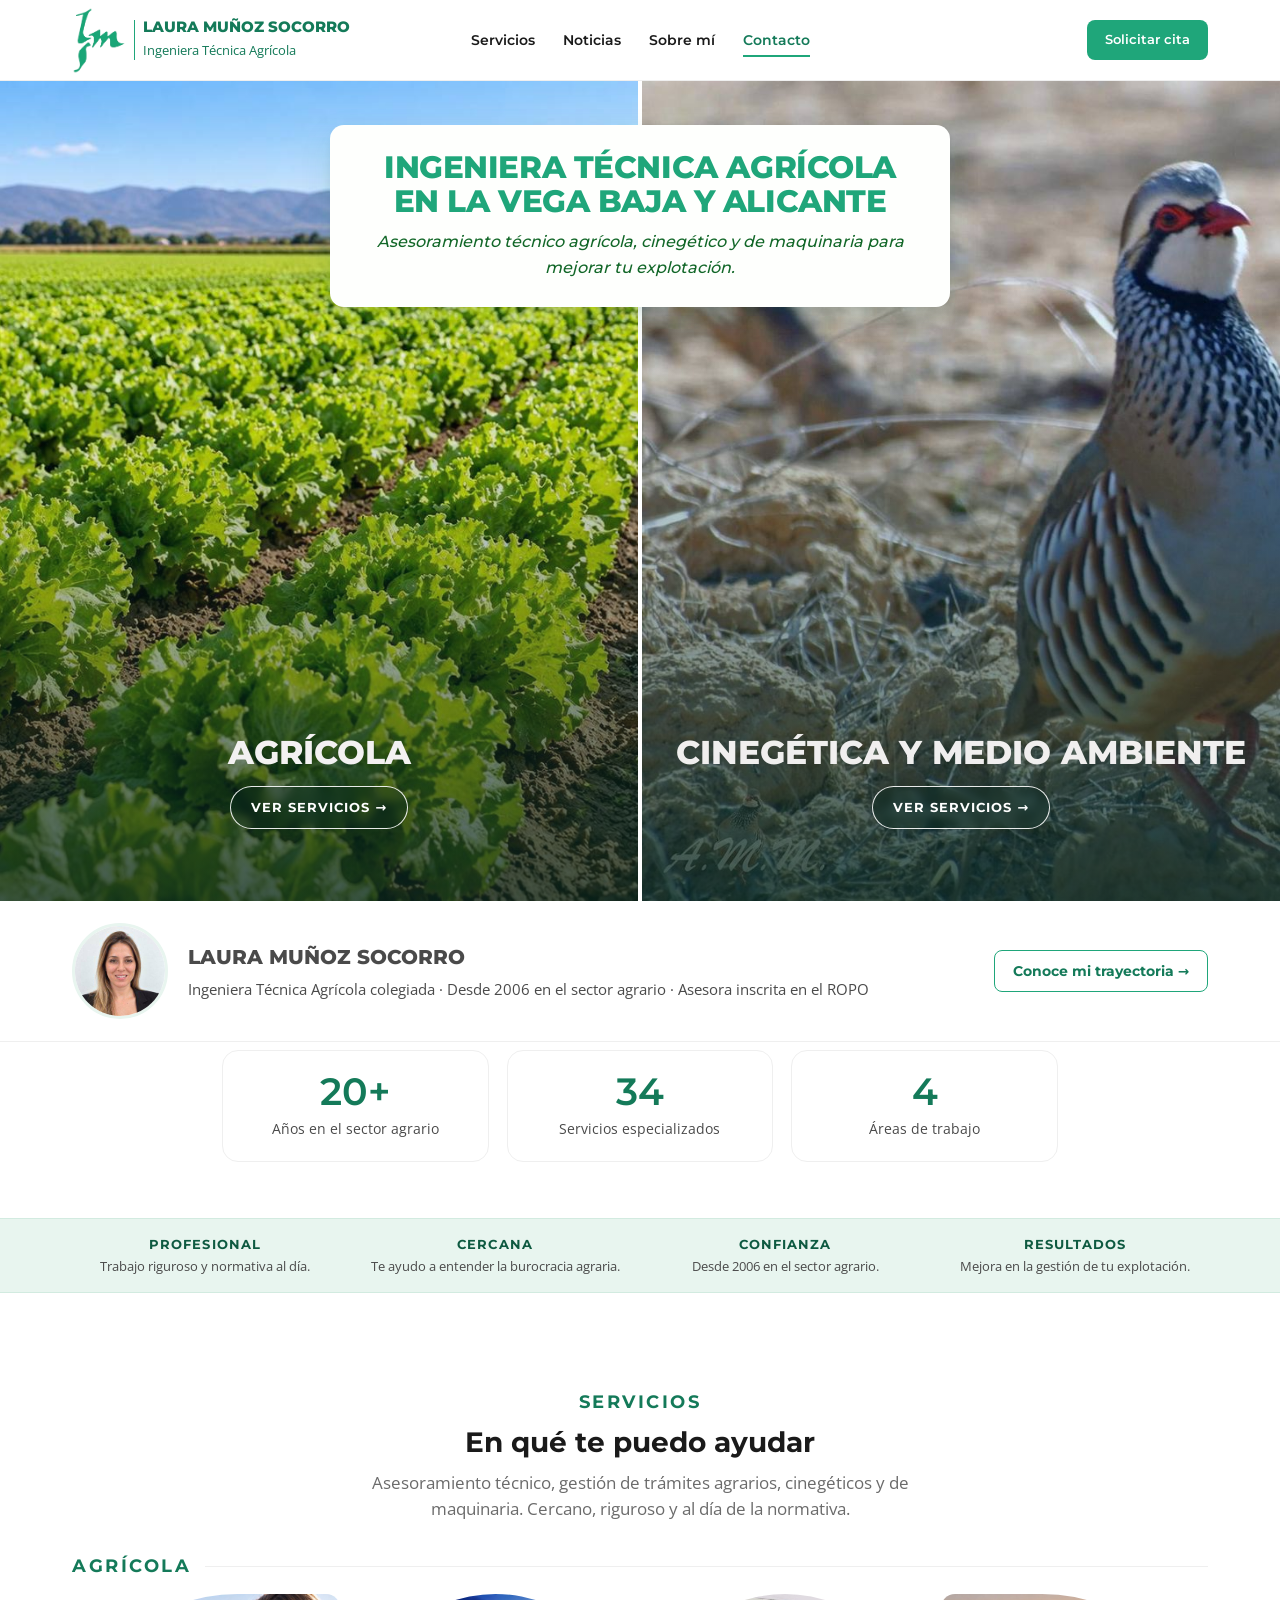
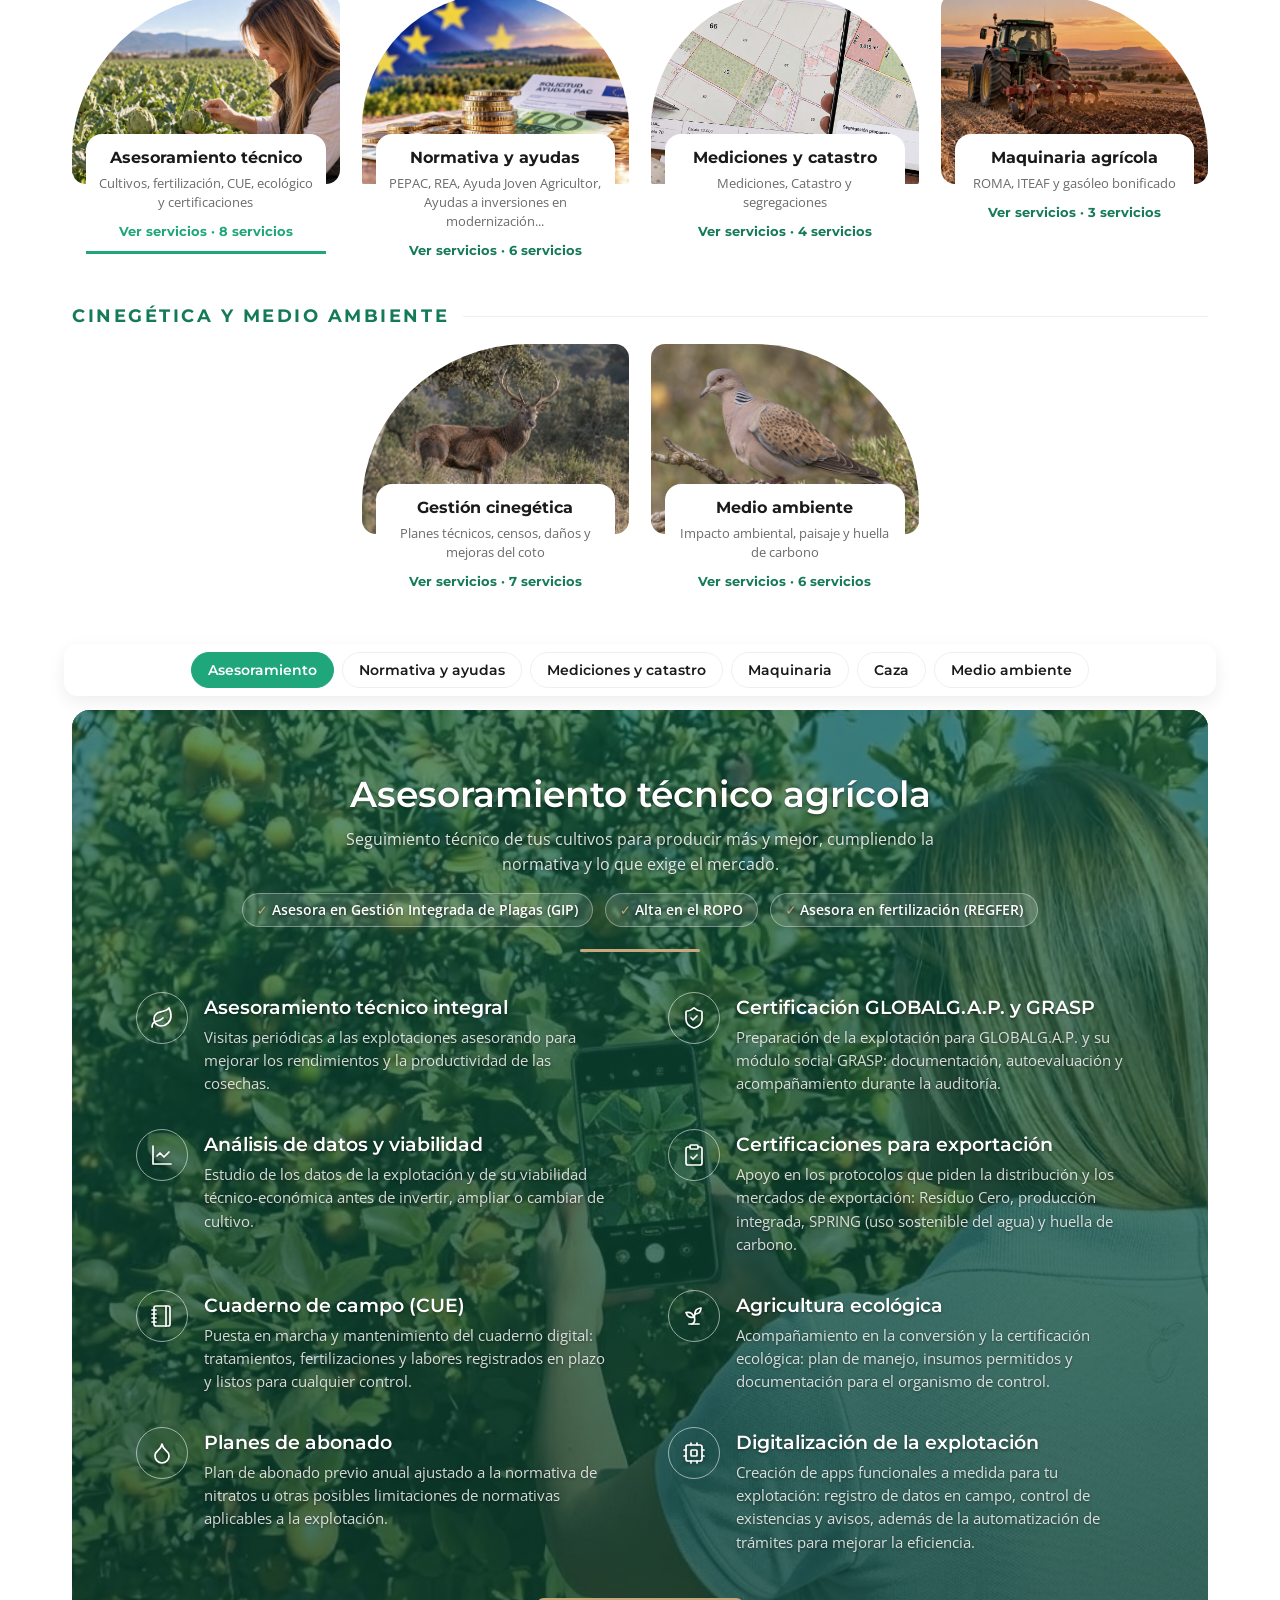
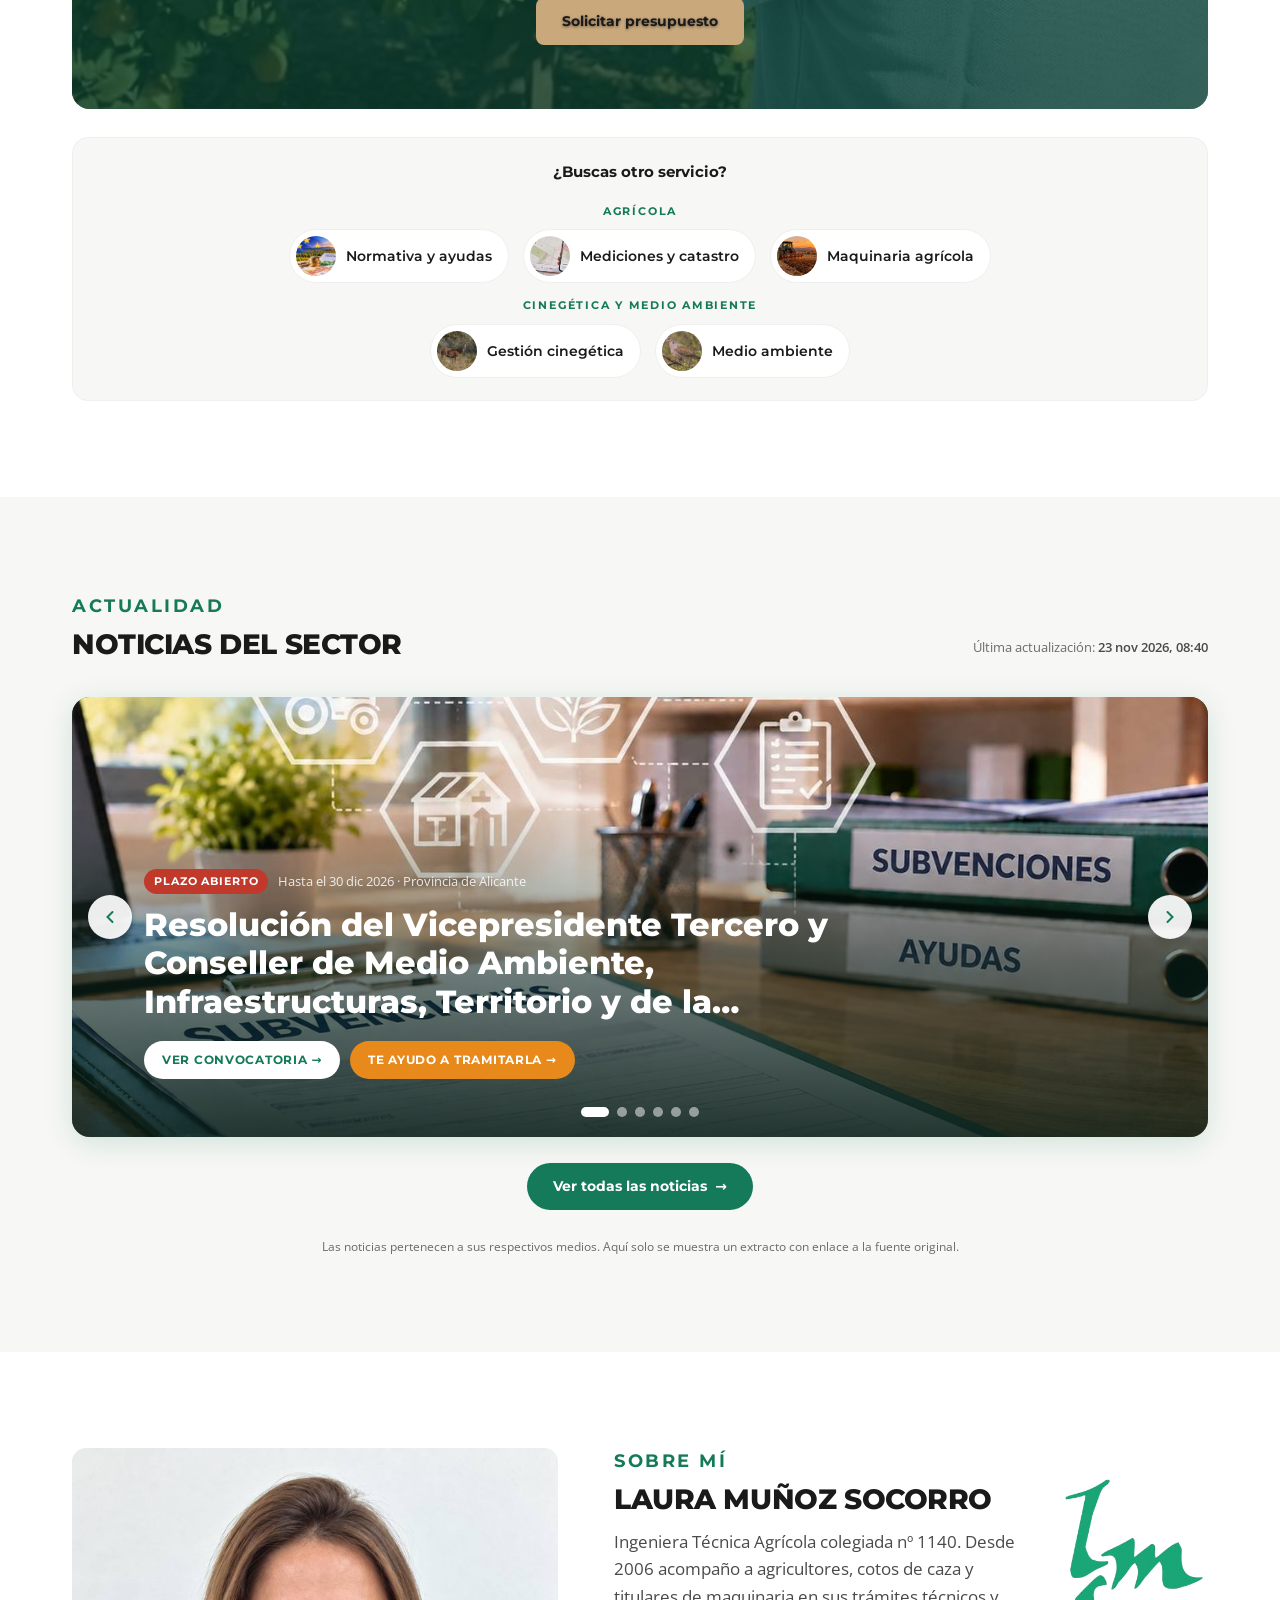
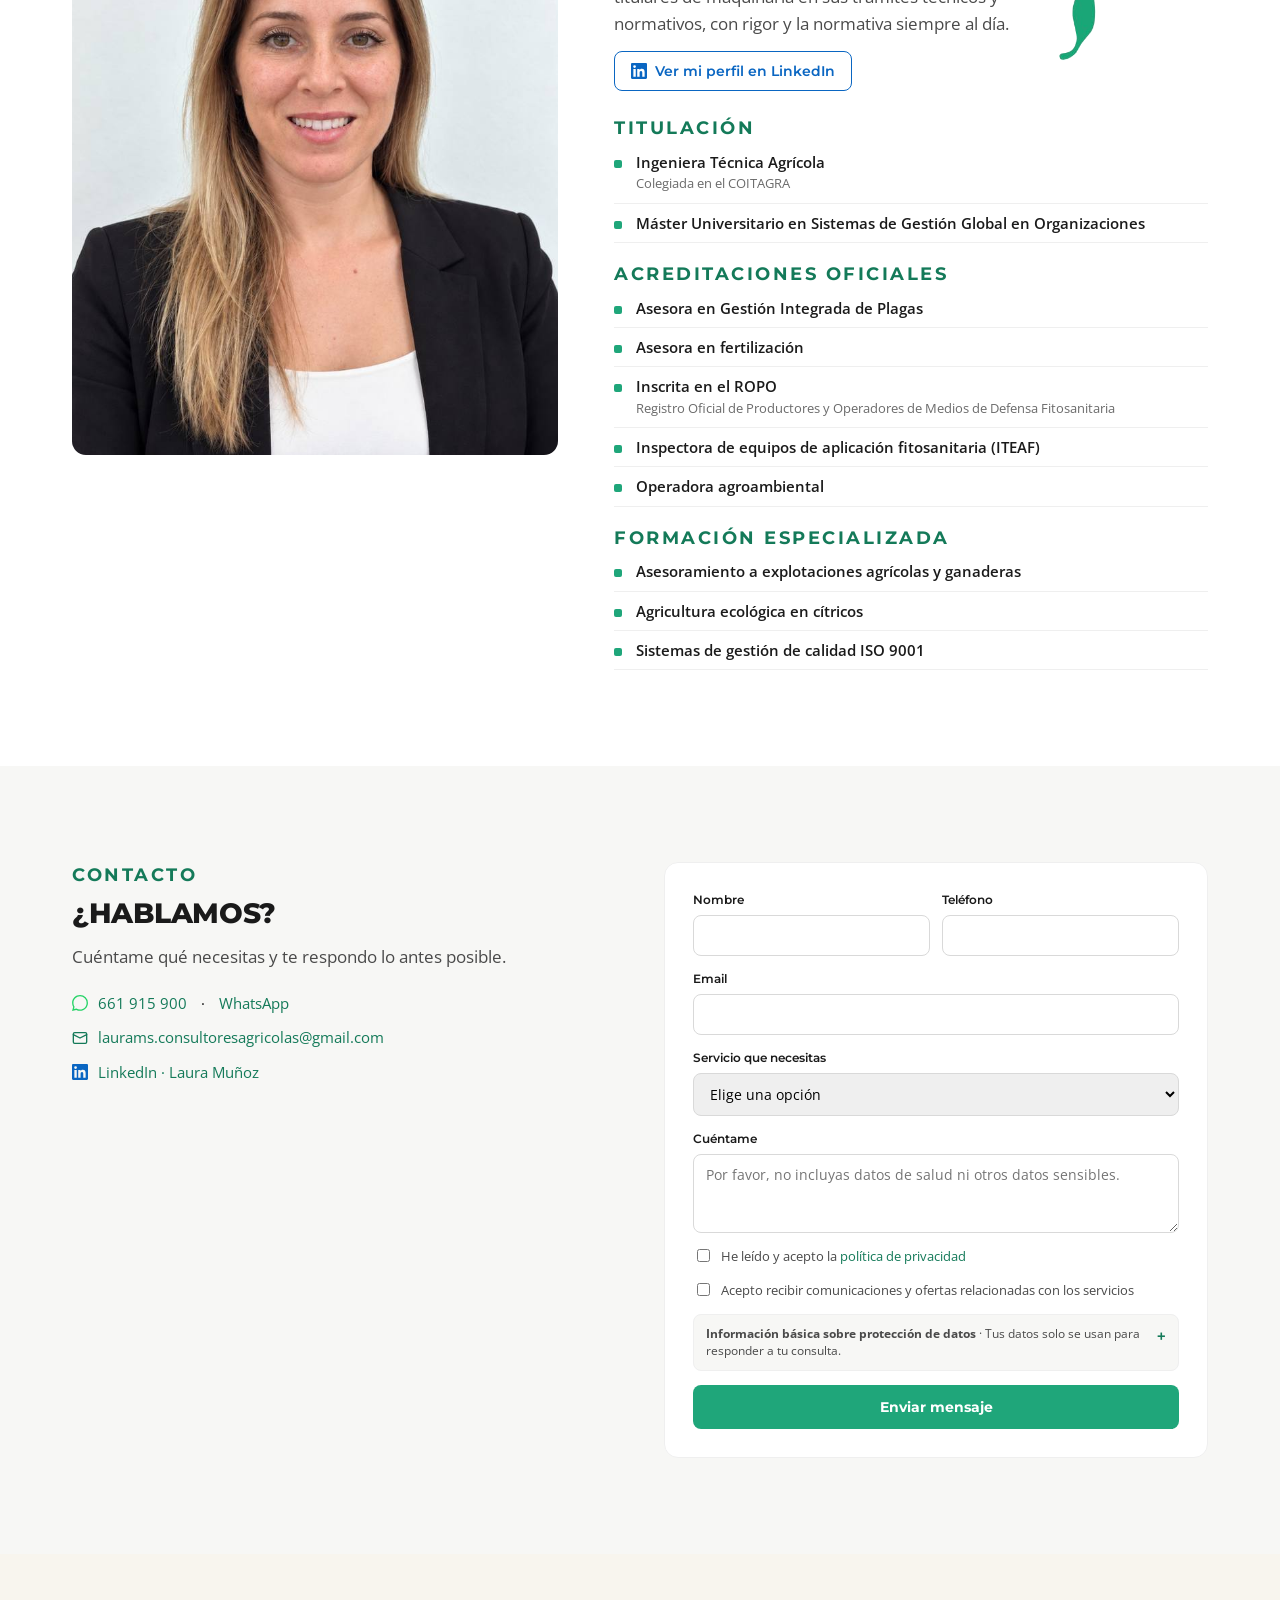
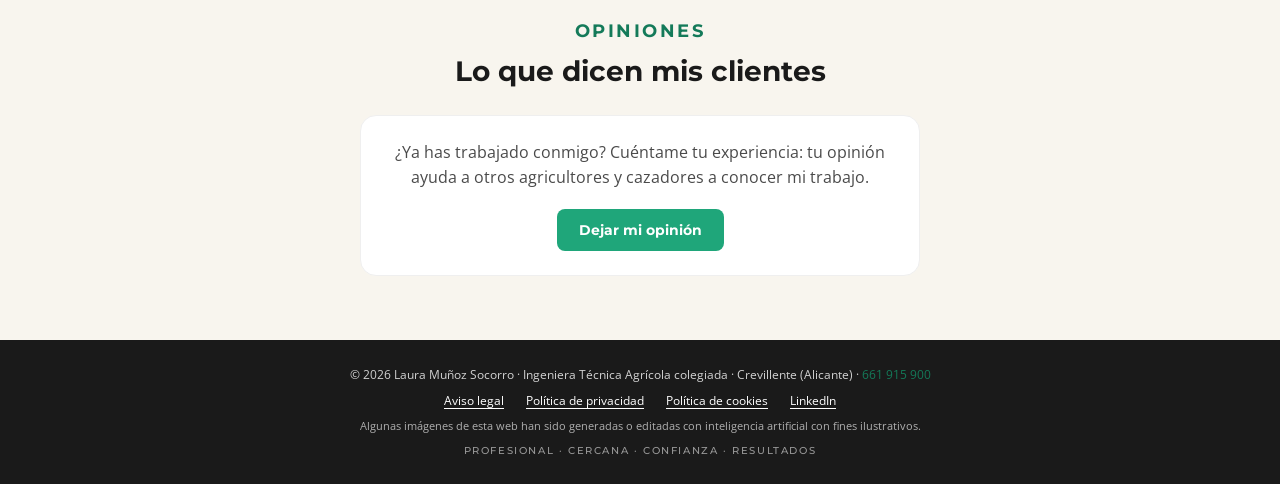
==== index.html @ 9951c2f6 "SEO y rendimiento: imágenes optimizadas, metadatos Vega Baja/Alicante, contacto clicable, robots y s" ====
<!doctype html>
<html lang="es">
<head>
<meta charset="utf-8">
<meta name="viewport" content="width=device-width,initial-scale=1">
<title>Ingeniera Técnica Agrícola en Vega Baja y Alicante | Laura Muñoz</title>
<meta name="description" content="Ingeniera Técnica Agrícola colegiada en Crevillente. Asesoramiento en cítricos y hortalizas, PAC y ayudas, cuaderno de campo, ITEAF, ROMA, catastro y planes de caza en la Vega Baja y Alicante.">
<link rel="canonical" href="https://laursos.github.io/">
<link rel="icon" type="image/png" sizes="32x32" href="./img/favicon-32.png">
<link rel="apple-touch-icon" href="./img/favicon-180.png">
<meta property="og:type" content="website">
<meta property="og:locale" content="es_ES">
<meta property="og:title" content="Laura Muñoz Socorro · Ingeniera Técnica Agrícola en Vega Baja y Alicante">
<meta property="og:description" content="Asesoramiento técnico agrícola, PAC y ayudas, maquinaria y gestión cinegética en la Vega Baja y la provincia de Alicante.">
<meta property="og:url" content="https://laursos.github.io/">
<meta property="og:image" content="https://laursos.github.io/img/og-laura.jpg">
<meta property="og:image:width" content="1200">
<meta property="og:image:height" content="630">
<meta name="twitter:card" content="summary_large_image">
<meta name="theme-color" content="#147a59">
<script type="application/ld+json">{"@context":"https://schema.org","@type":"ProfessionalService","name":"Laura Muñoz Socorro · Ingeniera Técnica Agrícola","url":"https://laursos.github.io/","image":"https://laursos.github.io/img/foto-laura.jpg","logo":"https://laursos.github.io/img/favicon-512.png","telephone":"+34661915900","email":"laurams.consultoresagricolas@gmail.com","address":{"@type":"PostalAddress","addressLocality":"Crevillente","addressRegion":"Alicante","postalCode":"03330","addressCountry":"ES"},"areaServed":[{"@type":"City","name":"Crevillente"},{"@type":"City","name":"Elche"},{"@type":"City","name":"Orihuela"},{"@type":"City","name":"Almoradí"},{"@type":"City","name":"Callosa de Segura"},{"@type":"City","name":"Cox"},{"@type":"City","name":"Catral"},{"@type":"City","name":"Dolores"},{"@type":"City","name":"Albatera"},{"@type":"City","name":"Rojales"},{"@type":"City","name":"Pilar de la Horadada"},{"@type":"AdministrativeArea","name":"Vega Baja del Segura"},{"@type":"AdministrativeArea","name":"Provincia de Alicante"}],"founder":{"@type":"Person","name":"Laura Muñoz Socorro","jobTitle":"Ingeniera Técnica Agrícola"},"sameAs":["https://www.linkedin.com/in/laura-munoz-ingeniera-agricola/"],"description":"Ingeniera Técnica Agrícola colegiada en Crevillente: asesoramiento de cultivos, PAC y ayudas, cuaderno de campo, maquinaria (ITEAF, ROMA), catastro y gestión cinegética.","knowsAbout":["Asesoramiento de cítricos y hortalizas","PAC y ayudas agrarias","Cuaderno de campo digital (CUE)","Plan de abonado","Inspección de equipos de aplicación (ITEAF)","Registro de maquinaria (ROMA)","Catastro y segregaciones","Planes técnicos de caza"],"hasOfferCatalog":{"@type":"OfferCatalog","name":"Servicios","itemListElement":[{"@type":"Offer","itemOffered":{"@type":"Service","name":"Asesoramiento técnico agrícola"}},{"@type":"Offer","itemOffered":{"@type":"Service","name":"Normativa, PAC y ayudas"}},{"@type":"Offer","itemOffered":{"@type":"Service","name":"Mediciones, catastro y segregaciones"}},{"@type":"Offer","itemOffered":{"@type":"Service","name":"Maquinaria agrícola: ROMA, ITEAF y gasóleo B"}},{"@type":"Offer","itemOffered":{"@type":"Service","name":"Gestión cinegética"}},{"@type":"Offer","itemOffered":{"@type":"Service","name":"Medio ambiente y sostenibilidad"}}]}}</script>
<link rel="stylesheet" href="./css/colors_and_type.css">
<script src="./js/image-slot.js"></script>
<link rel="stylesheet" href="./css/noticias.css">
<link rel="stylesheet" href="./css/carrusel.css">
<style>
*{box-sizing:border-box}
body{margin:0;background:#fff;color:var(--lm-black);font-family:var(--font-body)}
a{color:var(--lm-green-dark);text-decoration:none}a:hover{color:var(--lm-green)}
h1,h2,h3{margin:0}
.wrap{max-width:1200px;margin:0 auto;padding:0 32px}
/* HEADER */
.hdr{position:sticky;top:0;z-index:50;background:rgba(255,255,255,.92);backdrop-filter:blur(10px);border-bottom:1px solid var(--line-2)}
.hdr .wrap{display:grid;grid-template-columns:1fr auto 1fr;align-items:center;gap:16px;height:80px}
.brand{display:flex;align-items:center;gap:8px;justify-self:start}
.brand img{height:50px;width:auto}
.brand .pipe{width:1px;height:40px;background:var(--lm-green)}
.brand .n{font-family:var(--font-display);font-weight:800;font-size:14.5px;text-transform:uppercase;white-space:nowrap;line-height:1.2}
.brand .r{font-size:12.5px;color:var(--lm-green-dark);white-space:nowrap}
.nav{display:flex;gap:28px;font-family:var(--font-display);font-size:14px;font-weight:600}
.nav a{color:var(--lm-black);position:relative;padding:6px 0;white-space:nowrap}
.nav a::after{content:"";position:absolute;left:0;right:100%;bottom:0;height:2px;background:var(--lm-green);transition:right .25s ease-out}
.nav a:hover::after{right:0}
.cta{white-space:nowrap;justify-self:end;background:var(--lm-green);color:#fff;font-family:var(--font-display);font-weight:600;font-size:13px;padding:10px 18px;border-radius:8px;transition:background .15s}
.cta:hover{background:var(--lm-green-dark);color:#fff}
/* HERO MOSAIC */
.hero{position:relative;height:calc(100vh - 80px);min-height:560px;max-height:860px;display:grid;grid-template-columns:repeat(2,minmax(0,1fr));gap:4px;background:#fff}
.tile{position:relative;overflow:hidden}
.tile .ph{position:absolute;inset:0}
.tile .shade{position:absolute;inset:0;background:linear-gradient(to top,rgba(10,40,30,.78) 0%,rgba(10,40,30,.15) 55%,transparent 75%);pointer-events:none;transition:opacity .3s}
.tile .cap{position:absolute;left:28px;right:28px;bottom:32px;color:#fff;pointer-events:none}
.tile .cap .k{font-family:var(--font-display);font-size:11px;letter-spacing:.2em;text-transform:uppercase;font-weight:700;opacity:.9}
.tile .cap .cap-t{margin:8px 0 0;font-family:var(--font-display);font-weight:800;font-size:clamp(24px,2.6vw,36px);text-transform:uppercase;line-height:1.05;margin-top:8px}
.tile .cap .go{pointer-events:auto;display:inline-flex;gap:8px;align-items:center;margin-top:14px;color:#fff;font-family:var(--font-display);font-size:12px;font-weight:700;text-transform:uppercase;letter-spacing:.1em;border-bottom:1px solid rgba(255,255,255,.6);padding-bottom:3px}
.hero-card{position:absolute;left:50%;top:44px;transform:translateX(-50%);background:#fff;padding:26px 34px;border-radius:14px;box-shadow:var(--shadow-3);text-align:center;max-width:620px;width:calc(100% - 64px);z-index:2}
.hero-card h1{font-family:var(--font-display);font-weight:800;font-size:clamp(22px,2.4vw,32px);text-transform:uppercase;line-height:1.1}
.hero-card p{margin:10px 0 0;font-family:var(--font-display);font-style:italic;color:var(--lm-green-dark);font-size:16px}
/* SECTIONS */
section.s{padding:96px 0}
section.soft{background:var(--lm-gray-50)}
.eyebrow{font-family:var(--font-display);font-size:11px;letter-spacing:.2em;text-transform:uppercase;color:var(--lm-green-dark);font-weight:700}
.h2{font-family:var(--font-display);font-weight:800;font-size:clamp(28px,3.4vw,42px);text-transform:uppercase;line-height:1.05;margin:10px 0 14px}
.lede{max-width:640px;font-size:17px;line-height:1.6;color:var(--lm-gray-700);text-wrap:pretty}
/* AREA TABS */
.tabs{display:flex;gap:8px;flex-wrap:wrap;margin:36px 0 28px}
.tab{font-family:var(--font-display);font-size:13px;font-weight:600;padding:10px 18px;border-radius:999px;border:1px solid var(--line-1);background:#fff;cursor:pointer;color:var(--lm-black);transition:all .15s}
.tab:hover{border-color:var(--lm-green)}
.tab.on{background:var(--lm-green);border-color:var(--lm-green);color:#fff}
.area-sub{margin-top:56px;padding-top:44px;border-top:1px solid var(--line-1)}
/* Selector circular del área Agrícola */
.chooser{display:flex;justify-content:center;gap:clamp(28px,6vw,80px);flex-wrap:wrap;margin:8px 0 36px}
.chip-c{background:none;border:0;padding:0;cursor:pointer;display:flex;flex-direction:column;align-items:center;gap:16px;font-family:var(--font-display);font-weight:800;font-size:16px;line-height:1.2;text-transform:uppercase;color:var(--lm-black);max-width:240px;text-align:center}
.chip-c .circ{width:clamp(150px,18vw,210px);aspect-ratio:1;border-radius:50%;overflow:hidden;border:4px solid #fff;box-shadow:var(--shadow-2);transition:transform .35s ease,box-shadow .35s ease,border-color .35s ease;pointer-events:none}
.chip-c .circ img{width:100%;height:100%;object-fit:cover;display:block}
.chip-c:hover .circ,.chip-c:focus-visible .circ{transform:scale(1.04)}
.chip-c:focus-visible{outline:0}
.chip-c.on{color:var(--lm-green-dark)}
.chip-c.on .circ{border-color:var(--lm-green);box-shadow:0 0 0 6px var(--lm-green-tint),var(--shadow-3)}
.chip-c .hint-c{font-family:var(--font-body);font-weight:600;font-size:12px;text-transform:none;color:var(--lm-green-dark)}
.expand{display:grid;grid-template-rows:0fr;opacity:0;transition:grid-template-rows .6s ease,opacity .45s ease}
.expand>div{overflow:hidden;min-height:0}
.expand.open{grid-template-rows:1fr;opacity:1}
.area{display:none}.area.on{display:block;animation:rise .45s ease-out}
@keyframes rise{from{opacity:0;transform:translateY(8px)}to{opacity:1;transform:none}}
.area-head{display:grid;grid-template-columns:minmax(0,1.1fr) minmax(0,1fr);gap:40px;align-items:center;margin-bottom:32px}
.area-head .img{height:320px;border-radius:14px;overflow:hidden}
.area-head h3{font-family:var(--font-display);font-weight:800;font-size:28px;text-transform:uppercase;line-height:1.1}
.area-head p{font-size:16px;line-height:1.6;color:var(--lm-gray-700);margin:12px 0 0}
.cards{display:grid;grid-template-columns:repeat(auto-fill,minmax(260px,1fr));gap:18px}
.cards.few{grid-template-columns:repeat(auto-fit,minmax(260px,340px));justify-content:center}
.card{background:#fff;border:1px solid var(--line-2);border-radius:14px;overflow:hidden;display:flex;flex-direction:column;transition:border-color .2s,box-shadow .2s,transform .2s}
.card:hover{border-color:var(--lm-green);box-shadow:var(--shadow-card);transform:translateY(-2px)}
.card .cimg{height:150px;position:relative}
.card .cbody{padding:18px 20px 16px;display:flex;flex-direction:column;gap:6px;flex:1}
.card .ct{font-family:var(--font-display);font-weight:700;font-size:16px;line-height:1.25}
.card .more{margin-top:auto;padding-top:10px;display:flex;align-items:center;gap:8px;background:none;border:0;cursor:pointer;font-family:var(--font-display);font-weight:700;font-size:12px;text-transform:uppercase;letter-spacing:.1em;color:var(--lm-green-dark);padding-left:0}
.card .more .pl{width:22px;height:22px;border-radius:50%;border:1.5px solid var(--lm-green);display:inline-flex;align-items:center;justify-content:center;font-size:15px;line-height:1;transition:transform .25s,background .2s}
.card.open .more .pl{transform:rotate(45deg);background:var(--lm-green);color:#fff}
.card .cd{max-height:0;overflow:hidden;transition:max-height .35s ease-out;font-size:14px;line-height:1.6;color:var(--lm-gray-700)}
.card.open .cd{max-height:260px}
.card .cd p{margin:8px 0 0}
/* PILLARS */
.pillars{background:var(--lm-green-tint);color:var(--lm-green-darker);padding:16px 0;border-top:1px solid var(--lm-green-soft);border-bottom:1px solid var(--lm-green-soft)}
.pillars .wrap{display:grid;grid-template-columns:repeat(4,minmax(0,1fr));gap:24px;text-align:center}
.pillar .n{font-family:var(--font-display);font-size:12px;opacity:.7}
.pillar .t{font-family:var(--font-display);font-weight:700;font-size:13px;text-transform:uppercase;letter-spacing:.08em;margin:0 0 2px}
.pillar .d{font-size:13px;line-height:1.45;color:var(--lm-gray-700)}
/* NEWS */
.news-top{display:flex;justify-content:space-between;align-items:flex-end;gap:20px;flex-wrap:wrap}
.news-grid{display:grid;grid-template-columns:repeat(3,minmax(0,1fr));gap:22px;margin-top:32px}
.news{background:#fff;border:1px solid var(--line-2);border-radius:14px;overflow:hidden;display:flex;flex-direction:column}
.news .nimg{height:180px}
.news .nb{padding:18px 20px;display:flex;flex-direction:column;gap:8px;flex:1}
.news .src{font-family:var(--font-display);font-size:10px;letter-spacing:.14em;text-transform:uppercase;font-weight:700;color:var(--lm-green-dark);display:flex;justify-content:space-between}
.news .src span:last-child{color:var(--lm-gray-500);letter-spacing:.04em}
.news .nt{font-family:var(--font-display);font-weight:700;font-size:16px;line-height:1.3;color:var(--lm-black)}
.news .nl{margin-top:auto;font-family:var(--font-display);font-size:12px;font-weight:700;text-transform:uppercase;letter-spacing:.1em}
.news .del{float:right;background:none;border:0;color:var(--lm-gray-300);cursor:pointer;font-size:16px}
.news .del:hover{color:var(--lm-danger)}
.btn-ghost{font-family:var(--font-display);font-size:12px;font-weight:700;text-transform:uppercase;letter-spacing:.08em;padding:10px 16px;border-radius:8px;border:1px solid var(--lm-green);background:#fff;color:var(--lm-green-dark);cursor:pointer}
.btn-ghost:hover{background:var(--lm-green-tint)}
.feeds{margin-top:18px;font-size:12px;color:var(--lm-gray-500);line-height:1.6}
.feeds b{color:var(--lm-gray-700)}
/* modal */
.mb{position:fixed;inset:0;background:rgba(0,0,0,.4);display:none;align-items:center;justify-content:center;z-index:100}
.mb.show{display:flex}
.modal{background:#fff;border-radius:14px;padding:26px;width:460px;max-width:92vw;display:flex;flex-direction:column;gap:10px}
.modal h3{font-family:var(--font-display);font-size:15px;text-transform:uppercase;color:var(--lm-green-dark)}
.modal label{font-family:var(--font-display);font-size:11px;font-weight:600;text-transform:uppercase;letter-spacing:.08em;color:var(--lm-gray-700)}
.modal input,.modal select{width:100%;padding:9px 11px;border:1px solid var(--line-1);border-radius:7px;font-family:var(--font-body);font-size:14px;margin-top:4px}
.modal .row{display:flex;gap:8px;justify-content:flex-end;margin-top:8px}
.modal .row button{padding:9px 16px;border-radius:7px;border:0;font-family:var(--font-display);font-weight:700;font-size:12px;text-transform:uppercase;cursor:pointer}
.save{background:var(--lm-green);color:#fff}.cancel{background:var(--lm-gray-100)}
/* ABOUT + CONTACT */
.about{display:grid;grid-template-columns:minmax(0,.9fr) minmax(0,1.1fr);gap:56px;align-items:center}
.about .img{aspect-ratio:4/5;border-radius:14px;overflow:hidden}
.about ul{list-style:none;padding:0;margin:22px 0 0}
.about li{padding:9px 0 9px 22px;border-bottom:1px solid var(--line-2);position:relative;font-size:15px}
.about li::before{content:"";position:absolute;left:0;top:17px;width:8px;height:8px;background:var(--lm-green);border-radius:2px}
.contact{display:grid;grid-template-columns:minmax(0,1fr) minmax(0,1fr);gap:48px}
.clist{display:flex;flex-direction:column;gap:12px;margin-top:22px;font-size:15px}
.clist div{display:flex;align-items:center;gap:10px}
.form{background:#fff;border:1px solid var(--line-2);border-radius:14px;padding:28px;display:flex;flex-direction:column;gap:14px}
.form label{display:flex;flex-direction:column;gap:6px;font-family:var(--font-display);font-size:12px;font-weight:600}
.form input,.form select,.form textarea{font-family:var(--font-body);font-size:14px;padding:10px 12px;border:1px solid var(--line-1);border-radius:8px}
.form input:focus,.form select:focus,.form textarea:focus{outline:0;border-color:var(--lm-green);box-shadow:var(--ring-brand)}
.two{display:grid;grid-template-columns:1fr 1fr;gap:12px}
.chk{display:flex;gap:8px;align-items:flex-start;font-size:13px;color:var(--lm-gray-700)}
.chk input{accent-color:var(--lm-green);margin-top:2px}
.form button{background:var(--lm-green);color:#fff;border:0;padding:13px;border-radius:8px;font-family:var(--font-display);font-weight:700;font-size:14px;cursor:pointer}
.form button:hover{background:var(--lm-green-dark)}
/* FOOTER + SPONSORS */
.sponsors{background:var(--lm-gray-50);border-top:1px solid var(--line-2);padding:28px 0}
.sponsors .k{font-family:var(--font-display);font-size:10px;letter-spacing:.2em;text-transform:uppercase;color:var(--lm-gray-500);text-align:center;font-weight:700}
.sponsors .logos{display:flex;justify-content:center;gap:28px;flex-wrap:wrap;margin-top:16px}
.sponsors .logos>div{width:150px;height:64px}
body.no-sponsors .sponsors{display:none}
footer{background:var(--lm-black);color:rgba(255,255,255,.8);padding:26px 0;text-align:center;font-size:12px;display:flex;flex-direction:column;gap:8px}
footer .legal{display:flex;justify-content:center;gap:8px 22px;flex-wrap:wrap}
footer .legal a{color:#fff;text-decoration:underline;text-underline-offset:3px}footer .legal a:hover{color:var(--lm-green)}
footer .ia{font-size:11px;color:rgba(255,255,255,.65);max-width:640px;margin:0 auto;padding:0 16px}
.form .rgpd{font-size:11.5px;line-height:1.5;color:var(--lm-gray-700);background:var(--lm-gray-50);border:1px solid var(--line-2);border-radius:8px;padding:10px 12px;margin:0}
.form .rgpd a,.chk a{color:var(--lm-green-dark)}
.to-top{position:fixed;right:22px;bottom:22px;z-index:60;width:48px;height:48px;border-radius:50%;border:0;background:var(--lm-green);color:#fff;display:flex;align-items:center;justify-content:center;cursor:pointer;box-shadow:var(--shadow-3);opacity:0;transform:translateY(12px);pointer-events:none;transition:opacity .3s,transform .3s,background .2s}
.to-top.show{opacity:1;transform:none;pointer-events:auto}.to-top:hover{background:var(--lm-green-dark)}.to-top:focus-visible{outline:3px solid var(--lm-green-tint);outline-offset:2px}
footer .p{font-family:var(--font-display);text-transform:uppercase;letter-spacing:.16em;font-size:10px;color:rgba(255,255,255,.55)}
.reveal{opacity:0;transform:translateY(16px);transition:opacity .6s ease-out,transform .6s ease-out}
.reveal.in{opacity:1;transform:none}

@media (max-width:1080px){.hdr .wrap{grid-template-columns:1fr auto}.nav{display:none}.tile .cap{left:20px;right:20px;bottom:24px}.hero-card{top:28px;padding:20px 24px}}
@media (max-width:900px){.hero{grid-template-columns:1fr;height:auto;max-height:none}.tile{height:300px}.hero-card{position:relative;left:auto;top:auto;transform:none;margin:24px auto;grid-row:1}.area-head,.about,.contact{grid-template-columns:1fr}.news-grid{grid-template-columns:1fr}.pillars .wrap{grid-template-columns:1fr 1fr}}

@media (min-width:901px){.about{align-items:start}.about .img{position:sticky;top:96px}}
.about-top{display:flex;align-items:center;justify-content:space-between;gap:28px}
.about-top .lede{margin:0}
.about-logo{flex:none}
.about-logo img{width:clamp(120px,12vw,170px);height:auto;display:block}
.cred{margin-top:28px;display:grid;gap:22px}
.cred h4{margin:0 0 4px;font-family:var(--font-display);font-size:11px;font-weight:700;letter-spacing:.18em;text-transform:uppercase;color:var(--lm-green-dark)}
.cred ul{margin:0}
.cred li b{display:block;font-weight:600;font-size:15px;line-height:1.35}
.cred li span{display:block;font-size:13px;color:var(--lm-gray-500);margin-top:2px}
@media (max-width:600px){.about-top{flex-direction:column-reverse;align-items:flex-start}.about-logo img{width:110px}}
.hp{position:absolute!important;left:-9999px!important;width:1px;height:1px;overflow:hidden}
.form{position:relative}
.form button:disabled{opacity:.7;cursor:wait}
.f-estado{margin:0;padding:10px 12px;border-radius:8px;font-size:14px;line-height:1.5}
.f-estado.ok{background:var(--lm-green-tint);color:var(--lm-green-darker)}
.f-estado.err{background:#FBEAEA;color:#8E2B25}
/* ===== MEJORAS DE DINÁMICA (oct 2026) ===== */
.areabar{display:flex;justify-content:center;gap:6px;flex-wrap:wrap;margin:30px auto 0;padding:5px;border-radius:999px;background:var(--lm-green-tint);width:max-content;max-width:100%}
.ab{border:0;background:transparent;padding:10px 20px;border-radius:999px;font-family:var(--font-display);font-weight:700;font-size:13.5px;letter-spacing:.02em;color:var(--lm-green-darker);cursor:pointer;transition:background .25s,color .25s}
.ab:hover{background:#fff}.ab.on{background:var(--lm-green);color:#fff;box-shadow:0 4px 12px rgba(20,122,89,.25)}
.ab:focus-visible{outline:3px solid var(--lm-green-soft);outline-offset:2px}
.tabs.oculto{display:none}
#areas .blk{display:none}#areas .blk.on{display:block;animation:rise .45s ease-out}
@media (max-width:760px){.areabar{width:100%;border-radius:14px;display:grid;grid-template-columns:1fr 1fr;gap:4px}.ab{padding:10px 8px;font-size:13px;border-radius:10px}}
/* 1. Pestañas de área como tarjetas + indicador deslizante */
.tabs{display:grid;grid-template-columns:repeat(3,minmax(0,1fr));gap:16px;margin:36px 0 44px;position:relative;padding-bottom:14px}
.tabs::before{content:"";position:absolute;left:0;right:0;bottom:0;height:3px;border-radius:3px;background:var(--line-2)}
.tab-ind{position:absolute;bottom:0;left:0;height:3px;width:0;border-radius:3px;background:var(--lm-green);transition:transform .45s cubic-bezier(.65,0,.35,1),width .45s cubic-bezier(.65,0,.35,1)}
.tab{display:flex;align-items:center;gap:14px;padding:18px 20px;border-radius:14px;border:1px solid var(--line-1);background:#fff;color:var(--lm-black);text-align:left;font-weight:400;transition:border-color .25s,box-shadow .25s,transform .25s}
.tab .ti{flex:none;width:52px;height:52px;border-radius:12px;display:grid;place-items:center;background:var(--lm-green-tint);color:var(--lm-green-dark);transition:background .25s,color .25s,transform .35s}
.tab .tt{min-width:0}
.tab b{display:block;font-family:var(--font-display);font-weight:800;font-size:17px;text-transform:uppercase;letter-spacing:.02em}
.tab small{display:block;margin-top:3px;font-family:var(--font-body);font-size:12.5px;line-height:1.35;color:var(--lm-gray-500)}
.tab .tn{margin-left:auto;flex:none;font-family:var(--font-display);font-size:11px;font-weight:700;color:var(--lm-green-dark);background:var(--lm-green-tint);padding:4px 10px;border-radius:999px;white-space:nowrap}
.tab:hover{border-color:var(--lm-green);transform:translateY(-2px);box-shadow:var(--shadow-2)}
.tab:hover .ti{transform:rotate(-6deg) scale(1.06)}
.tab.on{background:#fff;color:var(--lm-black);border-color:var(--lm-green);box-shadow:0 10px 28px rgba(20,122,89,.15)}
.tab.on .ti{background:var(--lm-green);color:#fff}
.tab.on .tn{background:var(--lm-green);color:#fff}
.tab:focus-visible{outline:3px solid var(--lm-green-tint);outline-offset:2px}
@media (max-width:760px){.tabs{gap:6px}.tab .tt b{font-size:12px;hyphens:auto}.tab{flex-direction:column;text-align:center;gap:8px;padding:14px 8px}.tab small,.tab .tn{display:none}.tab b{font-size:13px}.tab .ti{width:44px;height:44px}}
/* 2. Tarjetas de servicio: entrada escalonada + zoom suave */
.card .cimg{overflow:hidden}
.card .cimg image-slot{display:block;width:100%;height:100%;transition:transform .6s ease}
.card:hover{border-color:var(--lm-green);box-shadow:var(--shadow-2);transform:translateY(-3px)}
.card:hover .cimg image-slot{transform:scale(1.05)}
@keyframes cardIn{from{opacity:0;transform:translateY(18px)}to{opacity:1;transform:none}}
#areas.vis .area.on>[id^="bloque"] .card,#areas.vis .expand.open .card{animation:cardIn .55s cubic-bezier(.22,.61,.36,1) both;animation-delay:calc(var(--i,0)*80ms)}
/* 3. Firma: el logo se revela como un trazo al cargar */
@keyframes firma{from{clip-path:inset(0 100% 0 0)}to{clip-path:inset(0 0 0 0)}}
@keyframes pipeIn{from{transform:scaleY(0)}to{transform:none}}
@keyframes txtIn{from{opacity:0;transform:translateX(-8px)}to{opacity:1;transform:none}}
.brand img{animation:firma 1.5s cubic-bezier(.65,0,.35,1) .15s both}
.brand .pipe{transform-origin:top;animation:pipeIn .45s ease-out 1.2s both}
.brand .n{animation:txtIn .5s ease-out 1.4s both}
.brand .r{animation:txtIn .5s ease-out 1.55s both}
/* 4. Cabecera que se compacta + barra de progreso + sección activa */
.hdr{transition:box-shadow .3s,background .3s}
.hdr .wrap{transition:height .3s ease}
.hdr .brand img{transition:width .3s ease,height .3s ease}
.hdr.mini{box-shadow:0 6px 20px rgba(0,0,0,.06);background:rgba(255,255,255,.97)}
.hdr.mini .wrap{height:60px}
.hdr.mini .brand img{width:44px!important;height:55px!important}
.prog{position:absolute;left:0;bottom:-1px;height:3px;width:100%;background:var(--lm-green);transform-origin:left;transform:scaleX(0)}
.nav a.act{color:var(--lm-green-dark)}
.nav a.act::after{right:0}
@media (prefers-reduced-motion:reduce){.brand img,.brand .pipe,.brand .n,.brand .r,#areas.vis .card{animation:none!important}.tab-ind,.tab,.card,.card .cimg image-slot{transition:none}}


/* Portada: bloques enteros clicables y "Ver servicios" más visible */
.tile{cursor:pointer}
.tile .cap{bottom:72px}
.tile .cap .cap-t{transition:transform .25s ease}
.tile:hover .cap .cap-t{transform:translateY(-3px)}
.tile .cap .go{margin-top:16px;padding:11px 20px;border:1.5px solid rgba(255,255,255,.9);border-radius:999px;font-size:13px;letter-spacing:.08em;background:rgba(10,40,30,.35);backdrop-filter:blur(4px);transition:background .2s,color .2s,border-color .2s}
.tile:hover .cap .go,.tile .cap .go:focus-visible{background:var(--lm-green);border-color:var(--lm-green);color:#fff}
.tile .cap{text-align:center;display:flex;flex-direction:column;align-items:center}
@media (max-width:760px){.tile .cap{bottom:28px}.tile .cap .go{padding:10px 18px}}
/* ===== ADAPTACIÓN A MÓVIL Y TABLET (no afecta al escritorio > 1080 px) ===== */
.menu-btn,.menu-movil,.cta-s{display:none}
@media (max-width:1080px){
  .hdr .wrap{grid-template-columns:minmax(0,1fr) auto auto;gap:10px}
  .menu-btn{display:inline-flex;flex-direction:column;justify-content:center;gap:5px;width:44px;height:44px;padding:0 11px;border:1px solid var(--line-1);border-radius:10px;background:#fff;cursor:pointer}
  .menu-btn span{display:block;height:2px;border-radius:2px;background:var(--lm-green-dark);transition:transform .25s,opacity .2s}
  .menu-btn[aria-expanded="true"] span:nth-child(1){transform:translateY(7px) rotate(45deg)}
  .menu-btn[aria-expanded="true"] span:nth-child(2){opacity:0}
  .menu-btn[aria-expanded="true"] span:nth-child(3){transform:translateY(-7px) rotate(-45deg)}
  .menu-movil{display:flex;flex-direction:column;position:absolute;left:0;right:0;top:100%;background:#fff;border-bottom:1px solid var(--line-2);box-shadow:0 12px 24px rgba(0,0,0,.08);padding:6px 20px 14px;transform-origin:top;transform:scaleY(.96);opacity:0;visibility:hidden;transition:opacity .2s,transform .2s,visibility .2s}
  .menu-movil.open{opacity:1;transform:none;visibility:visible}
  .menu-movil a{font-family:var(--font-display);font-weight:700;font-size:16px;color:var(--lm-black);padding:14px 4px;border-bottom:1px solid var(--line-2)}
  .menu-movil a:last-child{border-bottom:0}
  .menu-movil a.act{color:var(--lm-green-dark)}
}
@media (max-width:760px){
  .wrap{padding:0 20px}
  section.s{padding:64px 0}
  /* Cabecera compacta */
  .hdr .wrap,.hdr.mini .wrap{height:64px}
  .brand{min-width:0;gap:8px}
  .brand img,.hdr.mini .brand img{width:46px!important;height:57px!important}
  .brand .pipe{height:32px}
  .brand>span:last-child{min-width:0}
  .brand .n{font-size:12.5px;overflow:hidden;text-overflow:ellipsis}
  .brand .r{font-size:11px}
  .cta{padding:10px 14px;font-size:13px}
  .cta-l{display:none}.cta-s{display:inline}
  .hero{height:auto;max-height:none}
  .hero-card{width:calc(100% - 40px);padding:20px 18px;margin:20px auto}
  .hero-card h1 span{font-size:21px!important}
  .tile{height:240px}
  .h2{font-size:28px}
  .lede{font-size:16px}
  .area-head{gap:18px;margin-bottom:24px}
  .area-head .img{height:200px}
  .area-head h3{font-size:22px}
  .cards,.cards.few{grid-template-columns:minmax(0,1fr)}
  .chooser{gap:24px}
  .chip-c .circ{width:140px}
  .pillars{padding:14px 0}
  .pillars .wrap{gap:14px 16px}
  .about{gap:28px}
  .about .img{aspect-ratio:1/1;max-width:420px}
  .about-top{gap:16px}
  .contact{grid-template-columns:minmax(0,1fr);gap:28px}
  .clist div{overflow-wrap:anywhere}
  .form{padding:20px}
  .two{grid-template-columns:minmax(0,1fr)}
  .form input,.form select,.form textarea{font-size:16px}  /* evita el zoom automático del iPhone */
  .form button{padding:15px}
  .to-top{right:16px;bottom:16px;width:44px;height:44px}
  footer{padding:24px 0}
}
@media (max-width:380px){
  .brand .r{display:none}
  .brand .n{font-size:12px}
}

/* Cabecera móvil: logo más grande y nombre en dos líneas sin pisar el botón */
@media (max-width:760px){
  .hdr .wrap,.hdr.mini .wrap{height:68px;gap:8px}
  .brand{gap:7px}
  .brand img,.hdr.mini .brand img{width:46px!important;height:57px!important}
  .brand img{flex:none;object-fit:contain}
  .brand .pipe{height:40px;flex:none}
  .brand>span:last-child{display:block;min-width:0}
  .brand .n{white-space:normal;font-size:12.5px;line-height:1.15;overflow:visible;text-overflow:clip;max-width:13ch}
  .brand .r{font-size:10.5px;margin-top:2px;white-space:normal;line-height:1.2}
  .cta{padding:10px 13px;flex:none}
  .menu-btn{flex:none}
}
@media (max-width:380px){
  .brand img,.hdr.mini .brand img{width:40px!important;height:50px!important}
  .brand .n{font-size:12px}
}

/* ===== SERVICIOS: PANEL CON COLLAGE E ICONOS ===== */
.panel{position:relative;border-radius:18px;overflow:hidden;color:#fff;margin-bottom:28px;isolation:isolate}
.panel .bgs{position:absolute;inset:0;z-index:-2;background:#0e3a2c}
.panel .bgs img{position:absolute;inset:0;width:100%;height:100%;object-fit:cover;opacity:0;transform:scale(1.04);transition:opacity 1.6s ease,transform 7s ease-out;filter:saturate(.9)}
.panel .bgs img.on{opacity:1;transform:scale(1)}
.sv-i .ic img{width:40px;height:40px;object-fit:contain;filter:drop-shadow(0 2px 3px rgba(0,0,0,.45))}
.panel .sv.c3{grid-template-columns:repeat(3,minmax(0,1fr))}
.sv.c3 .sv-i{grid-template-columns:minmax(0,1fr);justify-items:center;align-content:start;text-align:center;gap:14px}
.sv.c3 .sv-i .ic{width:96px;height:96px;border-width:2px}
.sv.c3 .sv-i .ic img{width:66px;height:66px}
@media (max-width:760px){.sv.c3 .sv-i .ic{width:80px;height:80px}.sv.c3 .sv-i .ic img{width:54px;height:54px}}
.sv-i .ic svg{filter:drop-shadow(0 1px 2px rgba(0,0,0,.4))}
.panel::before{content:"";position:absolute;inset:0;z-index:-1;background:linear-gradient(180deg,rgba(14,90,65,.66),rgba(10,60,44,.78))}
.panel.t-maquinaria::before{background:linear-gradient(180deg,rgba(26,34,30,.62),rgba(14,90,65,.76))}
.panel.t-cinegetica::before{background:linear-gradient(180deg,rgba(38,30,18,.60),rgba(30,24,14,.76))}
.panel .pin{text-shadow:0 1px 3px rgba(0,0,0,.45);padding:clamp(36px,5vw,64px) clamp(20px,5vw,72px)}
.panel .ph-t{text-align:center;font-family:var(--font-display);font-weight:600;font-size:clamp(24px,3vw,36px);line-height:1.15;margin:0;color:#fff}
.panel .ph-d{text-align:center;max-width:640px;margin:12px auto 0;font-size:15.5px;line-height:1.6;color:rgba(255,255,255,.85)}
.panel .bar{width:120px;height:3px;background:var(--lm-earth);margin:22px auto 40px;border-radius:2px}
.panel .sv{display:grid;grid-template-columns:repeat(2,minmax(0,1fr));gap:34px 56px;max-width:1080px;margin:0 auto}
.sv-i{display:grid;grid-template-columns:52px minmax(0,1fr);gap:16px;align-items:start}
.sv-i .ic{width:52px;height:52px;border-radius:50%;border:1.5px solid rgba(255,255,255,.55);display:flex;align-items:center;justify-content:center;color:#fff;transition:background .25s,border-color .25s,transform .25s}
.sv-i:hover .ic{background:var(--lm-earth);border-color:var(--lm-earth);transform:scale(1.06)}
.sv-i h4{margin:4px 0 6px;font-family:var(--font-display);font-weight:600;font-size:19px;line-height:1.25;color:#fff}
.sv-i p{margin:0;font-size:14.5px;line-height:1.6;color:rgba(255,255,255,.82)}
.panel .pcta,.pcta.solo{text-align:center;margin-top:44px}
.pcta.solo{margin:32px 0 8px}.pcta.solo a{display:inline-block;background:var(--lm-green);color:#fff;font-family:var(--font-display);font-weight:700;font-size:14px;padding:13px 26px;border-radius:8px;transition:background .2s,transform .2s}.pcta.solo a:hover{background:var(--lm-green-dark);transform:translateY(-2px)}
.panel .pcta a{display:inline-block;background:var(--lm-earth);color:#1a1a1a;font-family:var(--font-display);font-weight:700;font-size:14px;padding:13px 26px;border-radius:8px;transition:background .2s,transform .2s}
.panel .pcta a:hover{background:#fff;color:var(--lm-green-darker);transform:translateY(-2px)}
#areas.vis .area.on .sv-i{animation:cardIn .55s cubic-bezier(.22,.61,.36,1) both;animation-delay:calc(var(--i,0)*70ms)}
@media (max-width:760px){
  .panel{border-radius:14px;margin-left:-4px;margin-right:-4px}
  .panel .sv,.panel .sv.c3{grid-template-columns:minmax(0,1fr);gap:26px}
  .sv-i .ic img{width:28px;height:28px}
  .panel .bar{margin:18px auto 28px}
  .sv-i{grid-template-columns:42px minmax(0,1fr);gap:14px}
  .sv-i .ic{width:42px;height:42px}.sv-i .ic svg{width:20px;height:20px}
  .sv-i h4{font-size:17px;margin-top:2px}
  .panel .pcta{margin-top:32px}.panel .pcta a{display:block}
}
@media (prefers-reduced-motion:reduce){#areas.vis .sv-i{animation:none!important}.panel .bgs img{transition:none;transform:none}}

/* ===== CABECERA DE SERVICIOS + TARJETAS EN ARCO ===== */
.sv-head{text-align:center;max-width:720px;margin:0 auto}
.sv-head .sv-h{font-family:var(--font-display);font-weight:700;font-size:clamp(28px,3.4vw,40px);line-height:1.15;margin:10px 0 12px;color:var(--lm-black);text-transform:none;letter-spacing:0}
.sv-head p{margin:0 auto;font-size:16.5px;line-height:1.6;color:var(--lm-gray-500);max-width:600px}
.tabs{grid-template-columns:repeat(3,minmax(0,1fr));gap:28px;padding-bottom:0;margin:36px 0 40px;align-items:start}
.tabs::before,.tab-ind{display:none}
.tabs .tab{display:block;position:relative;padding:0;border:0;background:none;box-shadow:none;text-align:center;cursor:pointer;transform:none}
.tabs .tab:hover{transform:none;box-shadow:none}
.tab .tim{display:block;height:230px;overflow:hidden;border-radius:14px}
.tab .tim img{width:100%;height:100%;object-fit:cover;display:block;transition:transform .7s ease}
.tab:nth-child(1) .tim{border-radius:62% 14px 14px 14px/85% 14px 14px 14px}
.tab:nth-child(2) .tim{border-radius:999px 999px 14px 14px}
.tab:nth-child(3) .tim{border-radius:14px 62% 14px 14px/14px 85% 14px 14px}
.tab:hover .tim img{transform:scale(1.06)}
.tab .tbox{display:block;position:relative;margin:-58px 22px 0;background:#fff;border-radius:16px 16px 0 0;padding:18px 18px 16px;border-bottom:3px solid transparent;transition:border-color .3s}
.tab .tbox b{font-family:var(--font-display);font-weight:700;font-size:18px;text-transform:none;letter-spacing:0;color:var(--lm-black)}
.tab .tbox small{display:block;margin:8px 0 10px;font-size:13.5px;line-height:1.5;color:var(--lm-gray-500)}
.tab .tver{font-family:var(--font-display);font-size:12.5px;font-weight:700;color:var(--lm-green-dark)}
.tab .tver .tn{display:inline;margin:0;padding:0;background:none;font-size:inherit;font-weight:700;color:inherit}
.tab .tver .tn:not(:empty)::before{content:"· "}
.tab.on .tbox{border-bottom-color:var(--lm-green)}
.tab.on .tver{color:var(--lm-green)}
.tab:not(.on) .tim img{filter:saturate(.75)}
.tab:focus-visible{outline:3px solid var(--lm-green-soft);outline-offset:4px;border-radius:16px}
@media (max-width:760px){
  .tabs{gap:10px;margin:24px 0 28px}
  .tab .tim{height:110px}
  .tab .tbox{margin:-26px 4px 0;padding:10px 6px 8px;border-radius:12px 12px 0 0}
  .tab .tbox b{font-size:13px;line-height:1.2;display:block}
  .tab .tbox small{display:none}
  .tab .tver{display:none}
  .sv-head p{font-size:15px}.sv-head .sv-h{font-size:26px}
}
/* ===== CIFRAS ===== */
.cifras{padding:8px 0 56px}
.cifras .wrap{display:grid;grid-template-columns:repeat(3,minmax(0,1fr));gap:18px;max-width:900px}
.cifra{border:1px solid var(--line-2);border-radius:16px;padding:22px 14px;text-align:center;background:#fff}
.cifra .num{font-family:var(--font-display);font-weight:600;font-size:clamp(28px,3vw,38px);color:var(--lm-green-dark);line-height:1}
.cifra .lab{margin-top:8px;font-size:13.5px;color:var(--lm-gray-700)}
@media (max-width:760px){.cifras .wrap{grid-template-columns:repeat(3,minmax(0,1fr));gap:8px}.cifra .lab{font-size:12px}.cifra{padding:16px 8px}}
/* ===== OPINIONES ===== */
.opiniones{background:#F8F5EE;padding:64px 0}
.opiniones .grid{display:grid;grid-template-columns:repeat(auto-fit,minmax(260px,1fr));gap:20px;margin-top:28px}
.op{background:#fff;border:1px solid var(--line-2);border-radius:16px;padding:24px;display:flex;flex-direction:column;gap:16px}
.op q{font-size:15px;line-height:1.6;color:var(--lm-gray-700);quotes:"«" "»"}
.op .who{display:flex;align-items:center;gap:12px;margin-top:auto}
.op .av{width:42px;height:42px;border-radius:50%;background:var(--lm-green-tint);color:var(--lm-green-dark);display:grid;place-items:center;font-family:var(--font-display);font-weight:700}
.op .who b{display:block;font-size:14.5px}.op .who small{color:var(--lm-gray-500);font-size:12.5px}
.form details.rgpd summary{cursor:pointer;list-style:none;position:relative;padding-right:22px}
.form details.rgpd summary::-webkit-details-marker{display:none}
.form details.rgpd summary::after{content:"+";position:absolute;right:0;top:-1px;font-weight:700;font-size:15px;color:var(--lm-green-dark)}
.form details.rgpd[open] summary::after{content:"–"}
.form details.rgpd dl{display:grid;grid-template-columns:auto 1fr;gap:4px 12px;margin:10px 0 6px}
.form details.rgpd dt{font-weight:700;color:var(--lm-gray-900)}.form details.rgpd dd{margin:0}
.form details.rgpd p{margin:0}
@media (max-width:480px){.form details.rgpd dl{grid-template-columns:1fr}.form details.rgpd dd{margin-bottom:4px}}
.op-vacio{grid-column:1/-1;max-width:560px;margin:0 auto;text-align:center;align-items:center;gap:8px}
.op-vacio p{margin:0;color:var(--lm-gray-700);line-height:1.6}
.op-btn{margin-top:10px;display:inline-block;background:var(--lm-green);color:#fff!important;font-family:var(--font-display);font-weight:700;font-size:14px;padding:12px 22px;border-radius:8px}
.op-btn:hover{background:var(--lm-green-dark)}
.li-btn{display:inline-flex;align-items:center;gap:8px;margin-top:14px;padding:9px 16px;border:1.5px solid #0A66C2;border-radius:8px;color:#0A66C2!important;font-family:var(--font-display);font-weight:600;font-size:13.5px;transition:background .2s,color .2s}.li-btn:hover{background:#0A66C2;color:#fff!important}
@media (min-width:761px){.panel .sv.colflow{grid-auto-flow:column;grid-template-rows:repeat(var(--filas),auto)}}
.panel .ph-l{list-style:none;padding:0;margin:16px auto 0;display:flex;flex-wrap:wrap;justify-content:center;gap:8px 12px}
.panel .ph-l li{font-size:13.5px;font-weight:600;color:#fff;background:rgba(255,255,255,.12);border:1px solid rgba(255,255,255,.35);border-radius:999px;padding:6px 14px}
.panel .ph-l li::before{content:"✓ ";color:var(--lm-earth)}

/* ===== SERVICIOS EN DOS GRUPOS DE TARJETAS ===== */
.grupos{margin:34px 0 40px}
.grupo+.grupo{margin-top:34px}
.g-t{display:flex;align-items:center;gap:14px;font-family:var(--font-display);font-weight:700;font-size:13px;letter-spacing:.18em;text-transform:uppercase;color:var(--lm-green-dark);margin:0 0 18px}
.g-t::after{content:"";flex:1;height:1px;background:var(--line-2)}
.grupos .tabs{display:grid;gap:22px;margin:0;padding:0;align-items:start}
.grupos .tabs.g4{grid-template-columns:repeat(4,minmax(0,1fr))}
.grupos .tabs.g2{grid-template-columns:repeat(4,minmax(0,1fr))}
.grupos .tabs.g2 .tab:first-child{grid-column:2}
.grupos .tab .tim{height:190px}
.grupos .tab.sh-l .tim{border-radius:62% 14px 14px 14px/85% 14px 14px 14px}
.grupos .tab.sh-a .tim{border-radius:999px 999px 14px 14px}
.grupos .tab.sh-r .tim{border-radius:14px 62% 14px 14px/14px 85% 14px 14px}
.grupos .tab .tbox{margin:-50px 14px 0;padding:14px 12px 12px}
.grupos .tab .tbox b{font-size:16px}
.grupos .tab .tbox small{font-size:12.5px}
@media (max-width:900px){.grupos .tabs.g4,.grupos .tabs.g2{grid-template-columns:repeat(2,minmax(0,1fr))}.grupos .tabs.g2 .tab:first-child{grid-column:auto}}
@media (max-width:760px){.grupos .tabs{gap:10px}.grupos .tab .tim{height:110px}.grupos .tab .tbox{margin:-26px 4px 0;padding:10px 6px 8px}.grupos .tab .tbox b{font-size:13px}.g-t{font-size:11.5px;margin-bottom:12px}.grupo+.grupo{margin-top:22px}}
/* ===== OTROS SERVICIOS BAJO EL PANEL ===== */
.otros{margin:8px 0 0;padding:22px 20px;border:1px solid var(--line-2);border-radius:16px;background:var(--lm-gray-50)}
.otros-t{margin:0 0 14px;text-align:center;font-family:var(--font-display);font-weight:700;font-size:15px;color:var(--lm-black)}
.otros-l{display:flex;flex-wrap:wrap;justify-content:center;align-items:center;gap:10px 14px}
.otros-g{flex-basis:100%;text-align:center;font-family:var(--font-display);font-size:11px;font-weight:700;letter-spacing:.16em;text-transform:uppercase;color:var(--lm-green-dark);margin-top:4px}
.ot{display:inline-flex;align-items:center;gap:10px;padding:6px 16px 6px 6px;border:1px solid var(--line-2);border-radius:999px;background:#fff;cursor:pointer;font-family:var(--font-display);font-weight:600;font-size:13.5px;color:var(--lm-black);transition:border-color .2s,box-shadow .2s,transform .2s}
.ot:hover{border-color:var(--lm-green);box-shadow:var(--shadow-2);transform:translateY(-2px)}
.ot-i{width:40px;height:40px;border-radius:50%;overflow:hidden;flex:none}
.ot-i img{width:100%;height:100%;object-fit:cover;display:block}
.ot.on{display:none}
@media (max-width:760px){.otros{padding:16px 10px}.otros-l{display:grid;grid-template-columns:repeat(2,minmax(0,1fr));gap:8px}.otros-g{grid-column:1/-1}.ot{font-size:12px;line-height:1.2;padding:4px 8px 4px 4px;gap:8px;text-align:left;width:100%}.ot-i{width:32px;height:32px}}
.op-dlg{border:0;border-radius:16px;padding:0;max-width:520px;width:calc(100% - 32px);box-shadow:0 24px 60px rgba(0,0,0,.25)}
.op-dlg::backdrop{background:rgba(20,40,30,.55)}
.op-form{position:relative;display:flex;flex-direction:column;gap:12px;padding:28px 26px 24px}
.op-form h3{margin:0;font-family:var(--font-display);font-size:22px}
.op-sub{margin:0 0 4px;font-size:14px;color:var(--lm-gray-500);line-height:1.5}
.op-form label{display:flex;flex-direction:column;gap:6px;font-size:13px;font-weight:600;color:var(--lm-gray-900)}
.op-form label small{font-weight:400;color:var(--lm-gray-500)}
.op-form input:not([type=radio]):not([type=checkbox]),.op-form textarea{font:inherit;font-weight:400;font-size:15px;padding:10px 12px;border:1px solid var(--line-2);border-radius:8px}
.op-form input:focus,.op-form textarea:focus{outline:2px solid var(--lm-green-soft);border-color:var(--lm-green)}
.op-form .chk{display:flex;gap:8px;align-items:flex-start;font-size:12.5px}.op-form .chk label{display:inline;font-weight:400}
.op-x{position:absolute;top:10px;right:12px;border:0;background:none;font-size:28px;line-height:1;cursor:pointer;color:var(--lm-gray-500)}
.op-stars{border:0;padding:0;margin:0;display:flex;flex-direction:row-reverse;justify-content:flex-end;gap:4px}
.op-lbl{font-size:13px;font-weight:600;color:var(--lm-gray-900);margin-bottom:-8px}
.op-stars input{position:absolute;opacity:0}
.op-stars label{font-size:28px;color:#D9D9D9;cursor:pointer;flex-direction:row}
.op-stars input:checked~label,.op-stars label:hover,.op-stars label:hover~label{color:#E3A92B}
.op-stars input:focus-visible+label{outline:2px solid var(--lm-green);border-radius:4px}
.op-msg{margin:0;font-size:13.5px}.op-msg.ok{color:var(--lm-green-dark)}.op-msg.err{color:var(--lm-danger)}
.op-enviar{align-self:flex-start;border:0;cursor:pointer}
button.op-btn{border:0;cursor:pointer}
/* ===== FRANJA QUIÉN SOY ===== */
.quien{background:#fff;border-bottom:1px solid var(--line-2);padding:22px 0}
.quien-in{display:flex;align-items:center;gap:20px}
.quien-foto{width:96px;height:96px;border-radius:50%;object-fit:cover;border:3px solid var(--lm-green-tint);flex:none}
.quien-txt{flex:1}.quien-txt p{margin:0}
.quien-n{font-family:var(--font-display);font-weight:800;font-size:20px;text-transform:uppercase}
.quien-d{margin-top:4px!important;color:var(--lm-gray-700);font-size:15px;line-height:1.5}
.quien-a{flex:none;font-family:var(--font-display);font-weight:700;font-size:13.5px;padding:10px 18px;border:1px solid var(--lm-green);border-radius:8px}
.quien-a:hover{background:var(--lm-green);color:#fff}
@media (max-width:760px){.quien-in{flex-wrap:wrap;gap:12px 14px}.quien-foto{width:64px;height:64px}.quien-n{font-size:16px}.quien-d{font-size:13.5px}.quien-a{width:100%;text-align:center}}
/* ===== BARRA DE SERVICIOS SIEMPRE VISIBLE ===== */
.sv-bar{position:sticky;top:60px;z-index:40;margin:18px -8px 14px;padding:8px;background:rgba(255,255,255,.96);backdrop-filter:blur(8px);border-radius:14px;box-shadow:0 6px 18px rgba(0,0,0,.07)}
.sv-bar-in{display:flex;gap:8px;overflow-x:auto;scrollbar-width:none;justify-content:center}
.sv-bar-in::-webkit-scrollbar{display:none}
.sv-bar button{flex:none;font-family:var(--font-display);font-weight:600;font-size:13.5px;padding:9px 16px;border-radius:999px;border:1px solid var(--line-2);background:#fff;color:var(--lm-black);cursor:pointer;transition:border-color .2s,background .2s,color .2s}
.sv-bar button:hover{border-color:var(--lm-green)}
.sv-bar button.on{background:var(--lm-green);border-color:var(--lm-green);color:#fff}
@media (max-width:760px){.sv-bar{margin:14px -18px 12px;border-radius:0;padding:8px 12px}.sv-bar-in{justify-content:flex-start}.sv-bar button{font-size:12.5px;padding:8px 13px}}
  .eyebrow,.g-t,.cred h4{font-size:18px;letter-spacing:.14em}
.h2,.sv-h,.sv-head .sv-h{font-size:clamp(22px,2.2vw,28px)}
#hero-cinegetica img{object-position:0% 50%}
@media (max-width:760px){#hero-cinegetica img{object-position:50% 0%}}
</style>
</head>
<body class="no-sponsors">

<header class="hdr"><div class="wrap">
  <a class="brand" href="#sobre" title="Sobre mí"><img class="brand-logo" src="./img/logo-isotipo-recorte.png" alt="Logotipo de Laura Muñoz Socorro" style="width:54px;height:67px"><span class="pipe"></span><span><span class="n" style="display:block">Laura Muñoz Socorro</span><span class="r">Ingeniera Técnica Agrícola</span></span></a>
  <nav class="nav"><a href="#servicios">Servicios</a><a href="#noticias">Noticias</a><a href="#sobre">Sobre mí</a><a href="#contacto">Contacto</a></nav>
  <a class="cta" href="#contacto"><span class="cta-l">Solicitar cita</span><span class="cta-s">Cita</span></a>
  <button class="menu-btn" id="menu-btn" type="button" aria-label="Abrir menú" aria-expanded="false" aria-controls="menu-movil"><span></span><span></span><span></span></button>
</div>
<nav class="menu-movil" id="menu-movil" aria-label="Menú"><a href="#servicios">Servicios</a><a href="#noticias">Noticias</a><a href="#sobre">Sobre mí</a><a href="#contacto">Contacto</a></nav><div class="prog" id="prog" aria-hidden="true"></div></header>

<section class="hero" id="inicio">
  <div class="hero-card" style="background-color:#FEFFFD"><h1 style="color:#F7F3F3"><span style="font-size:clamp(22px,2.4vw,32px);letter-spacing:-0.426509px;color:#1FA67A">Ingeniera técnica agrícola en la Vega Baja y Alicante</span></h1><p style="color:#FBFCFC"><b style="color:#126728"><span style="font-weight:normal">Asesoramiento técnico agrícola, cinegético y de maquinaria para mejorar tu explotación.</span></b></p></div>
  <div class="tile"><image-slot class="ph" id="hero-agricola" shape="rect" placeholder="Foto campo / cultivo" src="./hero-asesoramiento.jpg"></image-slot><div class="shade"></div><div class="cap"><p class="cap-t" style="color:#F3F1F1">Agrícola</p><a class="go" href="#servicios" data-area="agricola">Ver servicios →</a></div></div>
    <div class="tile"><image-slot class="ph" id="hero-cinegetica" shape="rect" placeholder="Foto coto / fauna" src="./cin-hero.jpg"></image-slot><div class="shade"></div><div class="cap"><p class="cap-t" style="color:#F3F1F1FC">Cinegética y medio ambiente</p><a class="go" href="#servicios" data-area="cinegetica">Ver servicios →</a></div></div>
</section>

<section class="quien" aria-label="Quién soy"><div class="wrap quien-in">
  <img class="quien-foto" src="./img/foto-laura-peq.jpg" alt="Laura Muñoz Socorro, Ingeniera Técnica Agrícola" width="96" height="96">
  <div class="quien-txt"><p class="quien-n">Laura Muñoz Socorro</p><p class="quien-d">Ingeniera Técnica Agrícola colegiada · Desde 2006 en el sector agrario · Asesora inscrita en el ROPO</p></div>
  <a class="quien-a" href="#sobre">Conoce mi trayectoria →</a>
</div></section>

<section class="cifras" aria-label="Cifras"><div class="wrap">
  <div class="cifra"><div class="num" data-n="" id="c-anios">20+</div><div class="lab">Años en el sector agrario</div></div>
  <div class="cifra"><div class="num" id="c-serv">—</div><div class="lab">Servicios especializados</div></div>
  <div class="cifra"><div class="num">4</div><div class="lab">Áreas de trabajo</div></div>
</div></section>


<section class="pillars"><div class="wrap">
  <div class="pillar"><div class="t">Profesional</div><div class="d">Trabajo riguroso y normativa al día.</div></div>
  <div class="pillar"><div class="t">Cercana</div><div class="d">Te ayudo a entender la burocracia agraria.</div></div>
  <div class="pillar"><div class="t">Confianza</div><div class="d">Desde 2006 en el sector agrario.</div></div>
  <div class="pillar"><div class="t">Resultados</div><div class="d">Mejora en la gestión de tu explotación.</div></div>
</div></section>

<section class="s" id="servicios"><div class="wrap">
  <div class="sv-head reveal"><div class="eyebrow">Servicios</div><h2 class="sv-h">En qué te puedo ayudar</h2><p>Asesoramiento técnico, gestión de trámites agrarios, cinegéticos y de maquinaria. Cercano, riguroso y al día de la normativa.</p></div>
  <div id="tabs" class="grupos" role="tablist" aria-label="Servicios">
    <div class="grupo"><h3 class="g-t">Agrícola</h3><div class="tabs g4">
    <button class="tab sh-l on" data-sub="asesoramiento" role="tab" aria-selected="true"><span class="tim"><img src="./img/asesoramiento-integral.jpg" alt="" loading="lazy"></span><span class="tbox"><b>Asesoramiento técnico</b><small>Cultivos, fertilización, CUE, ecológico y certificaciones</small><span class="tver">Ver servicios <span class="tn"></span></span></span></button>
    <button class="tab sh-a" data-sub="normativa" role="tab" aria-selected="false"><span class="tim"><img src="./norm-pac.jpg" alt="" loading="lazy"></span><span class="tbox"><b>Normativa y ayudas</b><small>PEPAC, REA, Ayuda Joven Agricultor, Ayudas a inversiones en modernización...</small><span class="tver">Ver servicios <span class="tn"></span></span></span></button>
    <button class="tab sh-a" data-sub="catastro" role="tab" aria-selected="false"><span class="tim"><img src="./cat-fondo.jpg" alt="" loading="lazy"></span><span class="tbox"><b>Mediciones y catastro</b><small>Mediciones, Catastro y segregaciones</small><span class="tver">Ver servicios <span class="tn"></span></span></span></button>
    <button class="tab sh-r" data-sub="maquinaria" role="tab" aria-selected="false"><span class="tim"><img src="./maq-area.jpg" alt="" loading="lazy"></span><span class="tbox"><b>Maquinaria agrícola</b><small>ROMA, ITEAF y gasóleo bonificado</small><span class="tver">Ver servicios <span class="tn"></span></span></span></button>
    </div></div>
    <div class="grupo"><h3 class="g-t">Cinegética y medio ambiente</h3><div class="tabs g2">
    <button class="tab sh-l" data-sub="cinegetica" role="tab" aria-selected="false"><span class="tim"><img src="./img/ciervo.jpg" alt="" loading="lazy"></span><span class="tbox"><b>Gestión cinegética</b><small>Planes técnicos, censos, daños y mejoras del coto</small><span class="tver">Ver servicios <span class="tn"></span></span></span></button>
    <button class="tab sh-r" data-sub="medioambiente" role="tab" aria-selected="false"><span class="tim"><img src="./img/tortola.jpg" alt="" loading="lazy"></span><span class="tbox"><b>Medio ambiente</b><small>Impacto ambiental, paisaje y huella de carbono</small><span class="tver">Ver servicios <span class="tn"></span></span></span></button>
    </div></div>
  </div>
  <nav class="sv-bar" id="sv-bar" aria-label="Cambiar de servicio"><div class="sv-bar-in">
    <button type="button" data-sub="asesoramiento">Asesoramiento</button><button type="button" data-sub="normativa">Normativa y ayudas</button><button type="button" data-sub="catastro">Mediciones y catastro</button><button type="button" data-sub="maquinaria">Maquinaria</button><button type="button" data-sub="cinegetica">Caza</button><button type="button" data-sub="medioambiente">Medio ambiente</button>
  </div></nav>
  <div id="areas"></div>
  <nav class="otros" id="otros" aria-label="Otros servicios"><p class="otros-t">¿Buscas otro servicio?</p><div class="otros-l"><span class="otros-g">Agrícola</span><button type="button" class="ot" data-sub="asesoramiento"><span class="ot-i"><img src="./img/asesoramiento-integral.jpg" alt="" loading="lazy"></span><span class="ot-t">Asesoramiento técnico</span></button><button type="button" class="ot" data-sub="normativa"><span class="ot-i"><img src="./norm-pac.jpg" alt="" loading="lazy"></span><span class="ot-t">Normativa y ayudas</span></button><button type="button" class="ot" data-sub="catastro"><span class="ot-i"><img src="./cat-fondo.jpg" alt="" loading="lazy"></span><span class="ot-t">Mediciones y catastro</span></button><button type="button" class="ot" data-sub="maquinaria"><span class="ot-i"><img src="./maq-area.jpg" alt="" loading="lazy"></span><span class="ot-t">Maquinaria agrícola</span></button><span class="otros-g">Cinegética y medio ambiente</span><button type="button" class="ot" data-sub="cinegetica"><span class="ot-i"><img src="./img/ciervo.jpg" alt="" loading="lazy"></span><span class="ot-t">Gestión cinegética</span></button><button type="button" class="ot" data-sub="medioambiente"><span class="ot-i"><img src="./img/tortola.jpg" alt="" loading="lazy"></span><span class="ot-t">Medio ambiente</span></button></div></nav>
</div></section>

<section class="s soft noticias" id="noticias" aria-labelledby="noticias-titulo" data-json="./data/noticias.json" data-img-default="./img/noticia-default.jpg"><div class="wrap">
  <div class="nt-top"><div><div class="eyebrow">Actualidad</div><h2 class="h2" id="noticias-titulo">Noticias del sector</h2></div><p class="nt-upd" id="nt-upd" aria-live="polite">Última actualización: —</p></div>
  <div class="nc" id="nc" role="region" aria-roledescription="carrusel" aria-label="Noticias destacadas">
    <div class="nc-viewport"><div class="nc-track" aria-live="off"><div class="nc-slide nc-skel" aria-hidden="true"></div></div></div>
    <button type="button" class="nc-flecha nc-prev" aria-label="Noticia anterior"><svg width="20" height="20" viewBox="0 0 24 24" fill="none" stroke="currentColor" stroke-width="2.4" stroke-linecap="round" aria-hidden="true"><path d="m15 18-6-6 6-6"/></svg></button>
    <button type="button" class="nc-flecha nc-next" aria-label="Noticia siguiente"><svg width="20" height="20" viewBox="0 0 24 24" fill="none" stroke="currentColor" stroke-width="2.4" stroke-linecap="round" aria-hidden="true"><path d="m9 18 6-6-6-6"/></svg></button>
    <div class="nc-puntos" role="group" aria-label="Elegir noticia"></div>
  </div>
  <div class="nc-pie"><a class="nc-ver" href="./noticias.html">Ver todas las noticias <span aria-hidden="true">→</span></a></div>
  <p class="nt-aviso">Las noticias pertenecen a sus respectivos medios. Aquí solo se muestra un extracto con enlace a la fuente original.</p>
</div></section>

<section class="s" id="sobre"><div class="wrap about">
  <div class="img"><image-slot id="about-foto" shape="rect" placeholder="Tu foto profesional" src="./img/foto-laura.jpg"></image-slot></div>
  <div>
    <div class="about-top">
      <div>
        <div class="eyebrow">Sobre mí</div>
        <h2 class="h2">Laura Muñoz Socorro</h2>
        <p class="lede">Ingeniera Técnica Agrícola colegiada nº 1140. Desde 2006 acompaño a agricultores, cotos de caza y titulares de maquinaria en sus trámites técnicos y normativos, con rigor y la normativa siempre al día.</p>
        <a class="li-btn" href="https://www.linkedin.com/in/laura-munoz-ingeniera-agricola/" target="_blank" rel="noopener"><svg width="16" height="16" viewBox="0 0 24 24" fill="currentColor" aria-hidden="true"><path d="M20.45 20.45h-3.56v-5.57c0-1.33-.02-3.04-1.85-3.04-1.85 0-2.14 1.45-2.14 2.94v5.67H9.35V9h3.41v1.56h.05c.48-.9 1.64-1.85 3.37-1.85 3.6 0 4.27 2.37 4.27 5.46v6.28zM5.34 7.43a2.06 2.06 0 1 1 0-4.13 2.06 2.06 0 0 1 0 4.13zM7.12 20.45H3.56V9h3.56v11.45zM22.22 0H1.77C.79 0 0 .77 0 1.73v20.54C0 23.23.79 24 1.77 24h20.45c.98 0 1.78-.77 1.78-1.73V1.73C24 .77 23.2 0 22.22 0z"/></svg> Ver mi perfil en LinkedIn</a>
      </div>
      <div class="about-logo"><img src="./img/logo-isotipo-recorte.png" alt="Logotipo de Laura Muñoz Socorro"></div>
    </div>
    <div class="cred">
      <div><h4>Titulación</h4><ul>
        <li><b>Ingeniera Técnica Agrícola</b><span>Colegiada en el COITAGRA</span></li>
        <li><b>Máster Universitario en Sistemas de Gestión Global en Organizaciones</b></li>
      </ul></div>
      <div><h4>Acreditaciones oficiales</h4><ul>
        <li><b>Asesora en Gestión Integrada de Plagas</b></li>
        <li><b>Asesora en fertilización</b></li>
        <li><b>Inscrita en el ROPO</b><span>Registro Oficial de Productores y Operadores de Medios de Defensa Fitosanitaria</span></li>
        <li><b>Inspectora de equipos de aplicación fitosanitaria (ITEAF)</b></li>
        <li><b>Operadora agroambiental</b></li>
      </ul></div>
      <div><h4>Formación especializada</h4><ul>
        <li><b>Asesoramiento a explotaciones agrícolas y ganaderas</b></li>
        <li><b>Agricultura ecológica en cítricos</b></li>
        <li><b>Sistemas de gestión de calidad ISO 9001</b></li>
      </ul></div>
    </div>
  </div>
</div></section>

<section class="s soft" id="contacto"><div class="wrap contact">
  <div>
    <div class="eyebrow">Contacto</div>
    <h2 class="h2">¿Hablamos?</h2>
    <p class="lede">Cuéntame qué necesitas y te respondo lo antes posible.</p>
    <div class="clist">
      <div><svg width="16" height="16" viewBox="0 0 24 24" fill="#25D366"><path d="M.057 24l1.687-6.163a11.867 11.867 0 0 1-1.587-5.946C.16 5.335 5.495 0 12.05 0a11.817 11.817 0 0 1 8.413 3.488 11.824 11.824 0 0 1 3.48 8.414c-.003 6.557-5.338 11.892-11.893 11.892a11.9 11.9 0 0 1-5.688-1.448L.057 24zm6.597-3.807c1.676.995 3.276 1.591 5.392 1.592 5.448 0 9.886-4.434 9.889-9.885.002-5.462-4.415-9.89-9.881-9.892-5.452 0-9.887 4.434-9.889 9.884-.001 2.225.651 3.891 1.746 5.634l-.999 3.648 3.742-.981z"/></svg><a href="tel:+34661915900">661 915 900</a>&nbsp;·&nbsp;<a href="https://wa.me/34661915900" target="_blank" rel="noopener">WhatsApp</a></div>
      <div><svg width="16" height="16" viewBox="0 0 24 24" fill="none" stroke="#147A59" stroke-width="2" stroke-linecap="round" stroke-linejoin="round"><rect x="2" y="4" width="20" height="16" rx="2"/><path d="m22 7-10 5L2 7"/></svg><a href="mailto:laurams.consultoresagricolas@gmail.com">laurams.consultoresagricolas@gmail.com</a></div>
      <div><svg width="16" height="16" viewBox="0 0 24 24" fill="#0A66C2" aria-hidden="true"><path d="M20.45 20.45h-3.56v-5.57c0-1.33-.02-3.04-1.85-3.04-1.85 0-2.14 1.45-2.14 2.94v5.67H9.35V9h3.41v1.56h.05c.48-.9 1.64-1.85 3.37-1.85 3.6 0 4.27 2.37 4.27 5.46v6.28zM5.34 7.43a2.06 2.06 0 1 1 0-4.13 2.06 2.06 0 0 1 0 4.13zM7.12 20.45H3.56V9h3.56v11.45zM22.22 0H1.77C.79 0 0 .77 0 1.73v20.54C0 23.23.79 24 1.77 24h20.45c.98 0 1.78-.77 1.78-1.73V1.73C24 .77 23.2 0 22.22 0z"/></svg><a href="https://www.linkedin.com/in/laura-munoz-ingeniera-agricola/" target="_blank" rel="noopener">LinkedIn · Laura Muñoz</a></div>
    </div>
  </div>
  <form class="form" id="form-contacto">
    <div class="two"><label>Nombre<input name="nombre" required maxlength="120" autocomplete="name"></label><label>Teléfono<input name="telefono" type="tel" required maxlength="30" autocomplete="tel"></label></div>
    <label>Email<input name="email" type="email" maxlength="160" autocomplete="email"></label>
    <label>Servicio que necesitas<select name="servicio"><option value="">Elige una opción</option>
      <optgroup label="Agrícola"><option data-k="asesoramiento">Asesoramiento técnico de cultivos</option><option data-k="asesoramiento">Certificaciones (GLOBALG.A.P., ecológico, exportación)</option><option data-k="asesoramiento">Cuaderno de campo (CUE) y plan de abonado</option><option data-k="normativa">PAC, ayudas y subvenciones</option><option data-k="normativa">Registros y trámites (REA, REGEPA, alegaciones, quemas)</option><option data-k="catastro">Mediciones, Catastro y segregaciones</option><option data-k="maquinaria">Maquinaria (ROMA, ITEAF, gasóleo B)</option></optgroup>
      <optgroup label="Cinegética y medio ambiente"><option data-k="cinegetica">Gestión cinegética (planes, censos, daños)</option><option data-k="medioambiente">Medio ambiente (impacto, paisaje, huella de carbono)</option></optgroup>
      <option>Otra consulta</option></select></label>
    <label>Cuéntame<textarea name="mensaje" rows="3" maxlength="3000" placeholder="Por favor, no incluyas datos de salud ni otros datos sensibles."></textarea></label>
    <label class="hp" aria-hidden="true">No rellenar<input name="web" tabindex="-1" autocomplete="off"></label>
    <div class="chk"><input type="checkbox" name="privacidad" value="si" required> <span>He leído y acepto la <a href="./privacidad.html" target="_blank" rel="noopener">política de privacidad</a></span></div>
    <div class="chk"><input type="checkbox" name="comunicaciones" value="si"> Acepto recibir comunicaciones y ofertas relacionadas con los servicios</div>
    <details class="rgpd"><summary><b>Información básica sobre protección de datos</b> · Tus datos solo se usan para responder a tu consulta.</summary>
      <dl><dt>Responsable</dt><dd>Laura Muñoz Socorro</dd>
      <dt>Finalidad</dt><dd>Atender tu consulta y, si lo autorizas, enviarte información de mis servicios.</dd>
      <dt>Legitimación</dt><dd>Tu consentimiento, que puedes retirar en cualquier momento.</dd>
      <dt>Destinatarios</dt><dd>No se ceden datos salvo obligación legal. Google (formulario y correo) actúa como encargado del tratamiento, acogido al Marco de Privacidad de Datos UE-EE. UU.</dd>
      <dt>Conservación</dt><dd>12 meses si no llegamos a trabajar juntos.</dd>
      <dt>Derechos</dt><dd>Acceso, rectificación, supresión, oposición, limitación y portabilidad en laurams.consultoresagricolas@gmail.com. Puedes reclamar ante la AEPD.</dd></dl>
      <p>Más información en la <a href="./privacidad.html" target="_blank" rel="noopener">política de privacidad</a>.</p></details>
    <button type="submit">Enviar mensaje</button>
    <p class="f-estado" id="f-estado" role="status" aria-live="polite" hidden></p>
  </form>
</div></section>

<div class="sponsors"><div class="wrap">
  <div class="k">Colaboradores</div>
  <div class="logos"><div><image-slot id="sp-1" placeholder="Logo 1" fit="contain"></image-slot></div><div><image-slot id="sp-2" placeholder="Logo 2" fit="contain"></image-slot></div><div><image-slot id="sp-3" placeholder="Logo 3" fit="contain"></image-slot></div><div><image-slot id="sp-4" placeholder="Logo 4" fit="contain"></image-slot></div></div>
</div></div>

<section class="opiniones" id="opiniones"><div class="wrap">
  <div class="sv-head"><div class="eyebrow">Opiniones</div><h2 class="sv-h">Lo que dicen mis clientes</h2></div>
  <div class="grid" id="op-grid"><div class="op op-vacio"><p>¿Ya has trabajado conmigo? Cuéntame tu experiencia: tu opinión ayuda a otros agricultores y cazadores a conocer mi trabajo.</p><button type="button" class="op-btn" id="op-abrir">Dejar mi opinión</button></div></div>
</div></section>

<dialog class="op-dlg" id="op-dlg" aria-labelledby="op-dlg-t">
  <form class="op-form" id="op-form" method="dialog" novalidate>
    <button type="button" class="op-x" id="op-cerrar" aria-label="Cerrar">×</button>
    <h3 id="op-dlg-t">Cuéntame tu experiencia</h3>
    <p class="op-sub">Tu opinión ayuda a otros agricultores y cazadores a conocer mi trabajo. La reviso antes de publicarla.</p>
    <input type="hidden" name="tipo" value="opinion">
    <div style="position:absolute;left:-9999px" aria-hidden="true"><label>Web<input name="web" tabindex="-1" autocomplete="off"></label></div>
    <label>Nombre<input name="nombre" required maxlength="80" autocomplete="name" placeholder="Ej.: Antonio G."></label>
    <label><span>Localidad o cultivo <small>(opcional)</small></span><input name="detalle" maxlength="80" placeholder="Ej.: Cítricos · Orihuela"></label>
    <span class="op-lbl" id="op-val">Valoración</span><fieldset class="op-stars" aria-labelledby="op-val">
      <input type="radio" id="st5" name="valoracion" value="5" checked><label for="st5" title="5">★</label><input type="radio" id="st4" name="valoracion" value="4"><label for="st4" title="4">★</label><input type="radio" id="st3" name="valoracion" value="3"><label for="st3" title="3">★</label><input type="radio" id="st2" name="valoracion" value="2"><label for="st2" title="2">★</label><input type="radio" id="st1" name="valoracion" value="1"><label for="st1" title="1">★</label>
    </fieldset>
    <label>Tu opinión<textarea name="opinion" required maxlength="800" rows="4"></textarea></label>
    <div class="chk"><input type="checkbox" name="publicar" value="si" id="op-pub" required> <label for="op-pub">Acepto que se publique mi opinión con mi nombre y localidad, según la <a href="./privacidad.html" target="_blank" rel="noopener">política de privacidad</a>.</label></div>
    <p class="op-msg" id="op-msg" role="status"></p>
    <button type="submit" class="op-btn op-enviar">Enviar opinión</button>
  </form>
</dialog>
<footer>
  <span>© 2026 Laura Muñoz Socorro · Ingeniera Técnica Agrícola colegiada · Crevillente (Alicante) · <a href="tel:+34661915900">661 915 900</a></span>
  <nav class="legal"><a href="./aviso-legal.html">Aviso legal</a><a href="./privacidad.html">Política de privacidad</a><a href="./cookies.html">Política de cookies</a><a href="https://www.linkedin.com/in/laura-munoz-ingeniera-agricola/" target="_blank" rel="noopener">LinkedIn</a></nav>
  <span class="ia">Algunas imágenes de esta web han sido generadas o editadas con inteligencia artificial con fines ilustrativos.</span>
  <span class="p">Profesional · Cercana · Confianza · Resultados</span>
</footer>
<button class="to-top" id="to-top" type="button" aria-label="Volver al inicio" onclick="window.scrollTo({top:0,behavior:'smooth'})"><svg width="20" height="20" viewBox="0 0 24 24" fill="none" stroke="currentColor" stroke-width="2.4" stroke-linecap="round" stroke-linejoin="round"><path d="m18 15-6-6-6 6"/></svg></button>



<script>
const AREAS = {
  asesoramiento:{t:'Asesoramiento técnico agrícola',d:'Seguimiento técnico de tus cultivos para producir más y mejor, cumpliendo la normativa y lo que exige el mercado.',l:['Asesora en Gestión Integrada de Plagas (GIP)','Alta en el ROPO','Asesora en fertilización (REGFER)'],items:[["Asesoramiento técnico integral", "Visitas periódicas a las explotaciones asesorando para mejorar los rendimientos y la productividad de las cosechas."], ["Análisis de datos y viabilidad", "Estudio de los datos de la explotación y de su viabilidad técnico-económica antes de invertir, ampliar o cambiar de cultivo."], ["Cuaderno de campo (CUE)", "Puesta en marcha y mantenimiento del cuaderno digital: tratamientos, fertilizaciones y labores registrados en plazo y listos para cualquier control."], ["Planes de abonado", "Plan de abonado previo anual ajustado a la normativa de nitratos u otras posibles limitaciones de normativas aplicables a la explotación."], ["Certificación GLOBALG.A.P. y GRASP", "Preparación de la explotación para GLOBALG.A.P. y su módulo social GRASP: documentación, autoevaluación y acompañamiento durante la auditoría."], ["Certificaciones para exportación", "Apoyo en los protocolos que piden la distribución y los mercados de exportación: Residuo Cero, producción integrada, SPRING (uso sostenible del agua) y huella de carbono."], ["Agricultura ecológica", "Acompañamiento en la conversión y la certificación ecológica: plan de manejo, insumos permitidos y documentación para el organismo de control."], ["Digitalización de la explotación", "Creación de apps funcionales a medida para tu explotación: registro de datos en campo, control de existencias y avisos, además de la automatización de trámites para mejorar la eficiencia."]]},
  normativa:{t:'Normativa y ayudas',d:'Tramitación de la PAC, registros, controles y subvenciones de tu explotación, en plazo y sin errores.',items:[["Solicitud Única de la PAC", "Preparación y presentación de la Solicitud Única, con los ecorregímenes que mejor encajan en tu explotación y seguimiento hasta el cobro."], ["Condicionalidad y controles", "Revisión previa de los requisitos de la PAC y de higiene en producción primaria, para que una inspección no termine en penalización."], ["Registros REA y REGEPA", "Alta y actualización de la explotación en los registros obligatorios, para que tus datos coincidan en todas las administraciones."], ["Subvenciones y ayudas", "Búsqueda de la convocatoria adecuada, preparación del expediente y seguimiento hasta la resolución: incorporación de jóvenes, modernización de explotaciones o Plan Renove de maquinaria."], ["Autorizaciones de quema", "Tramitación del permiso para quemar restos de poda y cosecha, en plazo y con las condiciones que fija la normativa."], ["Alegaciones y recursos", "Corrección de recintos SIGPAC y defensa de tus intereses con alegaciones y recursos de reposición ante la Administración."]]},
  cinegetica:{t:'Servicios cinegéticos',d:'Gestión técnica y documental de cotos y terrenos cinegéticos.',items:[["Planes técnicos de caza", "Redacción y tramitación del plan técnico del coto, con inventario de especies y aprovechamientos adaptados al terreno."], ["Daños por fauna silvestre", "Valoración e informe técnico de los daños causados en cultivos por jabalí, conejo u otras especies, para reclamar o pedir medidas de control."], ["Recuperación de la caza menor", "Diagnóstico del hábitat y plan de medidas para recuperar la perdiz, el conejo y otras especies de caza menor."], ["Precintos digitales de caza", "Gestión y tramitación de los precintos digitales del coto."], ["Censos", "Censos de especies cinegéticas para conocer la población real del coto y justificar el plan técnico."], ["Medidas de gestión", "Diseño y seguimiento de mejoras en el coto: márgenes multifuncionales, siembras para la fauna, comederos, bebederos, refugios y control de predadores."], ["Revista de armas", "Tramitación de la revista de armas ante la Intervención de Armas de la Guardia Civil."]]},
  catastro:{t:'Mediciones, catastro y segregaciones',d:'Superficies reales, Catastro al día y fincas divididas o agrupadas con respaldo técnico.',items:[["Mediciones de parcelas", "Medición con GPS y planos de la superficie real de la finca."], ["Trámites de Catastro", "Cambios de titularidad o de cultivo y corrección de superficies y linderos."], ["Segregaciones y agrupaciones", "Informe técnico para dividir o unir fincas, comprobando la unidad mínima de cultivo."], ["Coordinación Catastro–SIGPAC", "Hacer que coincidan Catastro y SIGPAC, y alegaciones cuando no coinciden."]]},
  medioambiente:{t:'Medio ambiente y sostenibilidad',d:'Estudios y documentación ambiental para que tu proyecto o explotación cumpla la normativa y gane en eficiencia.',items:[["Estudios de impacto ambiental", "Evaluación ambiental de proyectos agrarios: naves y construcciones rurales, transformación de secano a regadío o cambios de uso del suelo."], ["Estudios de integración paisajística", "Documento exigido por ayuntamientos o la Generalitat para justificar que la actuación encaja en el paisaje."], ["Huella de carbono de la explotación", "Cálculo de las emisiones a partir de gasóleo, electricidad, fertilización nitrogenada y otras entradas de la explotación."], ["Plan de reducción de emisiones", "Medidas priorizadas por coste y beneficio: eficiencia energética, fertilización ajustada y gestión de residuos."], ["Documentación ambiental para ayudas", "Memorias y justificación técnica para ayudas que exigen criterios ambientales o de sostenibilidad."], ["Informes para certificaciones de sostenibilidad", "Respaldo técnico para certificaciones y para los requisitos de cooperativas y clientes."]]},
  maquinaria:{t:'Maquinaria agrícola',d:'Registro, inspección y documentación de tu maquinaria al día.',items:[["Registro de Maquinaria Agrícola (ROMA)", "Inscripción de maquinaria nueva o usada, cambios de titularidad, bajas y duplicados en el Registro Oficial de Maquinaria Agrícola."], ["Inspección Técnica de Equipos de Aplicación Fitosanitaria (ITEAF)", "Revisión previa del equipo y acompañamiento en la inspección obligatoria de pulverizadores y atomizadores."], ["Gasóleo Agrícola Bonificado (Gasóleo B)", "Documentación para acceder al gasóleo agrícola bonificado y justificar su uso en tu explotación."]]}
};
const SLOT_SRC={'area-medioambiente':'./img/agricola.jpg','card-medioambiente-0':'./norm-area.jpg','card-medioambiente-1':'./hero-asesoramiento.jpg','card-medioambiente-2':'./img/analisis-datos.jpg','card-medioambiente-3':'./img/planes-abonado.jpg','card-medioambiente-4':'./norm-subvenciones.jpg','card-medioambiente-5':'./img/informes.jpg','area-normativa':'./norm-area.jpg','card-normativa-0':'./norm-pac.jpg','card-normativa-1':'./norm-documental.jpg','card-normativa-2':'./norm-subvenciones.jpg','area-maquinaria':'./maq-area.jpg','card-maquinaria-0':'./maq-roma.jpg','card-maquinaria-1':'./maq-iteaf.jpg','card-maquinaria-2':'./maq-gasoleo.png','area-cinegetica':'./cin-area.jpg','card-cinegetica-0':'./cin-planes.jpg','card-cinegetica-1':'./cin-danos.jpg','card-cinegetica-2':'./cin-recuperacion.jpg','card-cinegetica-3':'./cin-precintos.jpg','card-cinegetica-4':'./cin-censos.jpg','card-cinegetica-5':'./cin-medidas.jpg','card-cinegetica-6':'./cin-armas.jpg','area-asesoramiento':'./img/agricola.jpg','card-asesoramiento-0':'./img/asesoramiento-integral.jpg','card-asesoramiento-1':'./img/planes-abonado.jpg','card-asesoramiento-2':'./img/cuaderno-campo.jpg','card-asesoramiento-3':'./img/informes.jpg','card-asesoramiento-4':'./img/analisis-datos.jpg','card-asesoramiento-5':'./img/agritech.jpg'};
const slotSrc=id=>SLOT_SRC[id]?` src="${SLOT_SRC[id]}"`:'';
const areasEl=document.getElementById('areas');
// Las pestañas siguen el mismo orden que la portada: Agrícola (asesoramiento + normativa), Maquinaria y Cinegética
const GROUPS=[['todos',['asesoramiento','normativa','catastro','maquinaria','cinegetica','medioambiente']]];
const ICO={
hoja:'<path d="M11 20A7 7 0 0 1 9.8 6.1C15.5 5 17 4.48 19 2c1 2 2 4.18 2 8 0 5.5-4.78 10-10 10Z"/><path d="M2 21c0-3 1.85-5.36 5.08-6C9.5 14.52 12 13 13 12"/>',
gota:'<path d="M12 22a7 7 0 0 0 7-7c0-2-1-3.9-3-5.5s-3.5-4-4-6.5c-.5 2.5-2 4.9-4 6.5S5 13 5 15a7 7 0 0 0 7 7z"/>',
cuaderno:'<path d="M2 6h4"/><path d="M2 10h4"/><path d="M2 14h4"/><path d="M2 18h4"/><rect width="16" height="20" x="4" y="2" rx="2"/><path d="M16 2v20"/>',
doc:'<path d="M15 2H6a2 2 0 0 0-2 2v16a2 2 0 0 0 2 2h12a2 2 0 0 0 2-2V7Z"/><path d="M14 2v4a2 2 0 0 0 2 2h4"/><path d="M10 9H8"/><path d="M16 13H8"/><path d="M16 17H8"/>',
grafica:'<path d="M3 3v18h18"/><path d="m19 9-5 5-4-4-3 3"/>',
ia:'<rect width="16" height="16" x="4" y="4" rx="2"/><rect width="6" height="6" x="9" y="9" rx="1"/><path d="M15 2v2"/><path d="M15 20v2"/><path d="M2 15h2"/><path d="M2 9h2"/><path d="M20 15h2"/><path d="M20 9h2"/><path d="M9 2v2"/><path d="M9 20v2"/>',
check:'<rect width="8" height="4" x="8" y="2" rx="1"/><path d="M16 4h2a2 2 0 0 1 2 2v14a2 2 0 0 1-2 2H6a2 2 0 0 1-2-2V6a2 2 0 0 1 2-2h2"/><path d="m9 14 2 2 4-4"/>',
carpeta:'<path d="M20 20a2 2 0 0 0 2-2V8a2 2 0 0 0-2-2h-7.9a2 2 0 0 1-1.69-.9L9.6 3.9A2 2 0 0 0 7.93 3H4a2 2 0 0 0-2 2v13a2 2 0 0 0 2 2Z"/>',
euro:'<path d="M4 10h12"/><path d="M4 14h9"/><path d="M19 6a7.7 7.7 0 0 0-5.2-2A7.9 7.9 0 0 0 6 12c0 4.4 3.5 8 7.8 8 2 0 3.8-.8 5.2-2"/>',
tractor:'<path d="M3 4h9l1 7"/><path d="M4 11V4"/><path d="M8 10V4"/><path d="M18 5c-.6 0-1 .4-1 1v5.6"/><path d="m10 11 11 .9c.6 0 .9.5.8 1.1l-.8 5h-1"/><circle cx="7" cy="15" r="5"/><path d="M16 18h-5"/><circle cx="18" cy="18" r="2"/>',
escudo:'<path d="M20 13c0 5-3.5 7.5-7.66 8.95a1 1 0 0 1-.67-.01C7.5 20.5 4 18 4 13V6a1 1 0 0 1 1-1c2 0 4.5-1.2 6.24-2.72a1.17 1.17 0 0 1 1.52 0C14.51 3.81 17 5 19 5a1 1 0 0 1 1 1z"/><path d="m9 12 2 2 4-4"/>',
fuel:'<path d="M3 22h12"/><path d="M4 9h10"/><path d="M14 22V4a2 2 0 0 0-2-2H6a2 2 0 0 0-2 2v18"/><path d="M14 13h2a2 2 0 0 1 2 2v2a2 2 0 0 0 2 2a2 2 0 0 0 2-2V9.83a2 2 0 0 0-.59-1.42L18 5"/>',
mapa:'<path d="M14.1 4.6a2 2 0 0 0 1.8 0l3.6-1.8A1 1 0 0 1 21 3.7v12.8a1 1 0 0 1-.6.9l-4.5 2.2a2 2 0 0 1-1.8 0l-4.2-2.1a2 2 0 0 0-1.8 0l-3.6 1.8A1 1 0 0 1 3 18.4V5.6a1 1 0 0 1 .6-.9l4.5-2.2a2 2 0 0 1 1.8 0z"/><path d="M15 5.8v15"/><path d="M9 3.2v15"/>',
alerta:'<path d="m21.7 18-8-14a2 2 0 0 0-3.5 0l-8 14A2 2 0 0 0 4 21h16a2 2 0 0 0 1.7-3"/><path d="M12 9v4"/><path d="M12 17h.01"/>',
brote:'<path d="M7 20h10"/><path d="M10 20c5.5-2.5.8-6.4 3-10"/><path d="M9.5 9.4c1.1.8 1.8 2.2 2.3 3.7-2 .4-3.5.4-4.8-.3-1.2-.6-2.3-1.9-3-4.2 2.8-.5 4.4 0 5.5.8z"/><path d="M14.1 6a7 7 0 0 0-1.1 4c1.9-.1 3.3-.6 4.3-1.4 1-1 1.6-2.3 1.7-4.6-2.7.1-4 1-4.9 2z"/>',
etiqueta:'<path d="M12.6 2.6A2 2 0 0 0 11.2 2H4a2 2 0 0 0-2 2v7.2a2 2 0 0 0 .6 1.4l8.7 8.7a2.4 2.4 0 0 0 3.4 0l6.6-6.6a2.4 2.4 0 0 0 0-3.4z"/><circle cx="7.5" cy="7.5" r=".5" fill="currentColor"/>',
prismatico:'<path d="M10 10h4"/><path d="M19 7V4a1 1 0 0 0-1-1h-2a1 1 0 0 0-1 1v3"/><path d="M20 21a2 2 0 0 0 2-2v-3.85c0-1.36-.71-2.6-1.83-3.33A1 1 0 0 1 20 11V7H4v4a1 1 0 0 1-.17.82C2.71 12.55 2 13.79 2 15.15V19a2 2 0 0 0 2 2Z"/><path d="M9 7V4a1 1 0 0 0-1-1H6a1 1 0 0 0-1 1v3"/>',
arbol:'<path d="M10 10v.2A3 3 0 0 1 8.9 16H5a3 3 0 0 1-1-5.8V10a3 3 0 0 1 6 0Z"/><path d="M7 16v6"/><path d="M13 19v3"/><path d="M12 19h8.3a1 1 0 0 0 .7-1.7L18 14h.3a1 1 0 0 0 .7-1.7L16 9h.2a1 1 0 0 0 .8-1.7L13 3l-1.4 1.5"/>',
regla:'<path d="M21.3 15.3a2.4 2.4 0 0 1 0 3.4l-2.6 2.6a2.4 2.4 0 0 1-3.4 0L2.7 8.7a2.41 2.41 0 0 1 0-3.4l2.6-2.6a2.41 2.41 0 0 1 3.4 0Z"/><path d="m14.5 12.5 2-2"/><path d="m11.5 9.5 2-2"/><path d="m8.5 6.5 2-2"/><path d="m17.5 15.5 2-2"/>',
catastro:'<path d="M3 22h18"/><path d="M6 18v-7"/><path d="M10 18v-7"/><path d="M14 18v-7"/><path d="M18 18v-7"/><path d="m12 2 8 5H4z"/>',
segrega:'<rect width="18" height="18" x="3" y="3" rx="2"/><path d="M12 3v18"/><path d="m8 9-3 3 3 3"/><path d="m16 9 3 3-3 3"/>',
capas:'<path d="m12.83 2.18a2 2 0 0 0-1.66 0L2.6 6.08a1 1 0 0 0 0 1.83l8.58 3.91a2 2 0 0 0 1.66 0l8.58-3.9a1 1 0 0 0 0-1.83Z"/><path d="m22 17.65-9.17 4.16a2 2 0 0 1-1.66 0L2 17.65"/><path d="m22 12.65-9.17 4.16a2 2 0 0 1-1.66 0L2 12.65"/>',
llama:'<path d="M8.5 14.5A2.5 2.5 0 0 0 11 12c0-1.38-.5-2-1-3-1.07-2.14-.22-4.05 2-6 .5 2.5 2 4.9 4 6.5 2 1.6 3 3.5 3 5.5a7 7 0 1 1-14 0c0-1.15.43-2.29 1-3a2.5 2.5 0 0 0 2.5 2.5z"/>',
pulveriz:'<rect x="2" y="8" width="12" height="8" rx="3"/><path d="M5 8V6h6v2"/><circle cx="6" cy="18.5" r="2"/><path d="M14 12h3"/><path d="m17 12 4-3.5"/><path d="M17 12h5"/><path d="m17 12 4 3.5"/><path d="m5 12 1.5 1.5L9.5 10.5"/>',
diana:'<circle cx="12" cy="12" r="10"/><path d="M22 12h-4"/><path d="M6 12H2"/><path d="M12 6V2"/><path d="M12 22v-4"/>'};
const REGLAS=[[/globalg|grasp/,'escudo'],[/exportac/,'check'],[/solicitud unica/,'check'],[/registros rea/,'carpeta'],[/controles/,'escudo'],[/alegaciones y recursos/,'doc'],[/solicitud unica|ecorreg/,'check'],[/registros de explot/,'carpeta'],[/condicional|sanidad/,'escudo'],[/alegac/,'doc'],[/agricultura ecologica/,'brote'],[/quema/,'llama'],[/digitaliz/,'ia'],[/coordinac|catastro.*sigpac/,'capas'],[/medicion/,'regla'],[/segregac|agrupac/,'segrega'],[/catastro/,'catastro'],[/integral|asesor/,'hoja'],[/abonad|fertil/,'gota'],[/cuaderno|siex/,'cuaderno'],[/informe|pericial/,'doc'],[/dato|viabil/,'grafica'],[/\bia\b|inteligencia/,'ia'],[/impacto/,'mapa'],[/paisaj/,'arbol'],[/huella|carbono/,'hoja'],[/emision/,'grafica'],[/ambiental para/,'euro'],[/certific|sostenib/,'escudo'],[/pepac|ecorreg|regepa|condicional/,'check'],[/document/,'carpeta'],[/subvenc|ayuda/,'euro'],[/roma|registro de maq/,'tractor'],[/iteaf|inspecc/,'pulveriz'],[/gasoleo/,'fuel'],[/plan.*tecnic|plan.*caza/,'mapa'],[/dano|fauna/,'alerta'],[/recuperac/,'brote'],[/precinto/,'etiqueta'],[/censo/,'prismatico'],[/medida|gestion/,'arbol'],[/arma/,'diana']];
const icono=t=>{const n=t.toLowerCase().normalize('NFD').replace(/[̀-ͯ]/g,'').replace(/<[^>]*>/g,' ');const r=REGLAS.find(([re])=>re.test(n));return `<svg width="24" height="24" viewBox="0 0 24 24" fill="none" stroke="currentColor" stroke-width="1.7" stroke-linecap="round" stroke-linejoin="round" aria-hidden="true">${ICO[r?r[1]:'check']}</svg>`;};
const FONDOS={asesoramiento:['./img/agricola.jpg','./hero-asesoramiento.jpg','./img/asesoramiento-integral.jpg','./img/planes-abonado.jpg','./img/informes.jpg'],
  normativa:['./norm-pac.jpg','./norm-area.jpg','./norm-subvenciones.jpg','./norm-documental.jpg'],
  maquinaria:['./maq-area.jpg','./hero-maquinaria.jpg','./img/maquinaria.jpg'],
  cinegetica:['./cin-hero.jpg','./cin-area.jpg','./cin-planes.jpg','./cin-recuperacion.jpg','./cin-danos.jpg','./cin-medidas.jpg','./cin-censos.jpg'],
  catastro:['./cat-fondo.jpg'],
  medioambiente:['./ma-fondo.jpg','./hero-asesoramiento.jpg','./img/planes-abonado.jpg','./cin-recuperacion.jpg']};
const fondos=k=>(FONDOS[k]||[]).map((u,n)=>`<img src="${u}" alt="" ${n?'loading="lazy"':''} class="${n?'':'on'}" onerror="if(this.classList.contains('on')&&this.nextElementSibling)this.nextElementSibling.classList.add('on');this.remove()">`).join('');
const ICO_IMG=[[/roma|registro de maq/,'./img/ico-roma.png'],[/iteaf|inspecc/,'./img/ico-iteaf.png'],[/gasoleo/,'./img/ico-gasoleo.png']];
const iconoServ=(k,t)=>{if(false){const n=t.toLowerCase().normalize('NFD').replace(/[\u0300-\u036f]/g,'');const m=ICO_IMG.find(([re])=>re.test(n));if(m)return `<img src="${m[1]}" alt="">`;}return icono(t);};
const cardsHtml=(k,a)=>`<div class="area-head"><div class="img"><image-slot id="area-${k}"${slotSrc('area-'+k)} shape="rect" placeholder="Imagen · ${a.t}"></image-slot></div><div><h3>${a.t}</h3><p>${a.d}</p></div></div>
  <div class="cards${a.items.length<4?' few':''}">${a.items.map((it,j)=>`<div class="card" style="--i:${j}"><div class="cimg"><image-slot id="card-${k}-${j}"${slotSrc('card-'+k+'-'+j)} shape="rect" placeholder="Imagen"></image-slot></div><div class="cbody"><div class="ct" style="text-align:center">${it[0]}</div><div class="cd"><p>${it[1]}</p></div><button class="more" type="button"><span class="pl">+</span><span class="lbl">+ info</span></button></div></div>`).join('')}</div>
  <div class="pcta solo"><a href="#contacto">Solicitar presupuesto</a></div>`;
const blockHtml=(k,a)=>`<div class="panel t-${k}"><div class="bgs" aria-hidden="true">${fondos(k)}</div><div class="pin">
  <h3 class="ph-t">${a.t}</h3><p class="ph-d">${a.d}</p>${a.l?`<ul class="ph-l">${a.l.map(x=>`<li>${x}</li>`).join('')}</ul>`:''}<div class="bar"></div>
  <div class="sv${(k==='asesoramiento'||k==='normativa')?' colflow':''}" style="--filas:${Math.ceil(a.items.length/2)}">${a.items.map((it,j)=>`<div class="sv-i" style="--i:${j}"><span class="ic">${iconoServ(k,it[0])}</span><div><h4>${it[0].replace(/<br>/g,' ')}</h4><p>${it[1]}</p></div></div>`).join('')}</div>
  <div class="pcta"><a href="#contacto">Solicitar presupuesto</a></div></div></div>`;
function renderAreas(){
const activa='todos';const subActiva=(document.querySelector('.tab.on')||{dataset:{sub:'asesoramiento'}}).dataset.sub;
areasEl.replaceChildren();
GROUPS.forEach(([g,keys])=>{
  const div=document.createElement('div');div.className='area'+(g===activa?' on':'');div.dataset.area=g;
  div.innerHTML=keys.map((k,n)=>`<div id="bloque-${k}" class="blk${k===subActiva?' on':''}" data-sub="${k}">${blockHtml(k,AREAS[k])}</div>`).join('');
  areasEl.appendChild(div);
});
}
setInterval(()=>{if(document.hidden||matchMedia('(prefers-reduced-motion: reduce)').matches)return;document.querySelectorAll('.area.on .bgs').forEach(b=>{const r=b.getBoundingClientRect();if(r.bottom<0||r.top>innerHeight)return;const im=[...b.children];if(im.length<2)return;const i=im.findIndex(x=>x.classList.contains('on'));im[i<0?0:i].classList.remove('on');im[(i+1)%im.length].classList.add('on');});},5000);
renderAreas();
function openSub(k){
  document.querySelectorAll('.chip-c').forEach(c=>{const on=c.dataset.sub===k&&!c.classList.contains('on');c.classList.toggle('on',on);c.setAttribute('aria-expanded',on);c.querySelector('.hint-c').textContent=on?'Ocultar servicios':'Ver servicios';});
  document.querySelectorAll('.expand').forEach(e=>e.classList.toggle('open',!!document.querySelector('.chip-c.on[data-sub="'+e.dataset.sub+'"]')));
}
areasEl.addEventListener('click',e=>{const c=e.target.closest('.chip-c');if(c)openSub(c.dataset.sub);});
// Al abrir o cerrar «+ info», todas las tarjetas de la misma fila hacen lo mismo
areasEl.addEventListener('click',e=>{const b=e.target.closest('.more');if(!b)return;const c=b.closest('.card');const open=!c.classList.contains('open');const top=c.offsetTop;[...c.parentElement.children].filter(x=>Math.abs(x.offsetTop-top)<4).forEach(x=>{x.classList.toggle('open',open);const l=x.querySelector('.more .lbl');if(l)l.textContent=open?'Cerrar':'+ info';});});
function showSub(k){if(!AREAS[k])return;document.querySelectorAll('.ot').forEach(o=>o.classList.toggle('on',o.dataset.sub===k));document.querySelectorAll('.tab').forEach(t=>{const on=t.dataset.sub===k;t.classList.toggle('on',on);t.setAttribute('aria-selected',on);});document.querySelectorAll('#areas .blk').forEach(b=>b.classList.toggle('on',b.dataset.sub===k));}
function showArea(k){showSub(({agricola:'asesoramiento'})[k]||k);}
showSub((document.querySelector('.tab.on')||{dataset:{sub:'asesoramiento'}}).dataset.sub);
document.getElementById('areas').addEventListener('click',e=>{const a=e.target.closest('.pcta a');if(!a)return;const b=a.closest('.blk');const sel=document.querySelector('#form-contacto select[name=servicio]');if(b&&sel){const o=sel.querySelector('option[data-k="'+b.dataset.sub+'"]');if(o)sel.value=o.value||o.textContent;}});
const irAPanel=()=>{const b=document.querySelector('#areas .blk.on');if(b){const y=b.getBoundingClientRect().top+scrollY-(document.querySelector('.hdr').getBoundingClientRect().height+(document.getElementById('sv-bar')||{offsetHeight:0}).offsetHeight+14);scrollTo({top:y,behavior:matchMedia('(prefers-reduced-motion: reduce)').matches?'auto':'smooth'});}};
document.getElementById('otros').addEventListener('click',e=>{const o=e.target.closest('.ot');if(!o)return;showSub(o.dataset.sub);irAPanel();});
document.getElementById('tabs').addEventListener('click',e=>{const t=e.target.closest('.tab');if(!t)return;showSub(t.dataset.sub);const b=document.querySelector('#areas .blk.on');if(b){const y=b.getBoundingClientRect().top+scrollY-(document.querySelector('.hdr').getBoundingClientRect().height+(document.getElementById('sv-bar')||{offsetHeight:0}).offsetHeight+14);scrollTo({top:y,behavior:matchMedia('(prefers-reduced-motion: reduce)').matches?'auto':'smooth'});}});
document.querySelectorAll('.go').forEach(g=>g.addEventListener('click',()=>showArea(g.dataset.area)));

/* Barra de servicios fija: cambia de panel sin tener que subir o bajar */
(function(){const bar=document.getElementById('sv-bar');if(!bar)return;const hdr=document.querySelector('.hdr');
const ajustar=()=>{bar.style.top=Math.round(hdr.getBoundingClientRect().height)+'px';};ajustar();
if(window.ResizeObserver)new ResizeObserver(ajustar).observe(hdr);addEventListener('resize',ajustar);
const marcar=()=>{const k=(document.querySelector('.tab.on')||{dataset:{}}).dataset.sub;bar.querySelectorAll('button').forEach(b=>{const on=b.dataset.sub===k;b.classList.toggle('on',on);b.setAttribute('aria-pressed',on);if(on&&b.scrollIntoView&&bar.scrollWidth>bar.clientWidth)b.parentElement.scrollTo({left:b.offsetLeft-40,behavior:'smooth'});});};
const orig=window.showSub;window.showSub=function(k){orig(k);marcar();};marcar();
document.getElementById('tabs').addEventListener('click',()=>setTimeout(marcar,0));
document.querySelectorAll('.go').forEach(g=>g.addEventListener('click',()=>setTimeout(marcar,0)));
bar.addEventListener('click',e=>{const b=e.target.closest('button');if(!b)return;window.showSub(b.dataset.sub);const p=document.getElementById('areas');const y=p.getBoundingClientRect().top+scrollY-hdr.getBoundingClientRect().height-bar.offsetHeight-14;scrollTo({top:y,behavior:matchMedia('(prefers-reduced-motion: reduce)').matches?'auto':'smooth'});});
})();




/* ===== MEJORAS DE DINÁMICA ===== */
// Nº de servicios en cada pestaña (se calcula solo)
function actualizarContadores(){document.querySelectorAll('.tab').forEach(t=>{const x=AREAS[t.dataset.sub].items.length;t.querySelector('.tn').textContent=x+(x===1?' servicio':' servicios');});}
actualizarContadores();
/* Cifras: años desde 2006 y nº de servicios (se calculan solos) */
function actualizarCifras(){const a=document.getElementById('c-anios'),sv=document.getElementById('c-serv');if(a)a.textContent=(new Date().getFullYear()-2006)+'+';if(sv)sv.textContent=Object.values(AREAS).reduce((t,x)=>t+x.items.length,0);}
actualizarCifras();
/* Opiniones reales de clientes (con su permiso). La sección solo aparece si hay alguna.
   Formato: {texto:'...', nombre:'Nombre A.', detalle:'Cítricos · Orihuela'} */
const OPINIONES=[];
(function(){if(!OPINIONES.length)return;const escH=x=>String(x).replace(/[&<>"']/g,m=>({'&':'&amp;','<':'&lt;','>':'&gt;','"':'&quot;',"'":'&#39;'}[m]));const g=document.getElementById('op-grid');g.innerHTML=OPINIONES.map(o=>`<figure class="op"><q>${escH(o.texto)}</q><figcaption class="who"><span class="av">${escH(o.nombre.trim()[0]||'')}</span><span><b>${escH(o.nombre)}</b><small>${escH(o.detalle||'')}</small></span></figcaption></figure>`).join('');})();
// Indicador verde que se desliza bajo la pestaña activa
function moverIndicador(){const t=document.querySelector('.tab.on'),ind=document.querySelector('.tab-ind');if(!t||!ind)return;ind.style.width=t.offsetWidth+'px';ind.style.transform='translateX('+t.offsetLeft+'px)';}
window.addEventListener('resize',moverIndicador);window.addEventListener('load',moverIndicador);moverIndicador();
// Las tarjetas entran escalonadas cuando la sección se ve
(function(){const el=document.getElementById('areas');new IntersectionObserver((es,o)=>es.forEach(e=>{if(e.isIntersecting){el.classList.add('vis');o.disconnect();}}),{threshold:.1}).observe(el);})();
// Cabecera compacta + barra de progreso + sección activa en el menú
(function(){const h=document.querySelector('.hdr'),p=document.getElementById('prog');let tick=false;
function upd(){const y=window.scrollY,max=document.documentElement.scrollHeight-innerHeight;h.classList.toggle('mini',y>40);if(p)p.style.transform='scaleX('+(max>0?Math.min(y/max,1):0)+')';tick=false;}
addEventListener('scroll',()=>{if(!tick){tick=true;requestAnimationFrame(upd);}},{passive:true});upd();
const links=[...document.querySelectorAll('.nav a')];const secs=links.map(a=>document.querySelector(a.getAttribute('href'))).filter(Boolean);
const secObs=new IntersectionObserver(es=>es.forEach(e=>{if(e.isIntersecting)links.forEach(a=>a.classList.toggle('act',a.getAttribute('href')==='#'+e.target.id));}),{rootMargin:'-45% 0px -50% 0px'});secs.forEach(sc=>secObs.observe(sc));
})();

/* ===== SERVICIOS DESDE HOJA DE GOOGLE =====
   Laura edita la hoja "Web · Servicios (editar aquí)" y la web la lee al cargar.
   Columnas: Área | Servicio | Texto del desplegable (+ info) | Imagen | Mostrar
   Si la hoja no responde, se muestran los servicios guardados en este archivo. */
const HOJA_SERVICIOS='1gUFJW0YgrTfwFFGpaT-C9bd9axpXOaojFFugbkzPaQU';
function parseCSV(t){const r=[];let row=[],c='',q=false;for(let i=0;i<t.length;i++){const ch=t[i];if(q){if(ch==='"'){if(t[i+1]==='"'){c+='"';i++;}else q=false;}else c+=ch;}else if(ch==='"')q=true;else if(ch===','){row.push(c);c='';}else if(ch==='\n'||ch==='\r'){if(ch==='\r'&&t[i+1]==='\n')i++;row.push(c);r.push(row);row=[];c='';}else c+=ch;}if(c!==''||row.length){row.push(c);r.push(row);}return r;}
const escH=x=>String(x).replace(/[&<>"']/g,m=>({'&':'&amp;','<':'&lt;','>':'&gt;','"':'&quot;',"'":'&#39;'}[m]));
const conBr=x=>escH(x.trim()).replace(/\r?\n/g,'<br>');
function claveArea(a){a=a.toLowerCase().normalize('NFD').replace(/[̀-ͯ]/g,'');if(a.startsWith('asesor'))return'asesoramiento';if(a.startsWith('normat')||a.includes('ayuda'))return'normativa';if(a.startsWith('maquin'))return'maquinaria';if(a.startsWith('cineg')||a.startsWith('caza'))return'cinegetica';if(a.startsWith('medic')||a.includes('catastro')||a.includes('segreg'))return'catastro';if(a.startsWith('medio')||a.includes('ambient')||a.includes('sostenib'))return'medioambiente';return null;}
(async function(){
  try{
    const r=await fetch('https://docs.google.com/spreadsheets/d/'+HOJA_SERVICIOS+'/gviz/tq?tqx=out:csv&headers=1&_='+Date.now());
    if(!r.ok)throw new Error('HTTP '+r.status);
    const filas=parseCSV(await r.text()).slice(1).filter(f=>f.length>=3&&f[1]&&f[1].trim());
    const nuevo={asesoramiento:[],normativa:[],maquinaria:[],cinegetica:[],medioambiente:[],catastro:[]},img={};
    filas.forEach(f=>{const k=claveArea(f[0]||'');if(!k)return;if((f[4]||'').trim().toUpperCase().startsWith('N'))return;
      const j=nuevo[k].length;nuevo[k].push([conBr(f[1]),conBr(f[2]||'')]);
      let im=(f[3]||'').trim();img['card-'+k+'-'+j]=im?(/^https?:\/\//.test(im)?im:'./'+im.replace(/^\.?\//,'')):'./img/noticia-default.jpg';});
    if(!Object.values(nuevo).some(a=>a.length))throw new Error('hoja vacía o sin acceso');
    const conFilas=Object.keys(nuevo).filter(k=>nuevo[k].length);conFilas.forEach(k=>{AREAS[k].items=nuevo[k];});
    Object.keys(SLOT_SRC).filter(id=>conFilas.some(k=>id.startsWith('card-'+k+'-'))).forEach(id=>delete SLOT_SRC[id]);Object.assign(SLOT_SRC,img);
    renderAreas();actualizarContadores();actualizarCifras();moverIndicador();
  }catch(e){console.info('Servicios: se usan los datos guardados ('+e.message+')');}
})();

/* ===== FORMULARIO DE CONTACTO =====
   Envía a un script de Google (Apps Script) de Laura, que guarda la solicitud en su
   hoja "Solicitudes web (formulario de contacto)" y le manda un aviso por email. */
const FORM_URL='https://script.google.com/macros/s/AKfycbwU7c0fxZ05bGVNln0wfegNOpcXupFk1K9m3kO-ofOkoEcbA5UWJONvKnCFxPeyeQ/exec';  // URL de la aplicación web de Apps Script (…/exec)
(function(){const f=document.getElementById('form-contacto');if(!f)return;const est=document.getElementById('f-estado'),btn=f.querySelector('button[type=submit]');
function msg(t,ok){est.textContent=t;est.className='f-estado '+(ok?'ok':'err');est.hidden=false;}
f.addEventListener('submit',async e=>{e.preventDefault();if(!f.reportValidity())return;
  if(!FORM_URL){msg('El formulario aún no está activo. Escríbeme a laurams.consultoresagricolas@gmail.com o por WhatsApp al +34 661915900.',false);return;}
  btn.disabled=true;const txt=btn.textContent;btn.textContent='Enviando…';
  try{await fetch(FORM_URL,{method:'POST',mode:'no-cors',body:new URLSearchParams(new FormData(f))});
    f.reset();msg('¡Gracias! He recibido tu solicitud y te responderé lo antes posible.',true);}
  catch(err){msg('No se ha podido enviar. Inténtalo de nuevo o escríbeme a laurams.consultoresagricolas@gmail.com.',false);}
  finally{btn.disabled=false;btn.textContent=txt;}});})();

/* Opiniones: ventana con formulario */
(function(){const d=document.getElementById('op-dlg'),f=document.getElementById('op-form'),m=document.getElementById('op-msg');if(!d)return;
document.getElementById('op-abrir').addEventListener('click',()=>{m.textContent='';m.className='op-msg';d.showModal?d.showModal():d.setAttribute('open','');});
document.getElementById('op-cerrar').addEventListener('click',()=>d.close());
d.addEventListener('click',e=>{if(e.target===d)d.close();});
f.addEventListener('submit',async e=>{e.preventDefault();
  if(!f.nombre.value.trim()||!f.opinion.value.trim()){m.textContent='Escribe tu nombre y tu opinión.';m.className='op-msg err';return;}
  if(!f.publicar.checked){m.textContent='Marca la casilla para que pueda publicar tu opinión.';m.className='op-msg err';return;}
  const b=f.querySelector('.op-enviar');b.disabled=true;b.textContent='Enviando…';
  try{await fetch(FORM_URL,{method:'POST',mode:'no-cors',body:new URLSearchParams(new FormData(f))});
    f.reset();m.textContent='¡Muchas gracias! He recibido tu opinión; la publicaré tras revisarla.';m.className='op-msg ok';}
  catch(err){m.textContent='No se ha podido enviar. Inténtalo de nuevo más tarde.';m.className='op-msg err';}
  finally{b.disabled=false;b.textContent='Enviar opinión';}});})();

/* Menú móvil */
(function(){const b=document.getElementById('menu-btn'),m=document.getElementById('menu-movil');if(!b||!m)return;
function set(o){m.classList.toggle('open',o);b.setAttribute('aria-expanded',o);b.setAttribute('aria-label',o?'Cerrar menú':'Abrir menú');}
b.addEventListener('click',()=>set(!m.classList.contains('open')));
m.addEventListener('click',e=>{if(e.target.closest('a'))set(false);});
document.addEventListener('keydown',e=>{if(e.key==='Escape')set(false);});
document.addEventListener('click',e=>{if(!e.target.closest('.hdr'))set(false);});
const secs=[...m.querySelectorAll('a')].map(a=>document.querySelector(a.getAttribute('href'))).filter(Boolean);
const mo=new IntersectionObserver(es=>es.forEach(e=>{if(e.isIntersecting)m.querySelectorAll('a').forEach(a=>a.classList.toggle('act',a.getAttribute('href')==='#'+e.target.id));}),{rootMargin:'-45% 0px -50% 0px'});secs.forEach(sc=>mo.observe(sc));
})();

/* Portada: clic en cualquier parte del bloque (nombre, foto o botón) lleva a su pestaña */
document.querySelectorAll('.tile').forEach(t=>{const g=t.querySelector('.go');if(!g)return;t.addEventListener('click',e=>{if(e.target.closest('.go'))return;g.click();});});

/* reveal on scroll */
const io=new IntersectionObserver(es=>es.forEach(e=>{if(e.isIntersecting){e.target.classList.add('in');io.unobserve(e.target)}}),{threshold:.15});
document.querySelectorAll('.reveal').forEach(el=>io.observe(el));

/* Sponsors: hidden until enabled. Activar: añade ?patrocinadores=1 a la URL o ejecuta lmSponsors(true) */
window.lmSponsors=on=>{localStorage.setItem('lm-sponsors',on?'1':'0');document.body.classList.toggle('no-sponsors',!on)};
if(new URLSearchParams(location.search).get('patrocinadores')==='1'||localStorage.getItem('lm-sponsors')==='1')document.body.classList.remove('no-sponsors');
</script>
<script>/* Botón volver arriba: aparece al bajar */(function(){var b=document.getElementById("to-top");if(!b)return;function u(){b.classList.toggle("show",window.scrollY>window.innerHeight*0.8)}window.addEventListener("scroll",u,{passive:true});u();})();</script>
<script src="./js/carrusel-noticias.js" defer></script>
</body>
</html>
---- css/colors_and_type.css ----
/* ============================================================
   Laura Muñoz Socorro — Brand foundations
   Ingeniera Técnica Agrícola · Hortofrutícola y Jardinería
   ============================================================ */

/* --- Web fonts ---------------------------------------------- */
@import url('./fuentes.css');

:root {
  /* ============================================================
     COLORS — taken directly from the brand identity sheet
     ============================================================ */

  /* Brand greens */
  --lm-green:        #1FA67A;   /* Verde principal (primary) */
  --lm-green-dark:   #147A59;   /* Verde oscuro (deep / hover) */
  --lm-green-darker: #0E5A41;   /* For text on light backgrounds */
  --lm-green-tint:   #E8F5EF;   /* Soft tint for surfaces, backgrounds */
  --lm-green-soft:   #D2EBE0;   /* Slightly stronger tint */

  /* Neutrals */
  --lm-black:        #1A1A1A;   /* Negro — primary text */
  --lm-gray-900:     #2B2B2B;
  --lm-gray-700:     #4A4A4A;
  --lm-gray-500:     #6B6B6B;   /* Gris (muted text) */
  --lm-gray-300:     #B8B8B8;
  --lm-gray-200:     #D9D9D9;
  --lm-gray-100:     #EFEFEF;
  --lm-gray-50:      #F7F7F5;   /* Off-white surface */
  --lm-white:        #FFFFFF;

  /* Earth accents (used sparingly — print, illustrations, photo overlays) */
  --lm-earth:        #C9A87C;   /* Trigo dorado — warm accent */
  --lm-earth-dark:   #8C6F47;
  --lm-leaf:         #6B9A5B;   /* Verde sembrado — secondary natural green */

  /* Semantic */
  --lm-success:      var(--lm-green);
  --lm-warning:      #D69A2D;
  --lm-danger:       #C0463E;
  --lm-info:         #2E7CB8;

  /* Foreground / background tokens */
  --fg-1:            var(--lm-black);
  --fg-2:            var(--lm-gray-700);
  --fg-3:            var(--lm-gray-500);
  --fg-on-green:     var(--lm-white);
  --fg-brand:        var(--lm-green);
  --fg-brand-strong: var(--lm-green-dark);

  --bg-1:            var(--lm-white);
  --bg-2:            var(--lm-gray-50);
  --bg-3:            var(--lm-gray-100);
  --bg-brand:        var(--lm-green);
  --bg-brand-soft:   var(--lm-green-tint);

  --line-1:          var(--lm-gray-200);
  --line-2:          var(--lm-gray-100);
  --line-brand:      var(--lm-green);

  /* ============================================================
     TYPOGRAPHY
     ============================================================ */
  --font-display: 'Montserrat', system-ui, -apple-system, sans-serif;
  --font-body:    'Open Sans', system-ui, -apple-system, sans-serif;
  --font-mono:    ui-monospace, 'SF Mono', Menlo, monospace;

  /* Type scale — print + screen friendly */
  --t-display:    clamp(2.75rem, 5vw, 4rem);     /* @kind font */ /* 44–64px */
  --t-h1:         clamp(2rem, 3.5vw, 2.75rem);   /* @kind font */ /* 32–44px */
  --t-h2:         clamp(1.5rem, 2.5vw, 2rem);    /* @kind font */ /* 24–32px */
  --t-h3:         1.25rem;                       /* 20px */
  --t-h4:         1.0625rem;                     /* 17px */
  --t-body:       1rem;                          /* 16px */
  --t-small:      0.875rem;                      /* 14px */
  --t-micro:      0.75rem;                       /* 12px */
  --t-eyebrow:    0.6875rem;                     /* 11px UPPERCASE */

  --lh-tight:     1.1; /* @kind font */
  --lh-snug:      1.25; /* @kind font */
  --lh-normal:    1.5; /* @kind font */
  --lh-relaxed:   1.65; /* @kind font */

  --ls-tight:     -0.015em;
  --ls-normal:    0; /* @kind font */
  --ls-wide:      0.04em;
  --ls-eyebrow:   0.14em;

  /* ============================================================
     SPACING / RADIUS / SHADOW
     ============================================================ */
  --s-1:  4px;
  --s-2:  8px;
  --s-3:  12px;
  --s-4:  16px;
  --s-5:  24px;
  --s-6:  32px;
  --s-7:  48px;
  --s-8:  64px;
  --s-9:  96px;

  --r-sm:   4px;
  --r-md:   8px;
  --r-lg:   14px;
  --r-xl:   20px;
  --r-pill: 999px;

  --shadow-1: 0 1px 2px rgba(20, 122, 89, 0.06), 0 1px 1px rgba(0,0,0,0.04);
  --shadow-2: 0 4px 12px rgba(20, 122, 89, 0.08), 0 2px 4px rgba(0,0,0,0.04);
  --shadow-3: 0 12px 32px rgba(20, 122, 89, 0.12), 0 4px 8px rgba(0,0,0,0.06);
  --shadow-card: 0 2px 8px rgba(20, 122, 89, 0.08);

  --ring-brand: 0 0 0 3px rgba(31, 166, 122, 0.25);
}

/* ============================================================
   SEMANTIC ELEMENTS — drop-in defaults
   ============================================================ */
body {
  font-family: var(--font-body);
  font-size: var(--t-body);
  line-height: var(--lh-normal);
  color: var(--fg-1);
  background: var(--bg-1);
  -webkit-font-smoothing: antialiased;
  text-rendering: optimizeLegibility;
}

h1, h2, h3, h4, h5, h6 {
  font-family: var(--font-display);
  font-weight: 700;
  color: var(--fg-1);
  letter-spacing: var(--ls-tight);
  line-height: var(--lh-tight);
  margin: 0;
  text-transform: uppercase; /* Brand uses UPPERCASE for headings */
}

h1 { font-size: var(--t-h1); }
h2 { font-size: var(--t-h2); }
h3 { font-size: var(--t-h3); text-transform: none; letter-spacing: 0; }
h4 { font-size: var(--t-h4); text-transform: none; letter-spacing: 0; font-weight: 600; }

p  { margin: 0 0 var(--s-4) 0; line-height: var(--lh-relaxed); color: var(--fg-2); }

a  { color: var(--fg-brand-strong); text-decoration: none; }
a:hover { color: var(--lm-green); text-decoration: underline; text-underline-offset: 2px; }

small { font-size: var(--t-small); color: var(--fg-3); }

code, pre {
  font-family: var(--font-mono);
  font-size: 0.9em;
  background: var(--bg-2);
  padding: 0.1em 0.3em;
  border-radius: var(--r-sm);
}

/* Utility classes the rest of the system uses */
.eyebrow {
  font-family: var(--font-display);
  font-size: var(--t-eyebrow);
  text-transform: uppercase;
  letter-spacing: var(--ls-eyebrow);
  font-weight: 700;
  color: var(--fg-brand-strong);
}

.lead {
  font-family: var(--font-display);
  font-style: italic;
  font-weight: 400;
  color: var(--fg-brand-strong);
  font-size: 1.0625rem;
}

.divider-brand {
  height: 1px;
  background: linear-gradient(to right, var(--lm-green), var(--lm-green-tint) 60%, transparent);
  border: 0;
  margin: var(--s-4) 0;
}
---- css/noticias.css ----
/* =============================================================
   Noticias del sector — agregador (titular + extracto + fuente)
   Usa los tokens de la marca si están cargados (colors_and_type.css);
   si no, recurre a los valores por defecto indicados en cada var().
   ============================================================= */
.noticias{--nt-verde:var(--lm-green,#1FA67A);--nt-verde-osc:var(--lm-green-dark,#147A59);--nt-verde-tinte:var(--lm-green-tint,#E8F5EF);--nt-citrico:#E8891C;--nt-citrico-osc:#9A4E05;--nt-citrico-tinte:#FDEFDC;--nt-texto:var(--lm-black,#1A1A1A);--nt-texto-2:var(--lm-gray-700,#4A4A4A);--nt-texto-3:var(--lm-gray-500,#6B6B6B);--nt-linea:var(--lm-gray-200,#D9D9D9);--nt-fondo:var(--lm-gray-50,#F7F7F5);--nt-display:var(--font-display,'Montserrat',system-ui,sans-serif);--nt-body:var(--font-body,'Open Sans',system-ui,sans-serif);font-family:var(--nt-body);color:var(--nt-texto)}
.noticias *{box-sizing:border-box}
.noticias .sr{position:absolute;width:1px;height:1px;padding:0;margin:-1px;overflow:hidden;clip:rect(0,0,0,0);white-space:nowrap;border:0}

/* Encabezado */
.nt-top{display:flex;justify-content:space-between;align-items:flex-end;gap:16px 24px;flex-wrap:wrap}
.nt-upd{margin:0 0 14px;font-size:13px;color:var(--nt-texto-3)}
.nt-upd b{color:var(--nt-texto-2);font-weight:600}

/* Herramientas: filtros + buscador */
.nt-tools{display:flex;justify-content:space-between;align-items:center;gap:14px 24px;flex-wrap:wrap;margin:24px 0 28px}
.nt-filtros{display:flex;gap:8px;flex-wrap:wrap}
.nt-pill{font-family:var(--nt-display);font-size:13px;font-weight:600;padding:9px 16px;border-radius:999px;border:1px solid var(--nt-linea);background:#fff;color:var(--nt-texto);cursor:pointer;transition:border-color .15s,background .15s,color .15s}
.nt-pill:hover{border-color:var(--nt-verde)}
.nt-pill[aria-pressed="true"]{background:var(--nt-verde-osc);border-color:var(--nt-verde-osc);color:#fff}
.nt-buscar{position:relative;flex:0 1 300px;min-width:220px}
.nt-buscar input{width:100%;font-family:var(--nt-body);font-size:14px;padding:10px 14px 10px 38px;border:1px solid var(--nt-linea);border-radius:999px;background:#fff;color:var(--nt-texto)}
.nt-buscar svg{position:absolute;left:14px;top:50%;transform:translateY(-50%);color:var(--nt-texto-3);pointer-events:none}

/* Foco visible para navegación con teclado */
.nt-pill:focus-visible,.nt-buscar input:focus-visible,.nt-card:focus-visible,.nt-mas:focus-visible{outline:3px solid var(--nt-citrico);outline-offset:3px}
.nt-buscar input:focus{border-color:var(--nt-verde)}

/* Rejilla: 3 / 2 / 1 columnas */
.nt-grid{display:grid;grid-template-columns:repeat(3,minmax(0,1fr));gap:22px}
@media (max-width:1024px){.nt-grid{grid-template-columns:repeat(2,minmax(0,1fr))}}
@media (max-width:640px){.nt-grid{grid-template-columns:minmax(0,1fr)}.nt-buscar{flex-basis:100%}
  /* Móvil: filtros en una sola fila con desplazamiento horizontal */
  .nt-filtros{flex-wrap:nowrap;overflow-x:auto;-webkit-overflow-scrolling:touch;scrollbar-width:thin;width:100%;padding-bottom:6px;margin:0 -4px;padding-left:4px;padding-right:4px}
  .nt-pill{flex:0 0 auto;white-space:nowrap}}

/* Tarjeta (toda clicable) */
.nt-card{display:flex;flex-direction:column;background:#fff;border:1px solid var(--nt-linea);border-radius:14px;overflow:hidden;color:inherit;text-decoration:none;transition:border-color .2s,box-shadow .2s,transform .2s}
.nt-card:hover{border-color:var(--nt-verde);box-shadow:0 2px 12px rgba(20,122,89,.12);transform:translateY(-2px);color:inherit}
.nt-img{aspect-ratio:16/9;background:var(--nt-verde-tinte);overflow:hidden}
.nt-img img{width:100%;height:100%;object-fit:cover;display:block}
.nt-body{padding:18px 20px 18px;display:flex;flex-direction:column;gap:10px;flex:1}
.nt-meta{display:flex;align-items:center;justify-content:space-between;gap:10px;flex-wrap:wrap}
.nt-cats{display:flex;gap:6px;flex-wrap:wrap}
.nt-cat{font-family:var(--nt-display);font-size:11px;font-weight:700;text-transform:uppercase;letter-spacing:.08em;padding:4px 10px;border-radius:999px;background:var(--nt-citrico-tinte);color:var(--nt-citrico-osc)}
.nt-fecha{font-size:12px;color:var(--nt-texto-3)}
.nt-tit{margin:0;font-family:var(--nt-display);font-weight:700;font-size:17px;line-height:1.3;color:var(--nt-texto);display:-webkit-box;-webkit-line-clamp:3;-webkit-box-orient:vertical;overflow:hidden}
.nt-ext{margin:0;font-size:14px;line-height:1.55;color:var(--nt-texto-2);display:-webkit-box;-webkit-line-clamp:2;-webkit-box-orient:vertical;overflow:hidden}
.nt-pie{margin-top:auto;padding-top:12px;border-top:1px solid var(--nt-fondo);display:flex;justify-content:space-between;align-items:center;gap:12px}
.nt-fuente{font-size:12px;font-weight:600;color:var(--nt-texto-2);min-width:0;overflow:hidden;text-overflow:ellipsis;white-space:nowrap}
.nt-leer{flex-shrink:0;font-family:var(--nt-display);font-size:12px;font-weight:700;text-transform:uppercase;letter-spacing:.06em;color:var(--nt-verde-osc)}
.nt-card:hover .nt-leer{color:var(--nt-citrico-osc)}

/* Esqueleto (estado cargando) */
.nt-skel{pointer-events:none}
.nt-skel .nt-img,.nt-skel .sk{background:linear-gradient(90deg,#EEF2EF 25%,#F7F9F7 50%,#EEF2EF 75%);background-size:200% 100%;animation:nt-brillo 1.3s linear infinite}
.nt-skel .sk{border-radius:6px;height:12px}
@keyframes nt-brillo{from{background-position:200% 0}to{background-position:-200% 0}}
@media (prefers-reduced-motion:reduce){.nt-skel .nt-img,.nt-skel .sk{animation:none}.nt-card{transition:none}}

/* Estados: sin resultados / error */
.nt-estado{margin:0;padding:28px;text-align:center;background:#fff;border:1px dashed var(--nt-linea);border-radius:14px;font-size:15px;color:var(--nt-texto-2)}
.nt-estado[hidden]{display:none}
.nt-estado.error{border-color:#C0463E;color:#8A2A24;background:#FBEDEC}

/* Cargar más */
.nt-mas-wrap{display:flex;justify-content:center;margin-top:32px}
.nt-mas{font-family:var(--nt-display);font-size:13px;font-weight:700;text-transform:uppercase;letter-spacing:.08em;padding:12px 26px;border-radius:8px;border:1.5px solid var(--nt-verde-osc);background:#fff;color:var(--nt-verde-osc);cursor:pointer;transition:background .15s,color .15s}
.nt-mas:hover{background:var(--nt-verde-osc);color:#fff}
.nt-mas[hidden]{display:none}

/* Aviso legal */
.nt-aviso{margin:28px 0 0;font-size:12px;line-height:1.5;color:var(--nt-texto-3);text-align:center}
---- css/carrusel.css ----
/* =============================================================
   Carrusel de noticias destacadas (portada)
   Usa los tokens de .noticias definidos en noticias.css
   ============================================================= */
.nc{position:relative;margin-top:24px;border-radius:18px;overflow:hidden;background:var(--nt-verde-osc);box-shadow:0 6px 28px rgba(20,122,89,.16)}
.nc-viewport{overflow:hidden;touch-action:pan-y}
.nc-track{display:flex;transition:transform .55s cubic-bezier(.22,.61,.36,1)}
.nc-slide{position:relative;flex:0 0 100%;min-height:440px;display:flex;align-items:flex-end;color:#fff;text-decoration:none}
.nc-slide img{position:absolute;inset:0;width:100%;height:100%;object-fit:cover;transition:transform 6s ease}
.nc-slide.activa img{transform:scale(1.04)}
.nc-slide::after{content:"";position:absolute;inset:0;background:linear-gradient(180deg,rgba(14,90,65,0) 25%,rgba(10,40,30,.55) 60%,rgba(8,30,22,.88) 100%)}
.nc-txt{position:relative;z-index:1;padding:36px 72px 58px;max-width:860px;display:flex;flex-direction:column;gap:12px}
.nc-meta{display:flex;align-items:center;gap:10px;flex-wrap:wrap;font-size:13px;color:rgba(255,255,255,.85)}
.nc-cat{font-family:var(--nt-display);font-size:11px;font-weight:700;text-transform:uppercase;letter-spacing:.08em;padding:4px 10px;border-radius:999px;background:var(--nt-citrico);color:#fff}
.nc-tit{margin:0;font-family:var(--nt-display);font-weight:800;font-size:clamp(1.35rem,2.6vw,2rem);line-height:1.2;color:#fff;display:-webkit-box;-webkit-line-clamp:3;-webkit-box-orient:vertical;overflow:hidden}
.nc-ext{margin:0;font-size:15px;line-height:1.55;color:rgba(255,255,255,.9);display:-webkit-box;-webkit-line-clamp:2;-webkit-box-orient:vertical;overflow:hidden}
.nc-leer{align-self:flex-start;margin-top:4px;font-family:var(--nt-display);font-size:12px;font-weight:700;text-transform:uppercase;letter-spacing:.06em;padding:10px 18px;border-radius:999px;background:#fff;color:var(--nt-verde-osc);transition:background .2s,color .2s}
.nc-slide:hover .nc-leer{background:var(--nt-citrico);color:#fff}
.nc-flecha{position:absolute;top:50%;z-index:2;transform:translateY(-50%);width:44px;height:44px;border-radius:50%;border:0;background:rgba(255,255,255,.92);color:var(--nt-verde-osc);display:grid;place-items:center;cursor:pointer;box-shadow:0 2px 10px rgba(0,0,0,.18);transition:background .2s,color .2s}
.nc-flecha:hover{background:var(--nt-citrico);color:#fff}
.nc-prev{left:16px}.nc-next{right:16px}
.nc-puntos{position:absolute;left:0;right:0;bottom:20px;z-index:2;display:flex;justify-content:center;gap:8px}
.nc-punto{width:10px;height:10px;padding:0;border-radius:999px;border:0;background:rgba(255,255,255,.5);cursor:pointer;transition:width .3s,background .3s}
.nc-punto[aria-current="true"]{width:28px;background:#fff}
.nc-flecha:focus-visible,.nc-punto:focus-visible,.nc-slide:focus-visible,.nc-ver:focus-visible{outline:3px solid var(--nt-citrico);outline-offset:3px}
.nc-skel{min-height:440px;background:linear-gradient(90deg,#1b8a64 25%,#23a074 50%,#1b8a64 75%);background-size:200% 100%;animation:nt-brillo 1.3s linear infinite}
.nc-pie{display:flex;justify-content:center;margin-top:26px}
.nc-ver{display:inline-flex;align-items:center;gap:8px;font-family:var(--nt-display);font-size:14px;font-weight:700;padding:13px 26px;border-radius:999px;background:var(--nt-verde-osc);color:#fff;text-decoration:none;transition:background .2s,transform .2s}
.nc-ver:hover{background:var(--nt-citrico-osc);color:#fff;transform:translateY(-1px)}
/* Ayudas con plazo abierto */
.nc-cat-plazo{background:#C0392B}
.nc-acc{display:flex;flex-wrap:wrap;gap:10px;margin-top:4px}
.nc-plazo .nc-leer{text-decoration:none}
.nc-plazo .nc-leer:hover{background:var(--nt-citrico);color:#fff}
.nc-leer-cta{background:var(--nt-citrico);color:#fff}
@media (max-width:640px){
  .nc-slide,.nc-skel{min-height:380px}
  .nc-txt{padding:24px 20px 52px}
  .nc-flecha{display:none}
  .nc-ext{-webkit-line-clamp:3}
}
@media (prefers-reduced-motion:reduce){.nc-track,.nc-slide img{transition:none}.nc-skel{animation:none}}
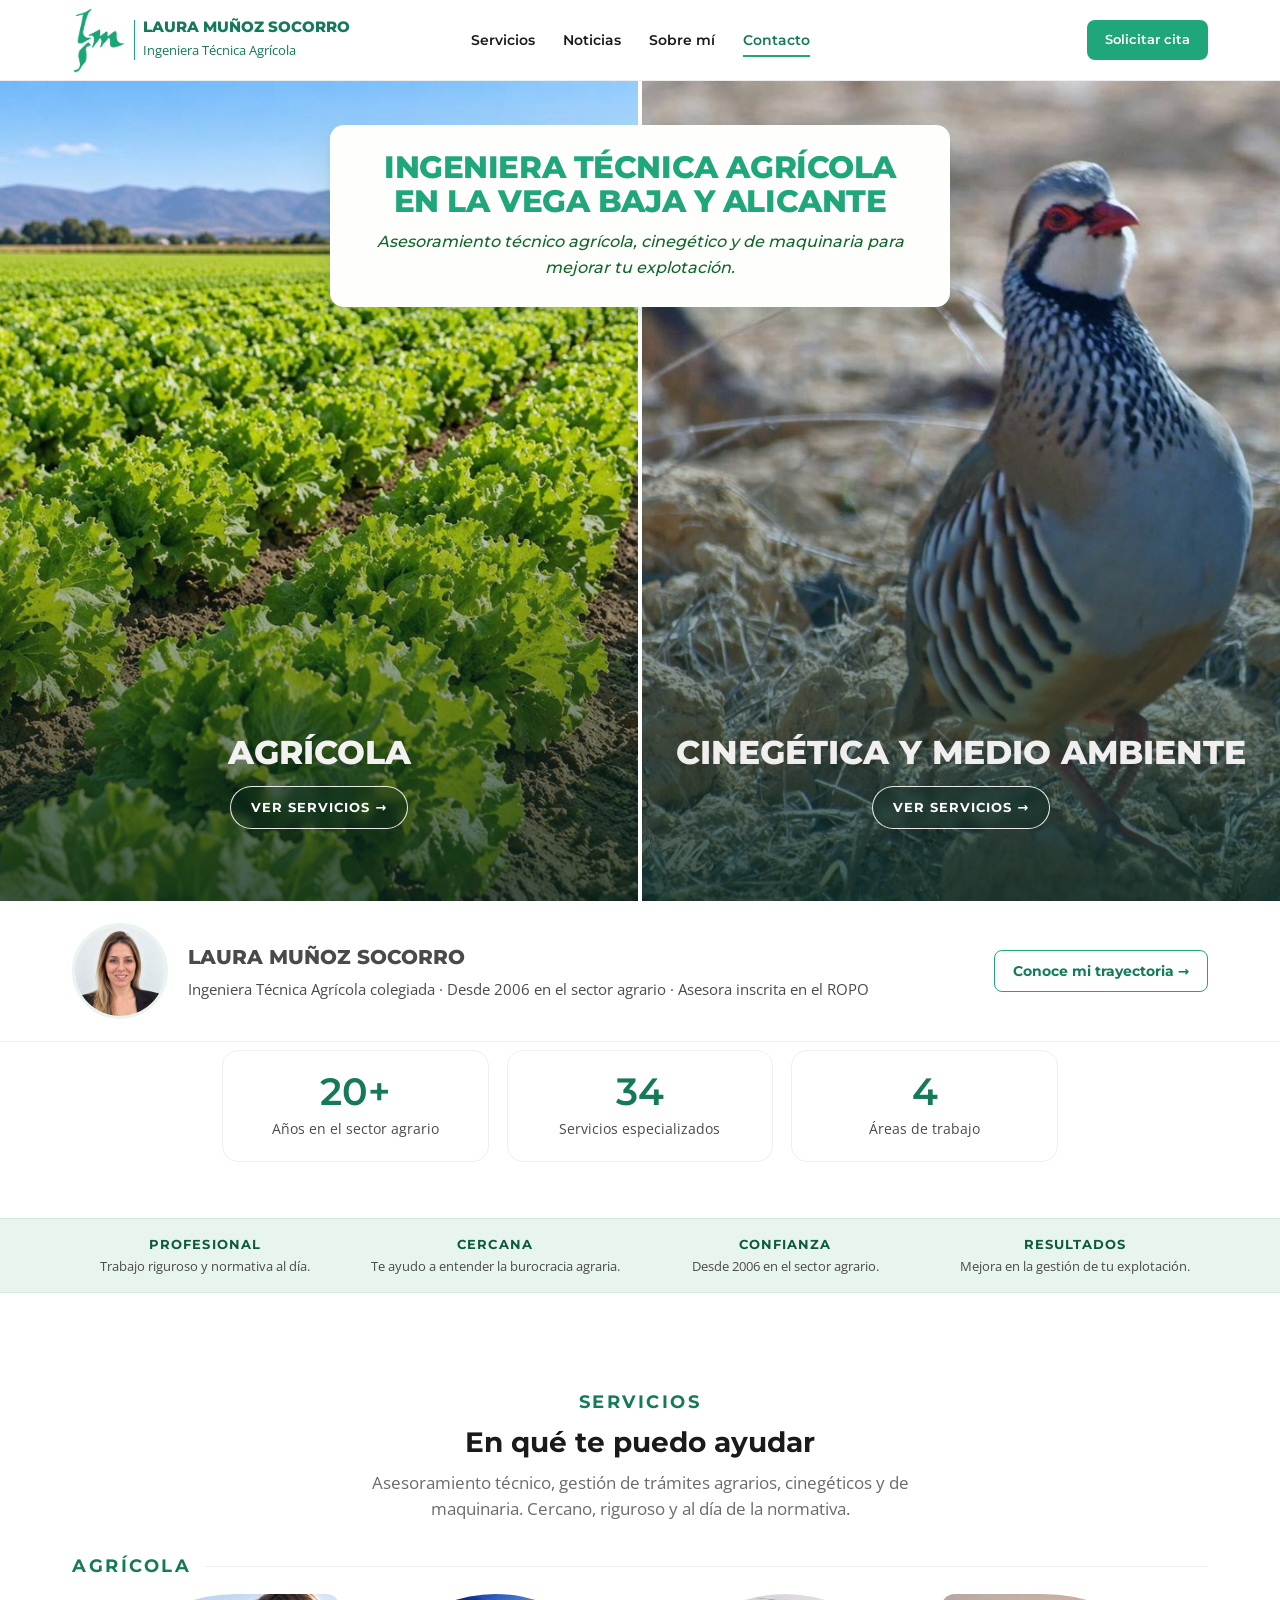
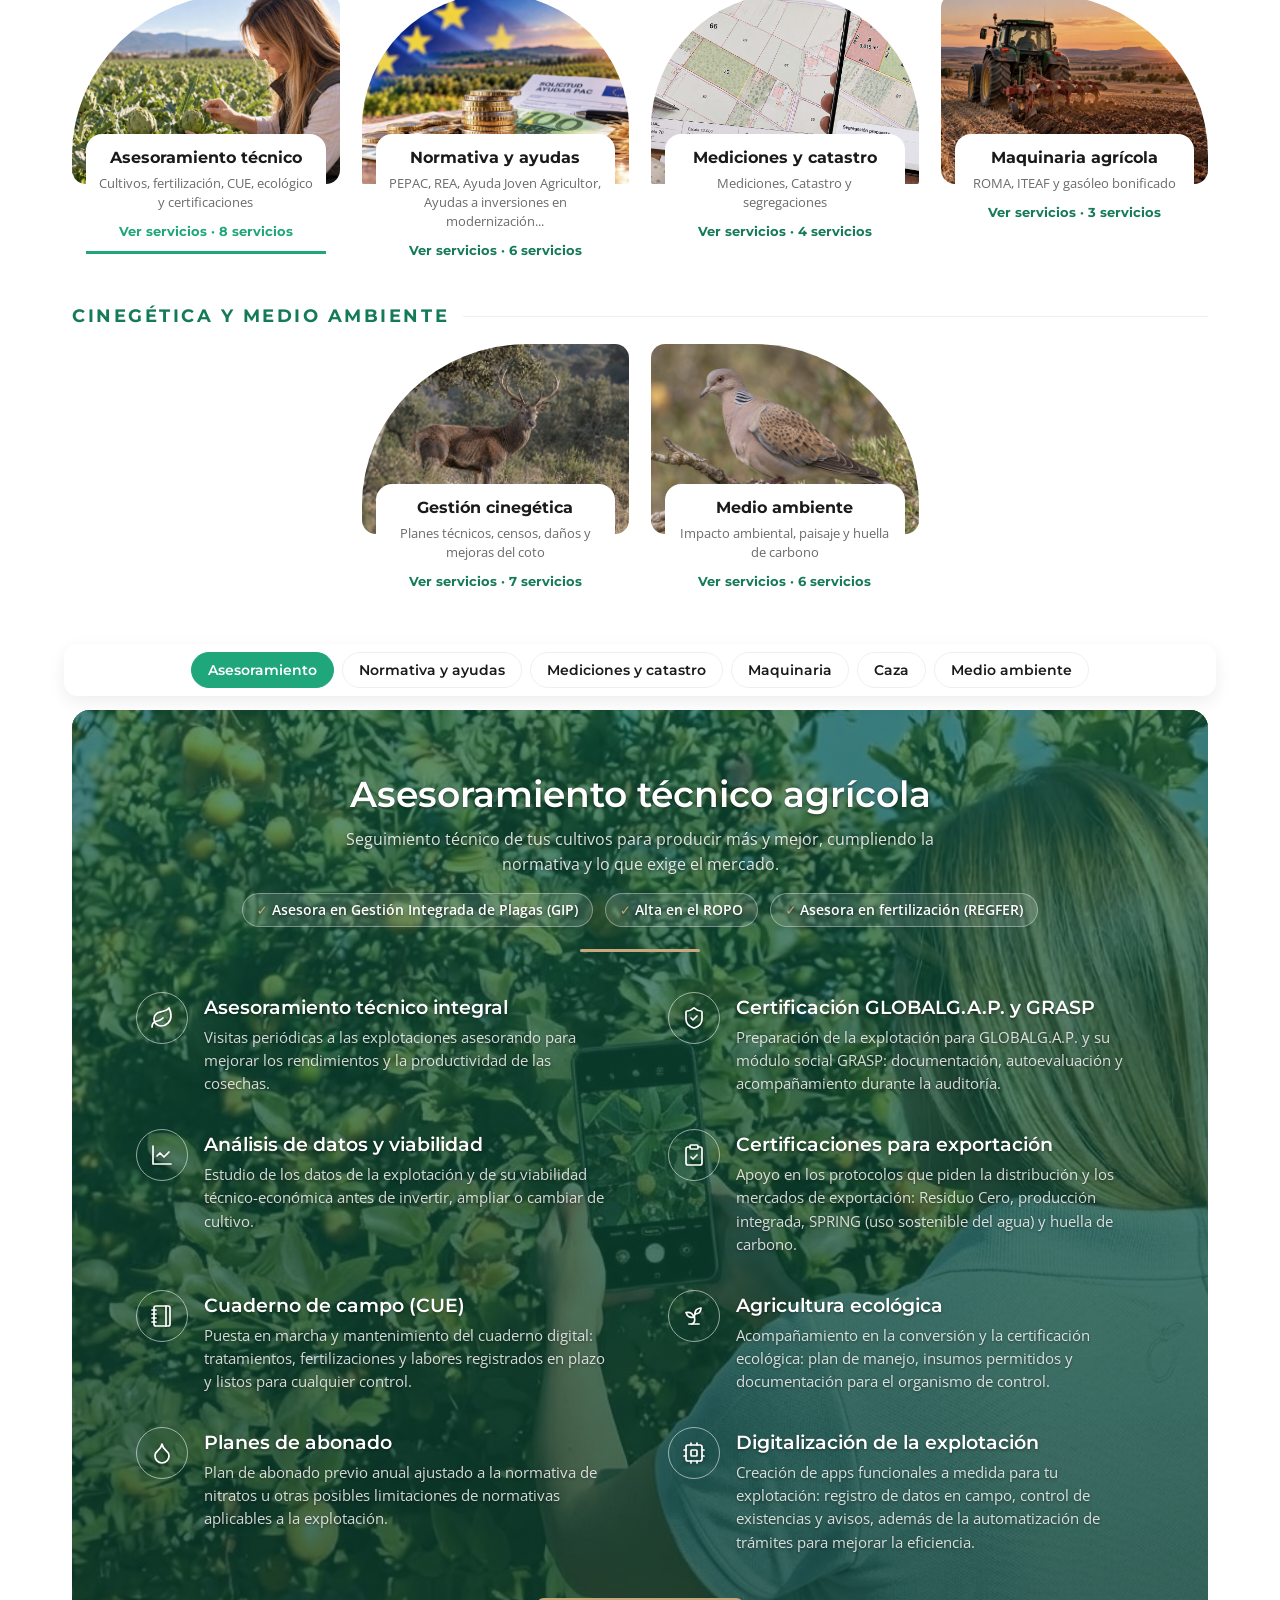
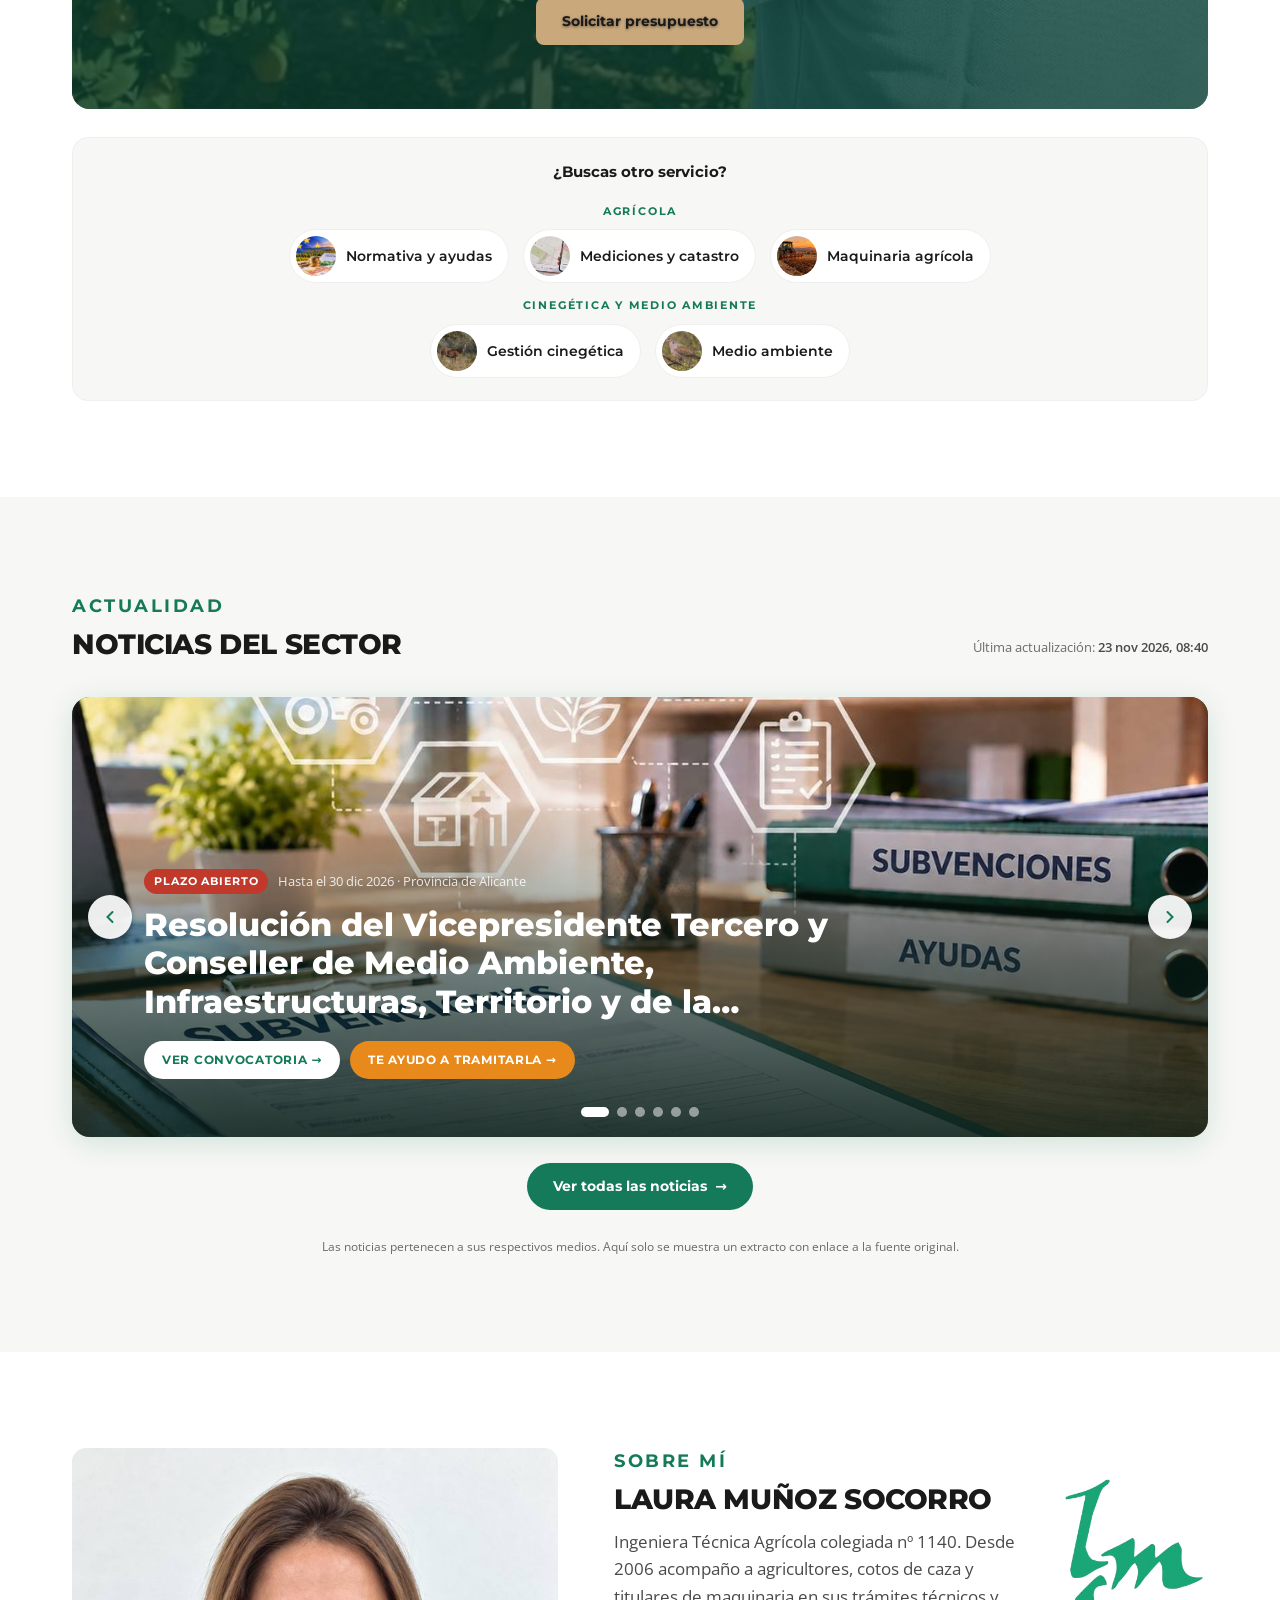
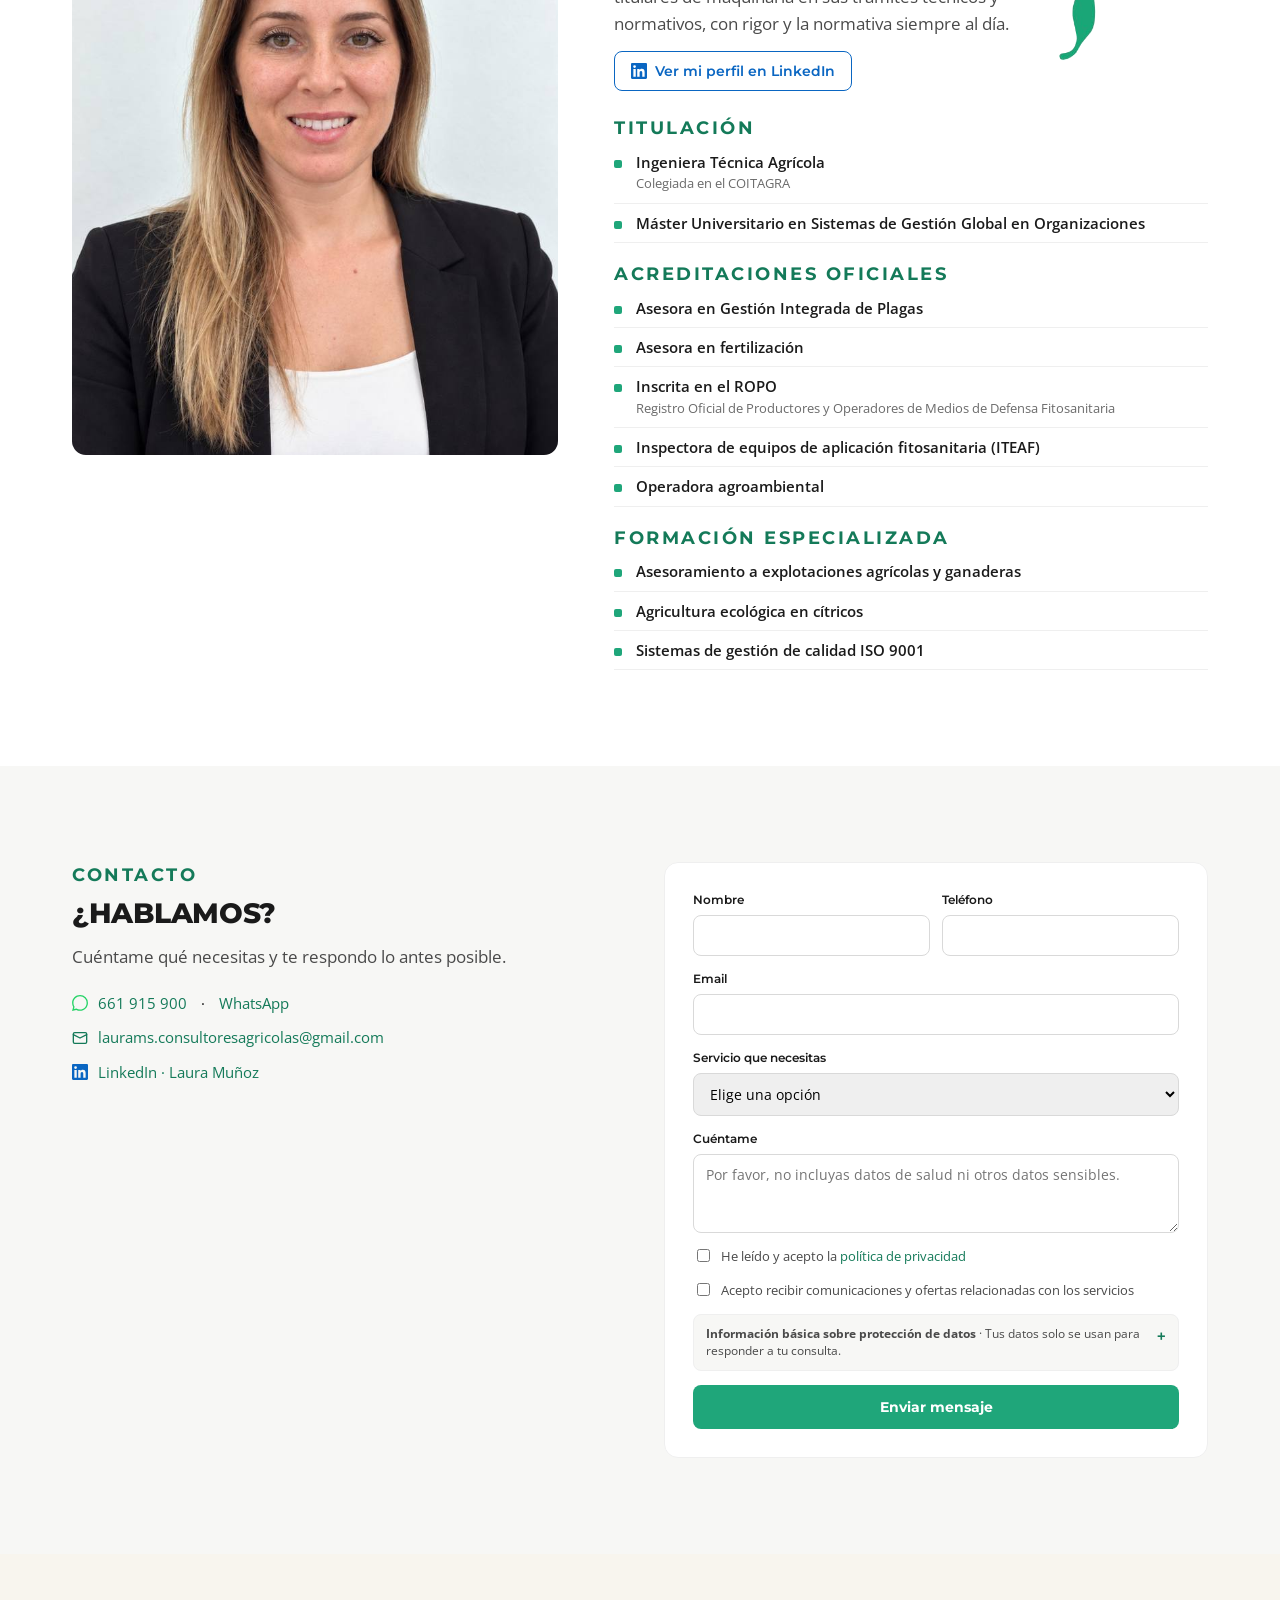
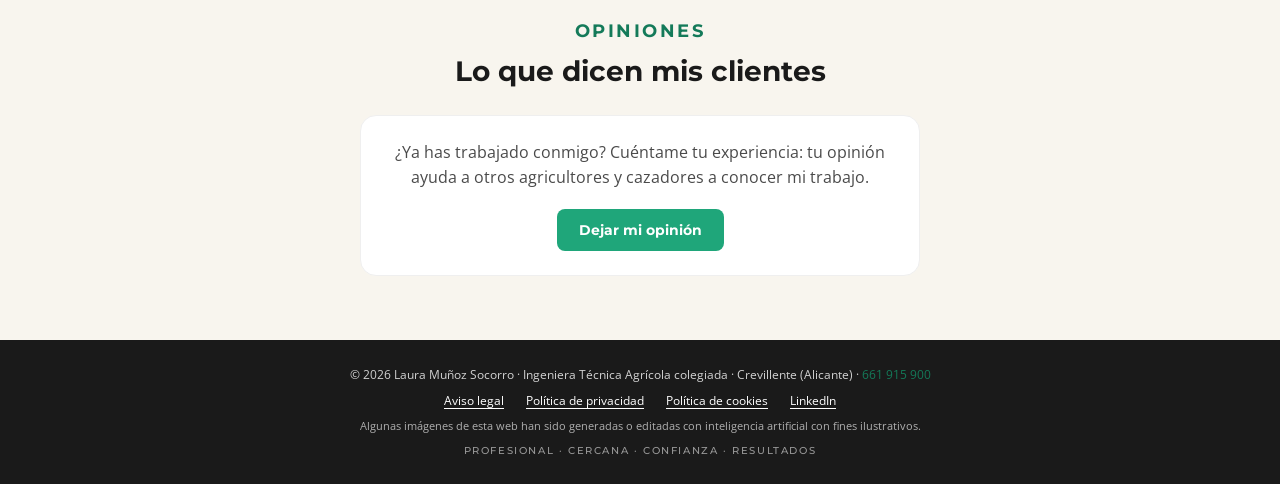
==== commit 25840190: "Ajuste fino del encuadre de la perdiz en portada Co-Authored-By: Claude Opus 5.5 <noreply@anthropic." ====
--- a/index.html
+++ b/index.html
@@ -503,7 +503,7 @@
 @media (max-width:760px){.sv-bar{margin:14px -18px 12px;border-radius:0;padding:8px 12px}.sv-bar-in{justify-content:flex-start}.sv-bar button{font-size:12.5px;padding:8px 13px}}
   .eyebrow,.g-t,.cred h4{font-size:18px;letter-spacing:.14em}
 .h2,.sv-h,.sv-head .sv-h{font-size:clamp(22px,2.2vw,28px)}
-#hero-cinegetica img{object-position:0% 50%}
+#hero-cinegetica img{object-position:22% 50%}
 @media (max-width:760px){#hero-cinegetica img{object-position:50% 0%}}
 </style>
 </head>
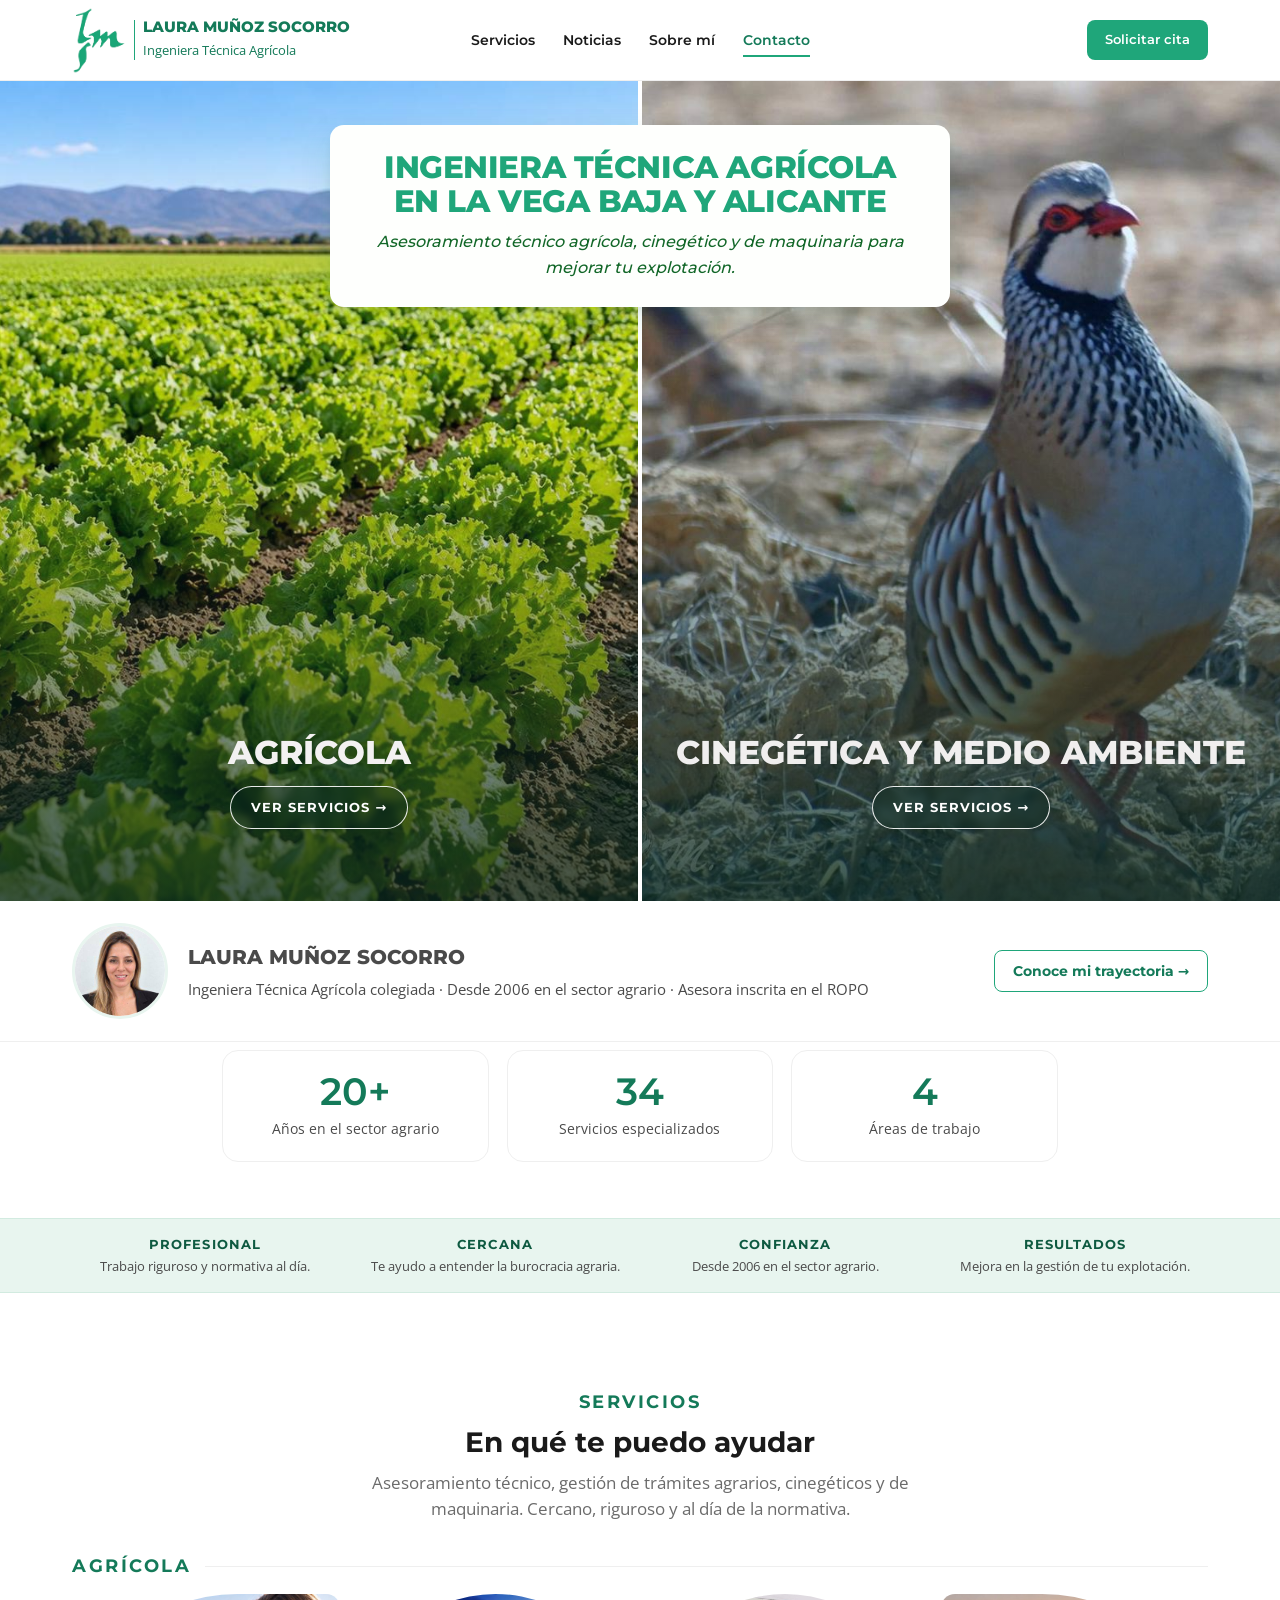
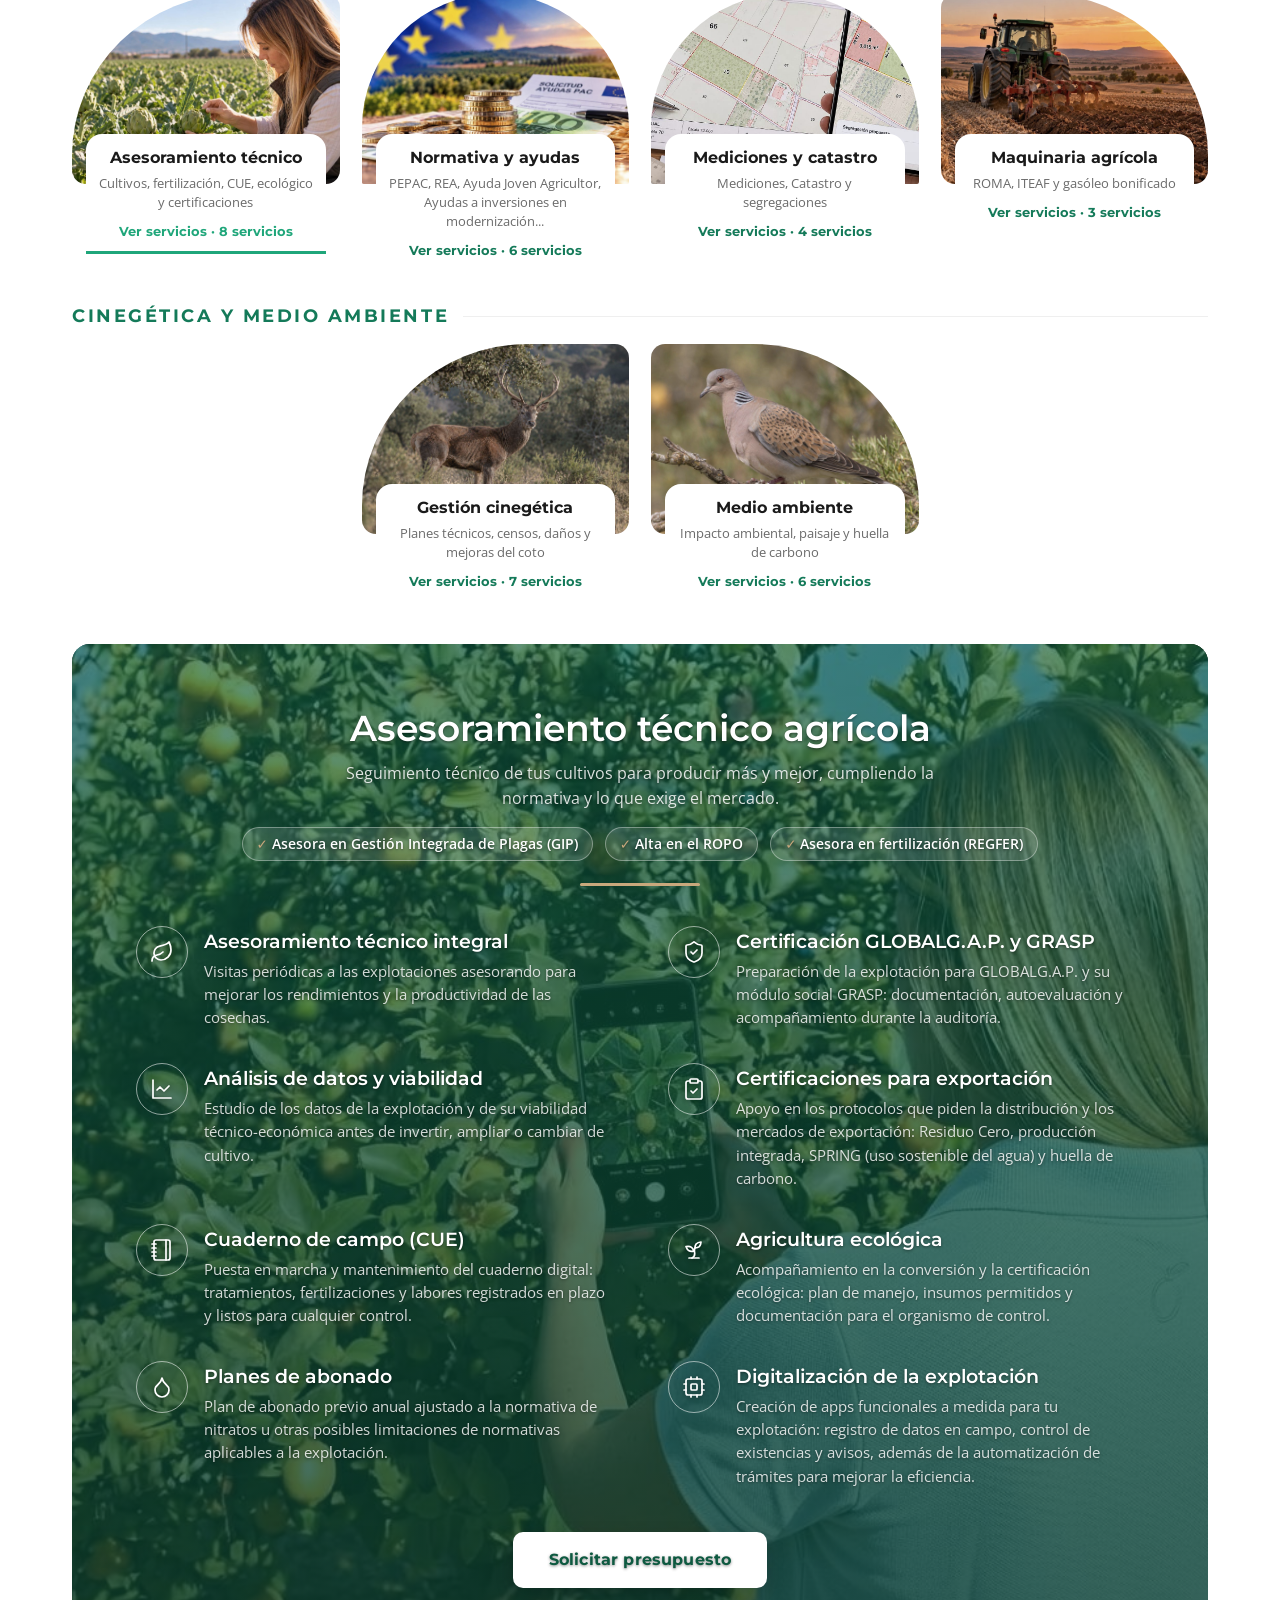
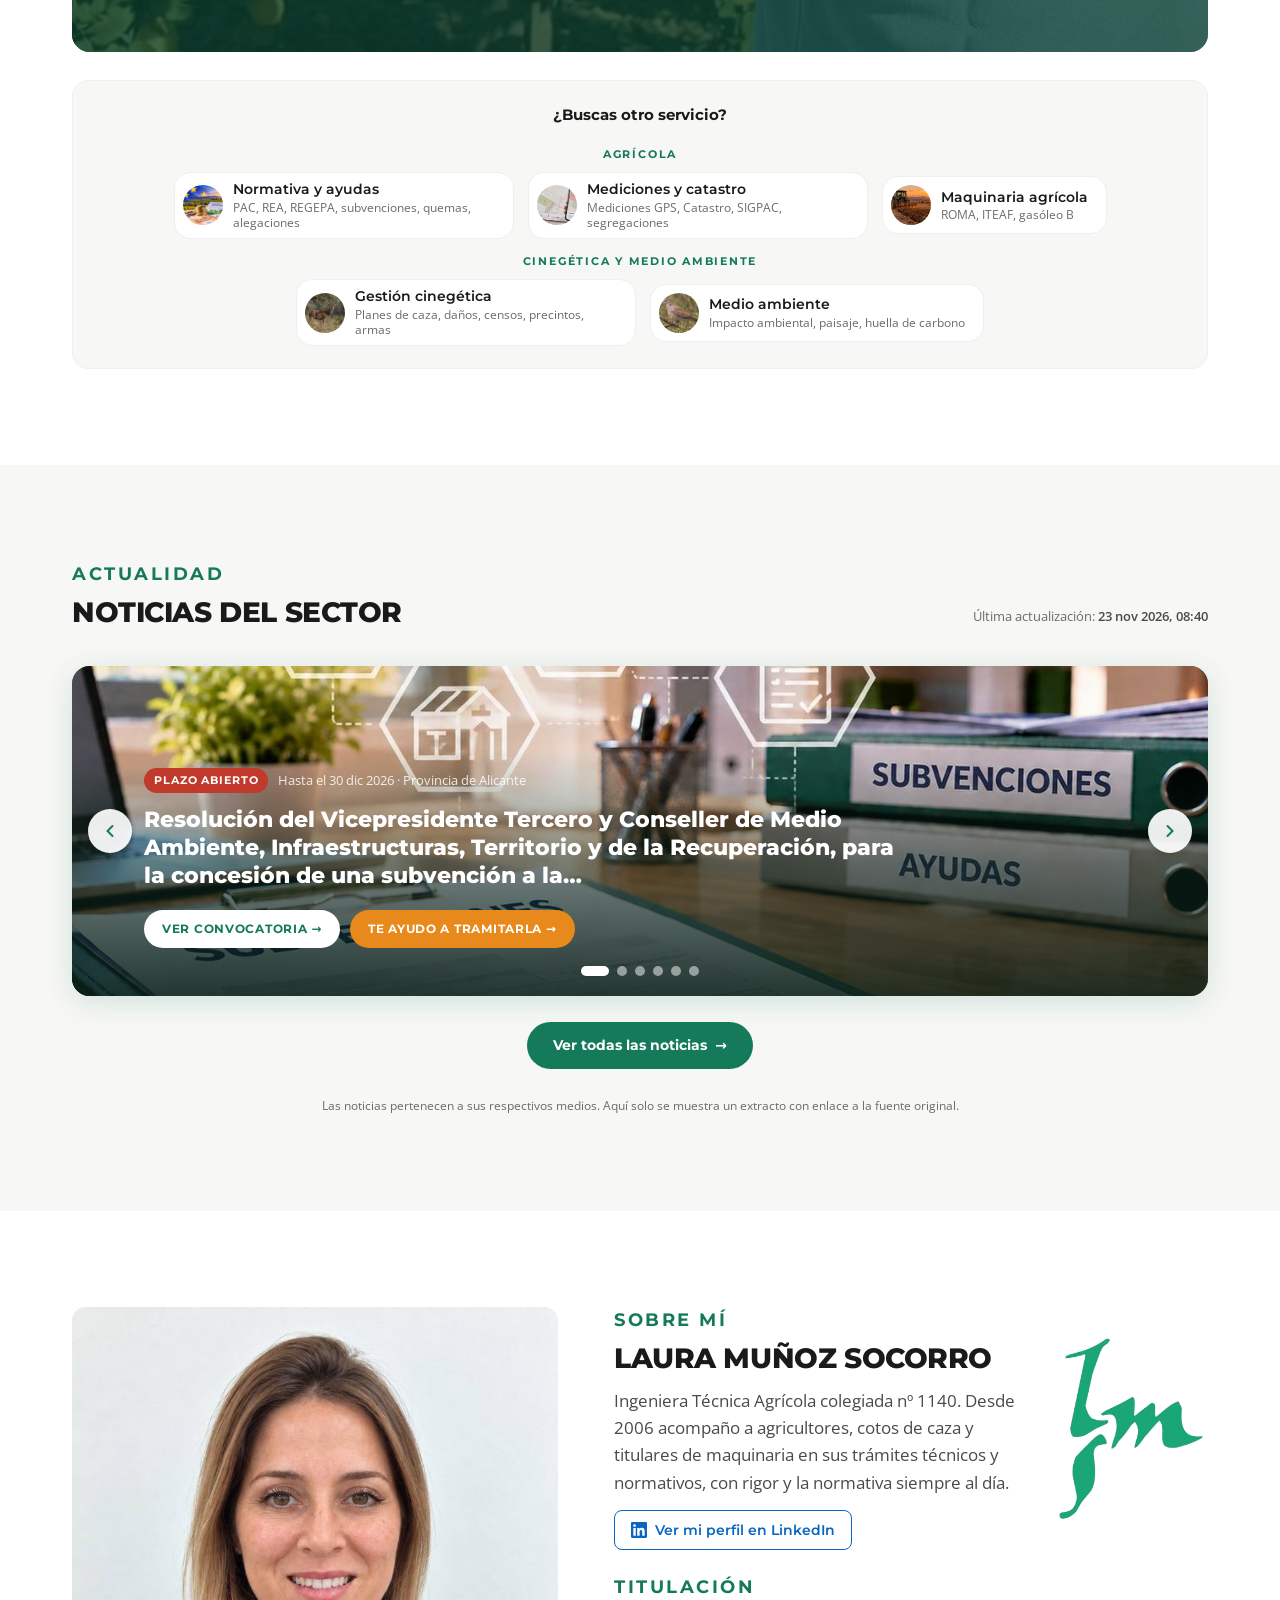
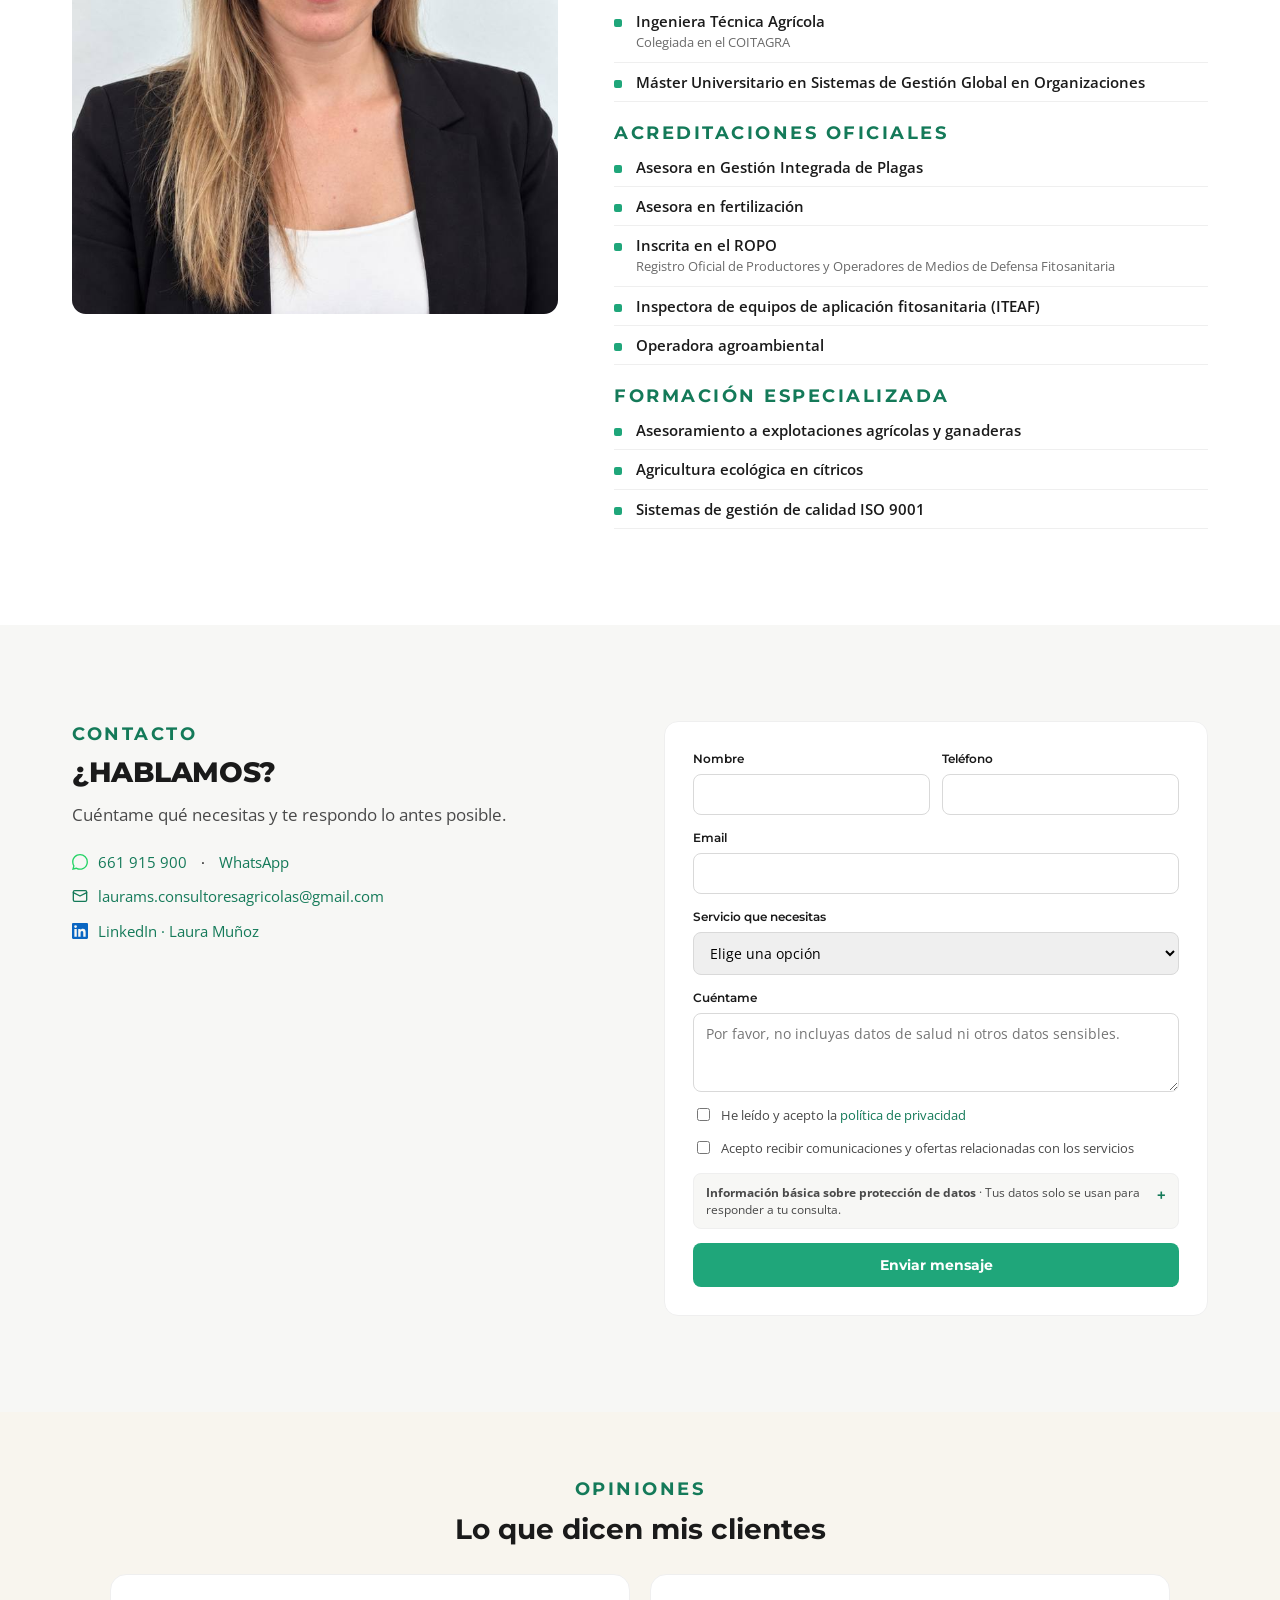
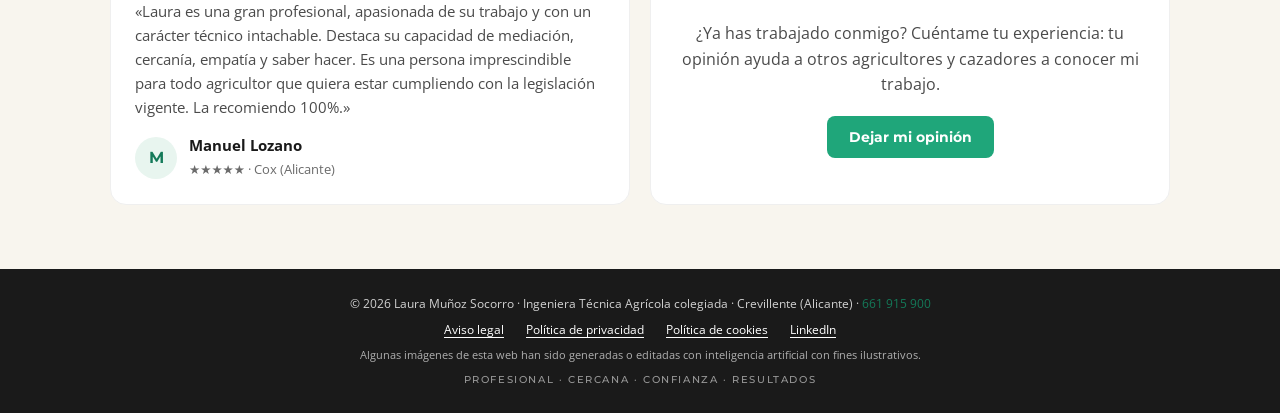
==== commit 5bae2980: "Servicios, opiniones y noticias: navegación más clara y diseño más equilibrado - Quitada la barra fi" ====
--- a/index.html
+++ b/index.html
@@ -493,18 +493,25 @@
 .quien-a{flex:none;font-family:var(--font-display);font-weight:700;font-size:13.5px;padding:10px 18px;border:1px solid var(--lm-green);border-radius:8px}
 .quien-a:hover{background:var(--lm-green);color:#fff}
 @media (max-width:760px){.quien-in{flex-wrap:wrap;gap:12px 14px}.quien-foto{width:64px;height:64px}.quien-n{font-size:16px}.quien-d{font-size:13.5px}.quien-a{width:100%;text-align:center}}
-/* ===== BARRA DE SERVICIOS SIEMPRE VISIBLE ===== */
-.sv-bar{position:sticky;top:60px;z-index:40;margin:18px -8px 14px;padding:8px;background:rgba(255,255,255,.96);backdrop-filter:blur(8px);border-radius:14px;box-shadow:0 6px 18px rgba(0,0,0,.07)}
-.sv-bar-in{display:flex;gap:8px;overflow-x:auto;scrollbar-width:none;justify-content:center}
-.sv-bar-in::-webkit-scrollbar{display:none}
-.sv-bar button{flex:none;font-family:var(--font-display);font-weight:600;font-size:13.5px;padding:9px 16px;border-radius:999px;border:1px solid var(--line-2);background:#fff;color:var(--lm-black);cursor:pointer;transition:border-color .2s,background .2s,color .2s}
-.sv-bar button:hover{border-color:var(--lm-green)}
-.sv-bar button.on{background:var(--lm-green);border-color:var(--lm-green);color:#fff}
-@media (max-width:760px){.sv-bar{margin:14px -18px 12px;border-radius:0;padding:8px 12px}.sv-bar-in{justify-content:flex-start}.sv-bar button{font-size:12.5px;padding:8px 13px}}
   .eyebrow,.g-t,.cred h4{font-size:18px;letter-spacing:.14em}
 .h2,.sv-h,.sv-head .sv-h{font-size:clamp(22px,2.2vw,28px)}
 #hero-cinegetica img{object-position:22% 50%}
 @media (max-width:760px){#hero-cinegetica img{object-position:50% 0%}}
+/* Otros servicios: nombre + subservicios */
+.ot{border-radius:16px;padding:8px 18px 8px 8px;text-align:left;max-width:340px}
+.ot-t{display:flex;flex-direction:column;gap:2px;line-height:1.25}
+.ot-t b{font-weight:600}
+.ot-s{font-family:var(--font-body);font-weight:400;font-size:12px;color:var(--lm-gray-500)}
+@media (max-width:760px){.ot{max-width:none;align-items:flex-start}.ot-s{font-size:11.5px}}
+/* Botón Solicitar presupuesto más visible */
+.panel .pcta a,.pcta.solo a{font-size:16px;padding:16px 36px;border-radius:10px;letter-spacing:.01em;box-shadow:0 6px 18px rgba(0,0,0,.18)}
+.panel .pcta a{background:#fff;color:var(--lm-green-darker)}
+.panel .pcta a:hover{background:var(--lm-earth);color:#1a1a1a}
+/* Opiniones: tarjetas centradas, opinión y llamada lado a lado */
+#op-grid{display:flex;flex-wrap:wrap;justify-content:center;align-items:stretch}
+#op-grid>.op{flex:1 1 300px;max-width:520px;grid-column:auto;margin:0}
+#op-grid>.op-vacio{display:flex;flex-direction:column;justify-content:center;align-items:center}
+@media (max-width:760px){.otros-l{grid-template-columns:1fr}}
 </style>
 </head>
 <body class="no-sponsors">
@@ -557,11 +564,8 @@
     <button class="tab sh-r" data-sub="medioambiente" role="tab" aria-selected="false"><span class="tim"><img src="./img/tortola.jpg" alt="" loading="lazy"></span><span class="tbox"><b>Medio ambiente</b><small>Impacto ambiental, paisaje y huella de carbono</small><span class="tver">Ver servicios <span class="tn"></span></span></span></button>
     </div></div>
   </div>
-  <nav class="sv-bar" id="sv-bar" aria-label="Cambiar de servicio"><div class="sv-bar-in">
-    <button type="button" data-sub="asesoramiento">Asesoramiento</button><button type="button" data-sub="normativa">Normativa y ayudas</button><button type="button" data-sub="catastro">Mediciones y catastro</button><button type="button" data-sub="maquinaria">Maquinaria</button><button type="button" data-sub="cinegetica">Caza</button><button type="button" data-sub="medioambiente">Medio ambiente</button>
-  </div></nav>
   <div id="areas"></div>
-  <nav class="otros" id="otros" aria-label="Otros servicios"><p class="otros-t">¿Buscas otro servicio?</p><div class="otros-l"><span class="otros-g">Agrícola</span><button type="button" class="ot" data-sub="asesoramiento"><span class="ot-i"><img src="./img/asesoramiento-integral.jpg" alt="" loading="lazy"></span><span class="ot-t">Asesoramiento técnico</span></button><button type="button" class="ot" data-sub="normativa"><span class="ot-i"><img src="./norm-pac.jpg" alt="" loading="lazy"></span><span class="ot-t">Normativa y ayudas</span></button><button type="button" class="ot" data-sub="catastro"><span class="ot-i"><img src="./cat-fondo.jpg" alt="" loading="lazy"></span><span class="ot-t">Mediciones y catastro</span></button><button type="button" class="ot" data-sub="maquinaria"><span class="ot-i"><img src="./maq-area.jpg" alt="" loading="lazy"></span><span class="ot-t">Maquinaria agrícola</span></button><span class="otros-g">Cinegética y medio ambiente</span><button type="button" class="ot" data-sub="cinegetica"><span class="ot-i"><img src="./img/ciervo.jpg" alt="" loading="lazy"></span><span class="ot-t">Gestión cinegética</span></button><button type="button" class="ot" data-sub="medioambiente"><span class="ot-i"><img src="./img/tortola.jpg" alt="" loading="lazy"></span><span class="ot-t">Medio ambiente</span></button></div></nav>
+  <nav class="otros" id="otros" aria-label="Otros servicios"><p class="otros-t">¿Buscas otro servicio?</p><div class="otros-l"><span class="otros-g">Agrícola</span><button type="button" class="ot" data-sub="asesoramiento"><span class="ot-i"><img src="./img/asesoramiento-integral.jpg" alt="" loading="lazy"></span><span class="ot-t"><b>Asesoramiento técnico</b><small class="ot-s">Cultivos, abonado, cuaderno de campo, GLOBALG.A.P., ecológico</small></span></button><button type="button" class="ot" data-sub="normativa"><span class="ot-i"><img src="./norm-pac.jpg" alt="" loading="lazy"></span><span class="ot-t"><b>Normativa y ayudas</b><small class="ot-s">PAC, REA, REGEPA, subvenciones, quemas, alegaciones</small></span></button><button type="button" class="ot" data-sub="catastro"><span class="ot-i"><img src="./cat-fondo.jpg" alt="" loading="lazy"></span><span class="ot-t"><b>Mediciones y catastro</b><small class="ot-s">Mediciones GPS, Catastro, SIGPAC, segregaciones</small></span></button><button type="button" class="ot" data-sub="maquinaria"><span class="ot-i"><img src="./maq-area.jpg" alt="" loading="lazy"></span><span class="ot-t"><b>Maquinaria agrícola</b><small class="ot-s">ROMA, ITEAF, gasóleo B</small></span></button><span class="otros-g">Cinegética y medio ambiente</span><button type="button" class="ot" data-sub="cinegetica"><span class="ot-i"><img src="./img/ciervo.jpg" alt="" loading="lazy"></span><span class="ot-t"><b>Gestión cinegética</b><small class="ot-s">Planes de caza, daños, censos, precintos, armas</small></span></button><button type="button" class="ot" data-sub="medioambiente"><span class="ot-i"><img src="./img/tortola.jpg" alt="" loading="lazy"></span><span class="ot-t"><b>Medio ambiente</b><small class="ot-s">Impacto ambiental, paisaje, huella de carbono</small></span></button></div></nav>
 </div></section>
 
 <section class="s soft noticias" id="noticias" aria-labelledby="noticias-titulo" data-json="./data/noticias.json" data-img-default="./img/noticia-default.jpg"><div class="wrap">
@@ -790,8 +794,10 @@
 actualizarCifras();
 /* Opiniones reales de clientes (con su permiso). La sección solo aparece si hay alguna.
    Formato: {texto:'...', nombre:'Nombre A.', detalle:'Cítricos · Orihuela'} */
-const OPINIONES=[];
-(function(){if(!OPINIONES.length)return;const escH=x=>String(x).replace(/[&<>"']/g,m=>({'&':'&amp;','<':'&lt;','>':'&gt;','"':'&quot;',"'":'&#39;'}[m]));const g=document.getElementById('op-grid');g.innerHTML=OPINIONES.map(o=>`<figure class="op"><q>${escH(o.texto)}</q><figcaption class="who"><span class="av">${escH(o.nombre.trim()[0]||'')}</span><span><b>${escH(o.nombre)}</b><small>${escH(o.detalle||'')}</small></span></figcaption></figure>`).join('');})();
+const OPINIONES=[
+  {texto:'Laura es una gran profesional, apasionada de su trabajo y con un carácter técnico intachable. Destaca su capacidad de mediación, cercanía, empatía y saber hacer. Es una persona imprescindible para todo agricultor que quiera estar cumpliendo con la legislación vigente. La recomiendo 100%.',nombre:'Manuel Lozano',detalle:'★★★★★ · Cox (Alicante)'}
+];
+(function(){if(!OPINIONES.length)return;const escH=x=>String(x).replace(/[&<>"']/g,m=>({'&':'&amp;','<':'&lt;','>':'&gt;','"':'&quot;',"'":'&#39;'}[m]));const g=document.getElementById('op-grid');g.insertAdjacentHTML('afterbegin',OPINIONES.map(o=>`<figure class="op"><q>${escH(o.texto)}</q><figcaption class="who"><span class="av">${escH(o.nombre.trim()[0]||'')}</span><span><b>${escH(o.nombre)}</b><small>${escH(o.detalle||'')}</small></span></figcaption></figure>`).join(''));})();
 // Indicador verde que se desliza bajo la pestaña activa
 function moverIndicador(){const t=document.querySelector('.tab.on'),ind=document.querySelector('.tab-ind');if(!t||!ind)return;ind.style.width=t.offsetWidth+'px';ind.style.transform='translateX('+t.offsetLeft+'px)';}
 window.addEventListener('resize',moverIndicador);window.addEventListener('load',moverIndicador);moverIndicador();
--- a/css/carrusel.css
+++ b/css/carrusel.css
@@ -5,15 +5,15 @@
 .nc{position:relative;margin-top:24px;border-radius:18px;overflow:hidden;background:var(--nt-verde-osc);box-shadow:0 6px 28px rgba(20,122,89,.16)}
 .nc-viewport{overflow:hidden;touch-action:pan-y}
 .nc-track{display:flex;transition:transform .55s cubic-bezier(.22,.61,.36,1)}
-.nc-slide{position:relative;flex:0 0 100%;min-height:440px;display:flex;align-items:flex-end;color:#fff;text-decoration:none}
+.nc-slide{position:relative;flex:0 0 100%;min-height:330px;display:flex;align-items:flex-end;color:#fff;text-decoration:none}
 .nc-slide img{position:absolute;inset:0;width:100%;height:100%;object-fit:cover;transition:transform 6s ease}
 .nc-slide.activa img{transform:scale(1.04)}
 .nc-slide::after{content:"";position:absolute;inset:0;background:linear-gradient(180deg,rgba(14,90,65,0) 25%,rgba(10,40,30,.55) 60%,rgba(8,30,22,.88) 100%)}
-.nc-txt{position:relative;z-index:1;padding:36px 72px 58px;max-width:860px;display:flex;flex-direction:column;gap:12px}
+.nc-txt{position:relative;z-index:1;padding:28px 72px 48px;max-width:900px;display:flex;flex-direction:column;gap:12px}
 .nc-meta{display:flex;align-items:center;gap:10px;flex-wrap:wrap;font-size:13px;color:rgba(255,255,255,.85)}
 .nc-cat{font-family:var(--nt-display);font-size:11px;font-weight:700;text-transform:uppercase;letter-spacing:.08em;padding:4px 10px;border-radius:999px;background:var(--nt-citrico);color:#fff}
-.nc-tit{margin:0;font-family:var(--nt-display);font-weight:800;font-size:clamp(1.35rem,2.6vw,2rem);line-height:1.2;color:#fff;display:-webkit-box;-webkit-line-clamp:3;-webkit-box-orient:vertical;overflow:hidden}
-.nc-ext{margin:0;font-size:15px;line-height:1.55;color:rgba(255,255,255,.9);display:-webkit-box;-webkit-line-clamp:2;-webkit-box-orient:vertical;overflow:hidden}
+.nc-tit{margin:0;font-family:var(--nt-display);font-weight:800;font-size:clamp(1.05rem,1.7vw,1.4rem);line-height:1.3;color:#fff;display:-webkit-box;-webkit-line-clamp:3;-webkit-box-orient:vertical;overflow:hidden}
+.nc-ext{margin:0;font-size:14px;line-height:1.55;color:rgba(255,255,255,.9);display:-webkit-box;-webkit-line-clamp:2;-webkit-box-orient:vertical;overflow:hidden}
 .nc-leer{align-self:flex-start;margin-top:4px;font-family:var(--nt-display);font-size:12px;font-weight:700;text-transform:uppercase;letter-spacing:.06em;padding:10px 18px;border-radius:999px;background:#fff;color:var(--nt-verde-osc);transition:background .2s,color .2s}
 .nc-slide:hover .nc-leer{background:var(--nt-citrico);color:#fff}
 .nc-flecha{position:absolute;top:50%;z-index:2;transform:translateY(-50%);width:44px;height:44px;border-radius:50%;border:0;background:rgba(255,255,255,.92);color:var(--nt-verde-osc);display:grid;place-items:center;cursor:pointer;box-shadow:0 2px 10px rgba(0,0,0,.18);transition:background .2s,color .2s}
@@ -23,7 +23,7 @@
 .nc-punto{width:10px;height:10px;padding:0;border-radius:999px;border:0;background:rgba(255,255,255,.5);cursor:pointer;transition:width .3s,background .3s}
 .nc-punto[aria-current="true"]{width:28px;background:#fff}
 .nc-flecha:focus-visible,.nc-punto:focus-visible,.nc-slide:focus-visible,.nc-ver:focus-visible{outline:3px solid var(--nt-citrico);outline-offset:3px}
-.nc-skel{min-height:440px;background:linear-gradient(90deg,#1b8a64 25%,#23a074 50%,#1b8a64 75%);background-size:200% 100%;animation:nt-brillo 1.3s linear infinite}
+.nc-skel{min-height:330px;background:linear-gradient(90deg,#1b8a64 25%,#23a074 50%,#1b8a64 75%);background-size:200% 100%;animation:nt-brillo 1.3s linear infinite}
 .nc-pie{display:flex;justify-content:center;margin-top:26px}
 .nc-ver{display:inline-flex;align-items:center;gap:8px;font-family:var(--nt-display);font-size:14px;font-weight:700;padding:13px 26px;border-radius:999px;background:var(--nt-verde-osc);color:#fff;text-decoration:none;transition:background .2s,transform .2s}
 .nc-ver:hover{background:var(--nt-citrico-osc);color:#fff;transform:translateY(-1px)}
@@ -34,7 +34,7 @@
 .nc-plazo .nc-leer:hover{background:var(--nt-citrico);color:#fff}
 .nc-leer-cta{background:var(--nt-citrico);color:#fff}
 @media (max-width:640px){
-  .nc-slide,.nc-skel{min-height:380px}
+  .nc-slide,.nc-skel{min-height:300px}
   .nc-txt{padding:24px 20px 52px}
   .nc-flecha{display:none}
   .nc-ext{-webkit-line-clamp:3}
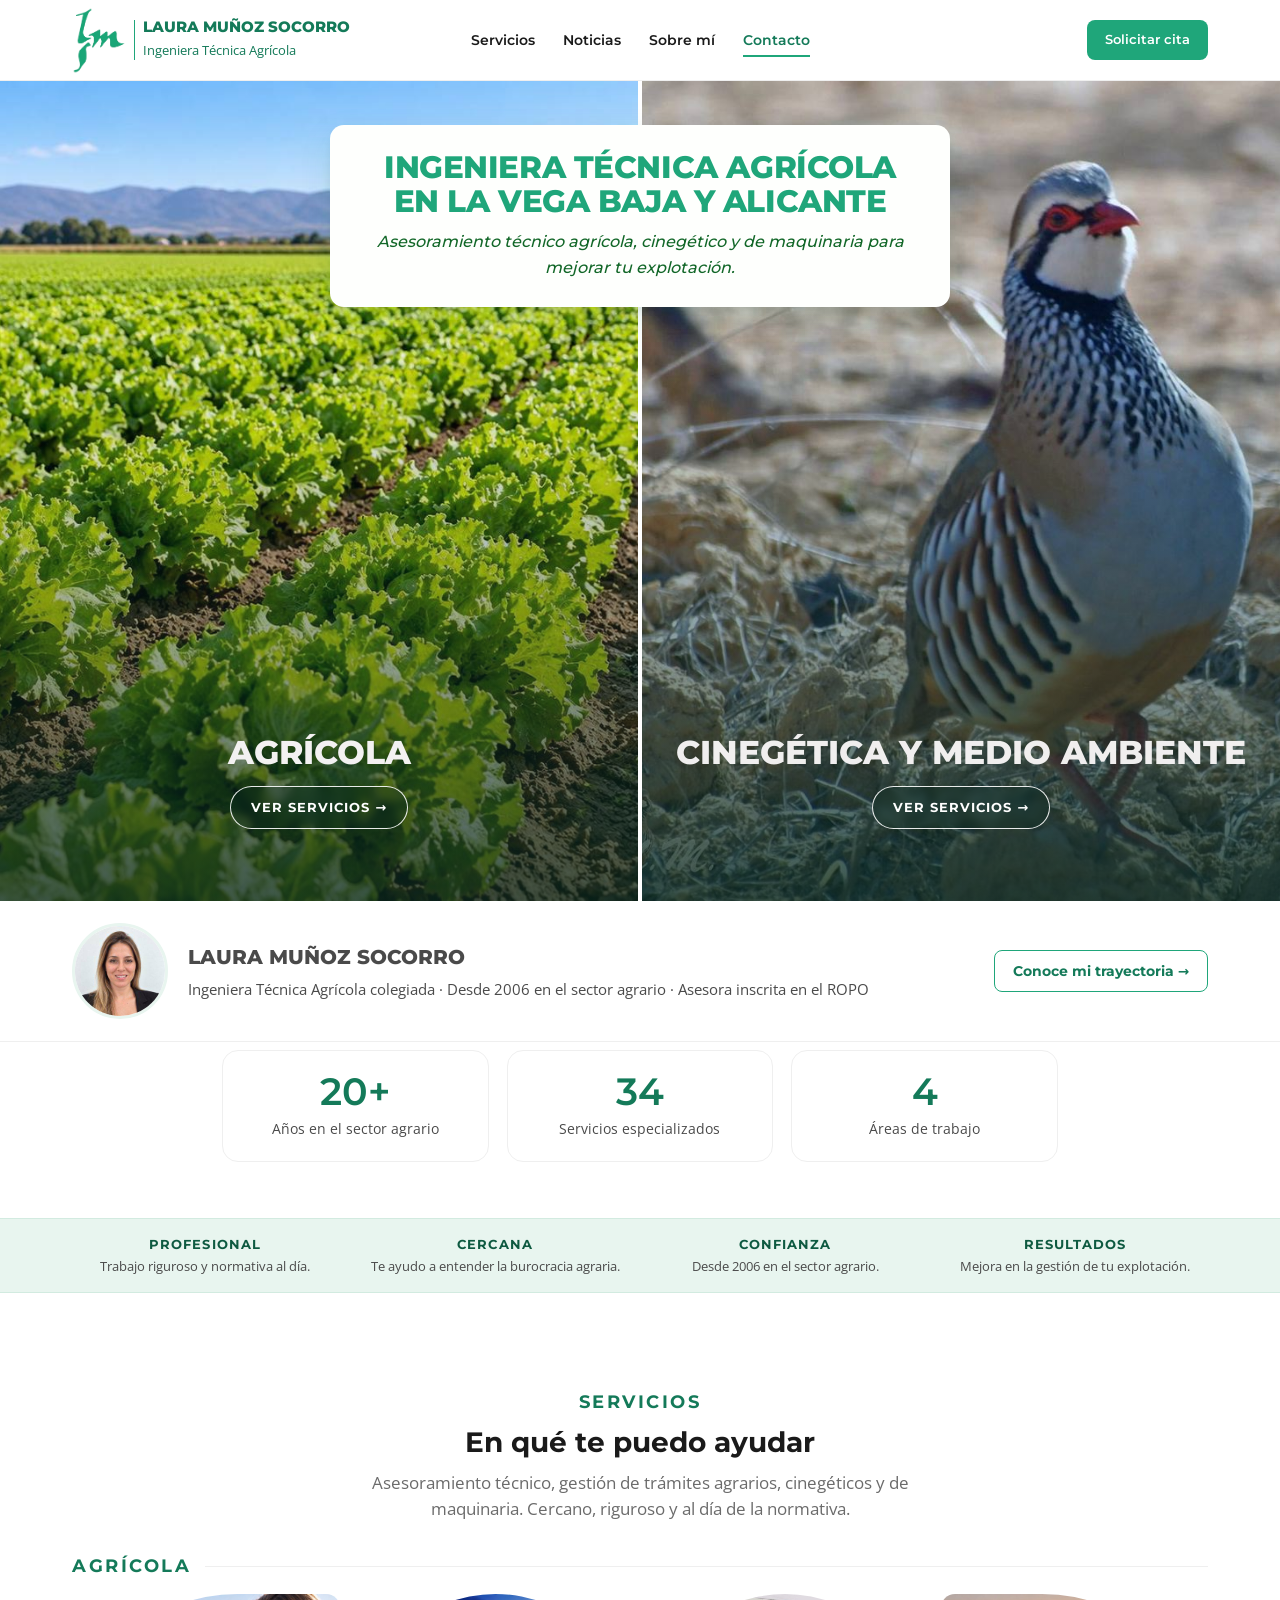
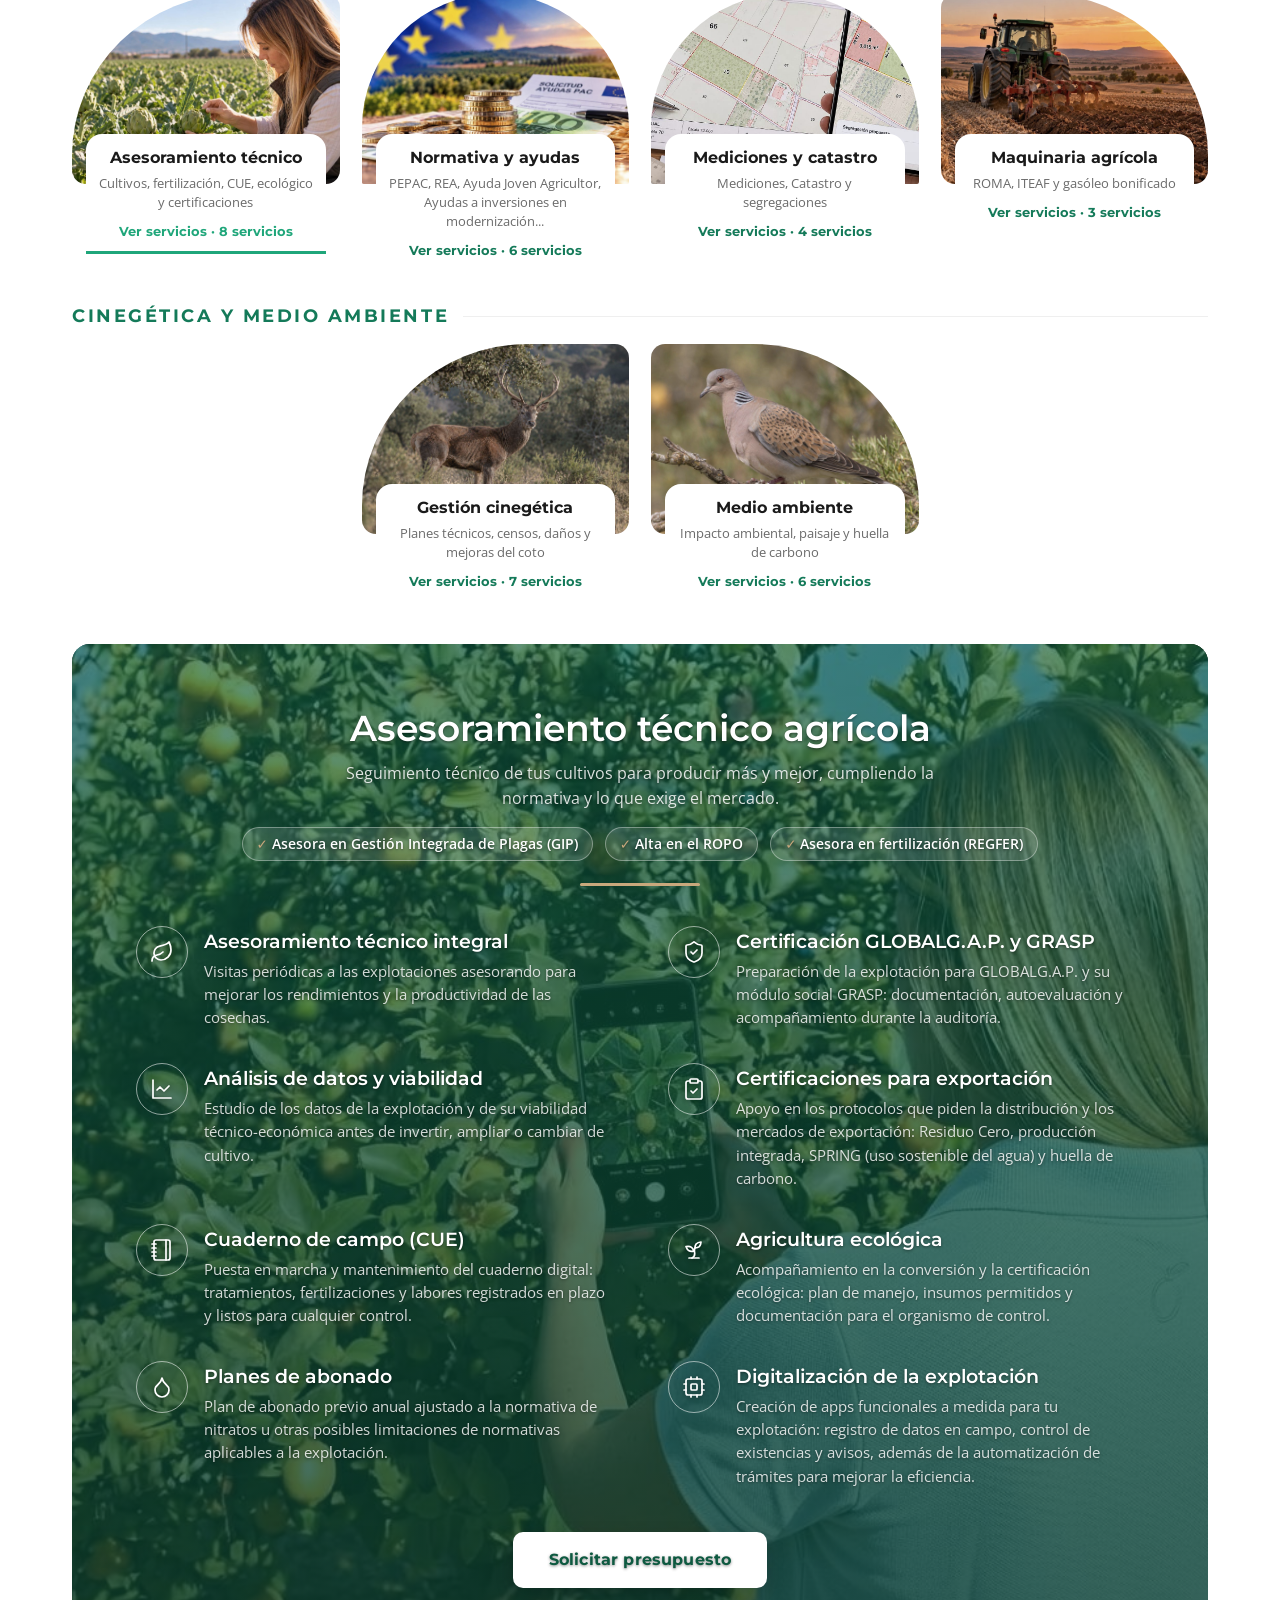
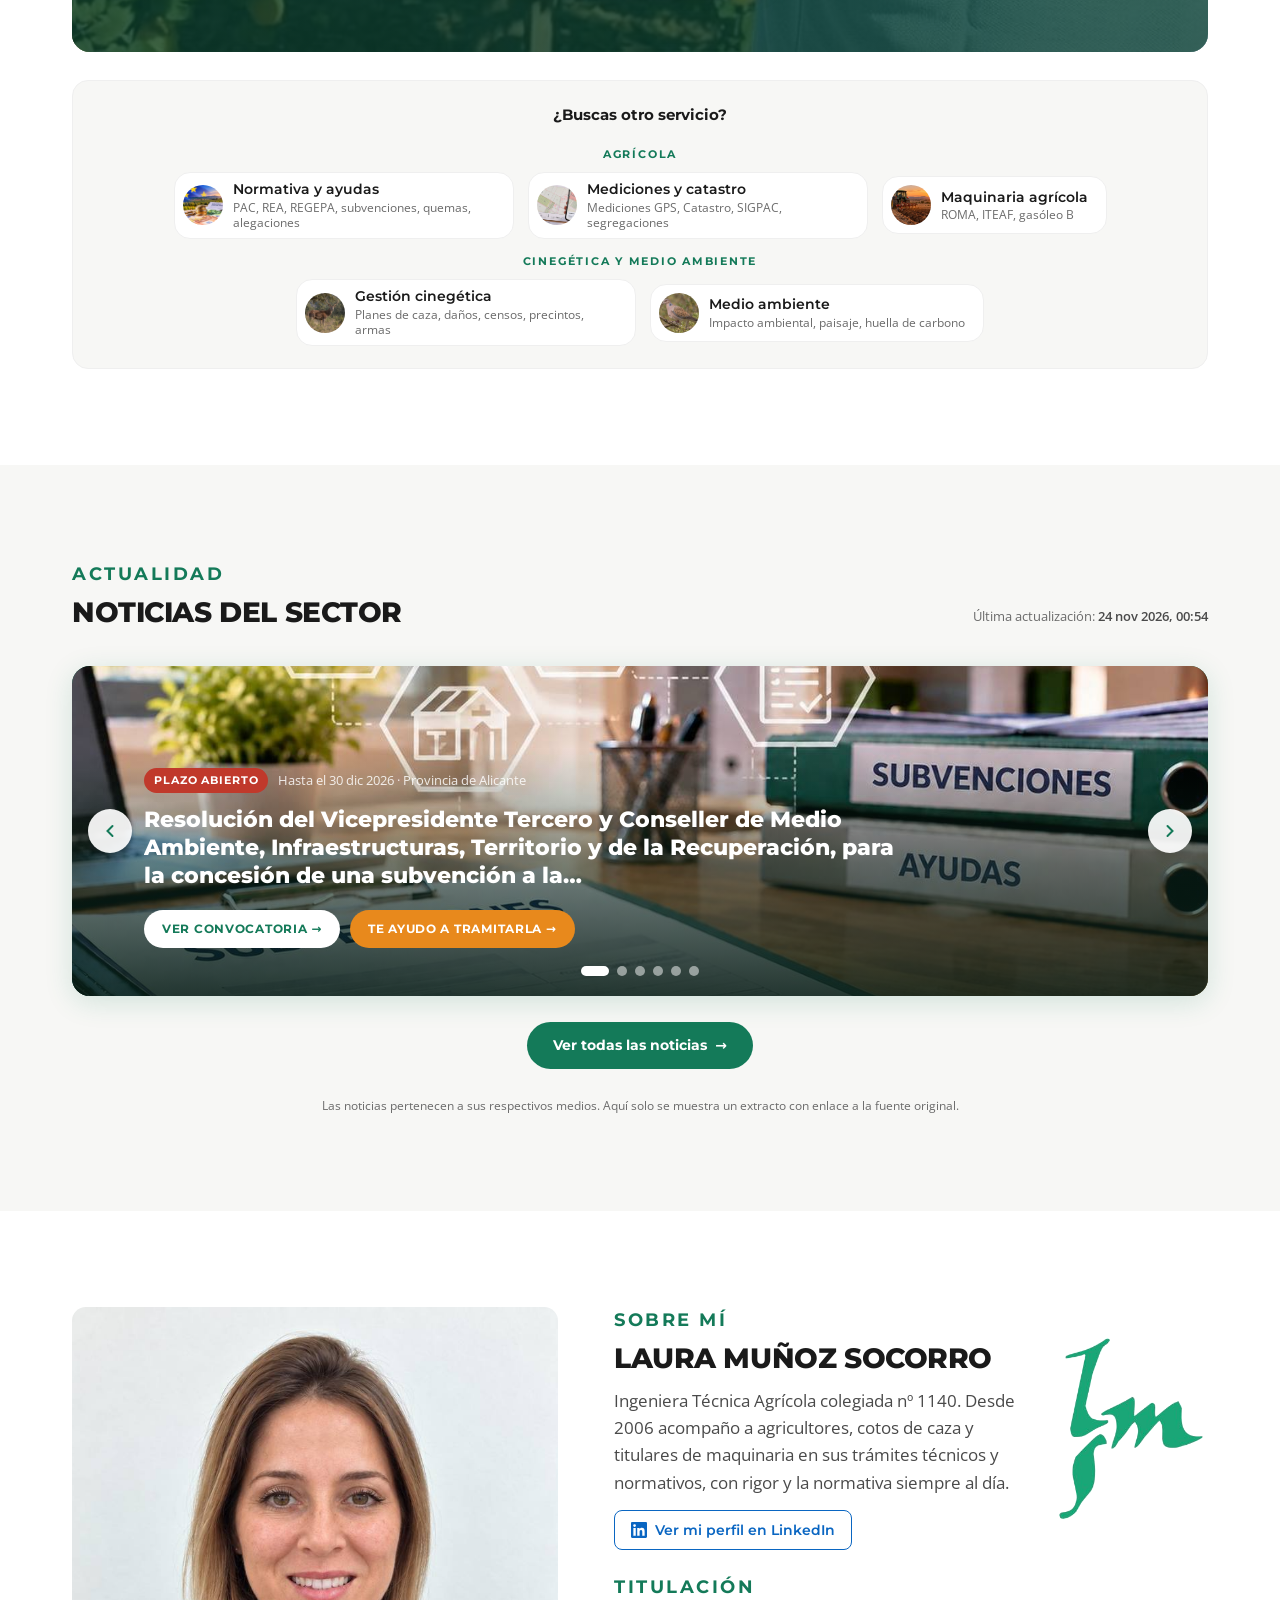
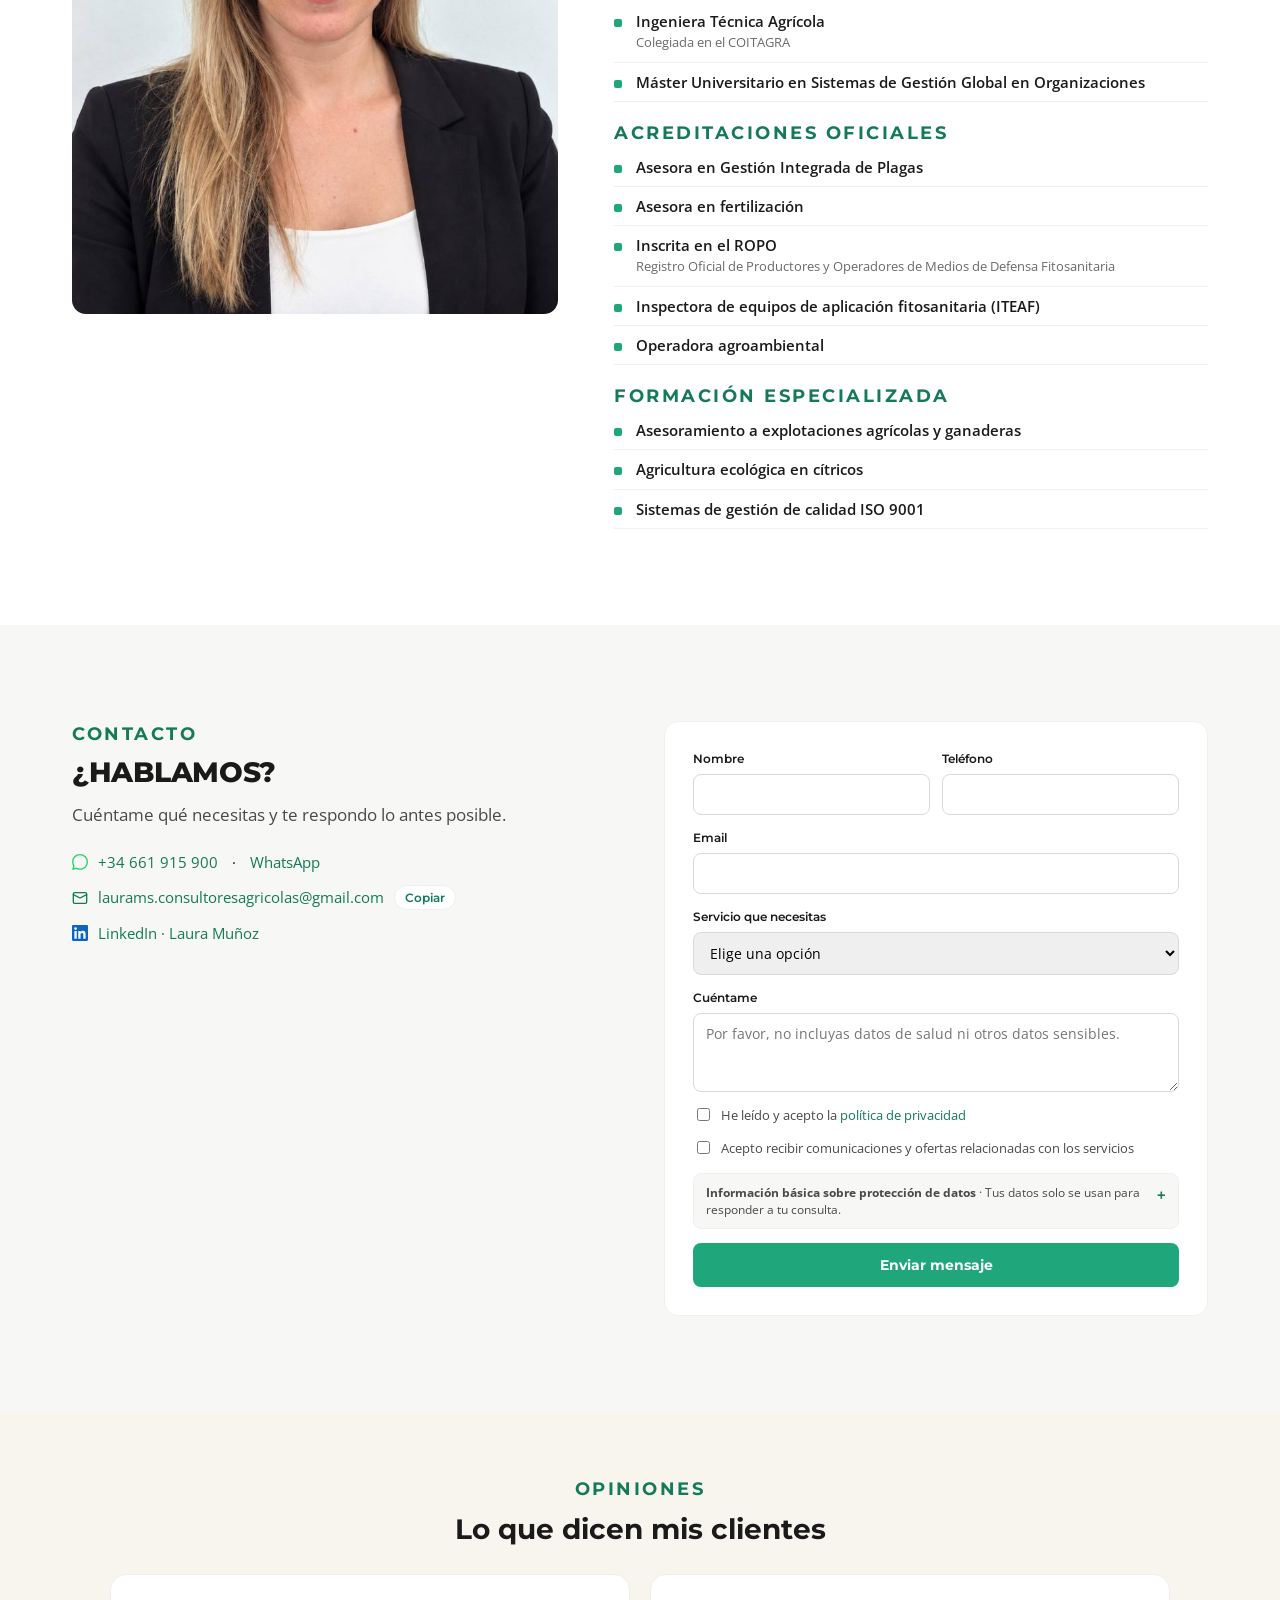
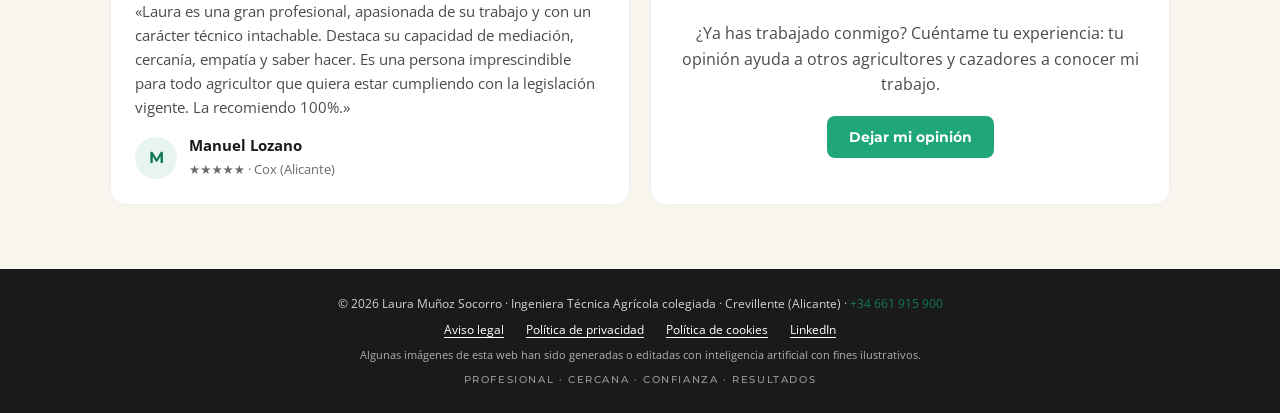
==== commit d66f191c: "Contacto: prefijo +34 en el teléfono, asunto en el email y botón para copiar el email Co-Authored-By" ====
--- a/index.html
+++ b/index.html
@@ -139,7 +139,9 @@
 .about li::before{content:"";position:absolute;left:0;top:17px;width:8px;height:8px;background:var(--lm-green);border-radius:2px}
 .contact{display:grid;grid-template-columns:minmax(0,1fr) minmax(0,1fr);gap:48px}
 .clist{display:flex;flex-direction:column;gap:12px;margin-top:22px;font-size:15px}
-.clist div{display:flex;align-items:center;gap:10px}
+.clist div{display:flex;align-items:center;gap:10px;flex-wrap:wrap}
+.copiar{font:600 12px var(--font-display);padding:4px 10px;border-radius:999px;border:1px solid var(--line-2);background:#fff;color:var(--lm-green-dark);cursor:pointer}
+.copiar:hover{border-color:var(--lm-green)}
 .form{background:#fff;border:1px solid var(--line-2);border-radius:14px;padding:28px;display:flex;flex-direction:column;gap:14px}
 .form label{display:flex;flex-direction:column;gap:6px;font-family:var(--font-display);font-size:12px;font-weight:600}
 .form input,.form select,.form textarea{font-family:var(--font-body);font-size:14px;padding:10px 12px;border:1px solid var(--line-1);border-radius:8px}
@@ -619,8 +621,8 @@
     <h2 class="h2">¿Hablamos?</h2>
     <p class="lede">Cuéntame qué necesitas y te respondo lo antes posible.</p>
     <div class="clist">
-      <div><svg width="16" height="16" viewBox="0 0 24 24" fill="#25D366"><path d="M.057 24l1.687-6.163a11.867 11.867 0 0 1-1.587-5.946C.16 5.335 5.495 0 12.05 0a11.817 11.817 0 0 1 8.413 3.488 11.824 11.824 0 0 1 3.48 8.414c-.003 6.557-5.338 11.892-11.893 11.892a11.9 11.9 0 0 1-5.688-1.448L.057 24zm6.597-3.807c1.676.995 3.276 1.591 5.392 1.592 5.448 0 9.886-4.434 9.889-9.885.002-5.462-4.415-9.89-9.881-9.892-5.452 0-9.887 4.434-9.889 9.884-.001 2.225.651 3.891 1.746 5.634l-.999 3.648 3.742-.981z"/></svg><a href="tel:+34661915900">661 915 900</a>&nbsp;·&nbsp;<a href="https://wa.me/34661915900" target="_blank" rel="noopener">WhatsApp</a></div>
-      <div><svg width="16" height="16" viewBox="0 0 24 24" fill="none" stroke="#147A59" stroke-width="2" stroke-linecap="round" stroke-linejoin="round"><rect x="2" y="4" width="20" height="16" rx="2"/><path d="m22 7-10 5L2 7"/></svg><a href="mailto:laurams.consultoresagricolas@gmail.com">laurams.consultoresagricolas@gmail.com</a></div>
+      <div><svg width="16" height="16" viewBox="0 0 24 24" fill="#25D366"><path d="M.057 24l1.687-6.163a11.867 11.867 0 0 1-1.587-5.946C.16 5.335 5.495 0 12.05 0a11.817 11.817 0 0 1 8.413 3.488 11.824 11.824 0 0 1 3.48 8.414c-.003 6.557-5.338 11.892-11.893 11.892a11.9 11.9 0 0 1-5.688-1.448L.057 24zm6.597-3.807c1.676.995 3.276 1.591 5.392 1.592 5.448 0 9.886-4.434 9.889-9.885.002-5.462-4.415-9.89-9.881-9.892-5.452 0-9.887 4.434-9.889 9.884-.001 2.225.651 3.891 1.746 5.634l-.999 3.648 3.742-.981z"/></svg><a href="tel:+34661915900">+34 661 915 900</a>&nbsp;·&nbsp;<a href="https://wa.me/34661915900" target="_blank" rel="noopener">WhatsApp</a></div>
+      <div><svg width="16" height="16" viewBox="0 0 24 24" fill="none" stroke="#147A59" stroke-width="2" stroke-linecap="round" stroke-linejoin="round"><rect x="2" y="4" width="20" height="16" rx="2"/><path d="m22 7-10 5L2 7"/></svg><a href="mailto:laurams.consultoresagricolas@gmail.com?subject=Consulta%20desde%20la%20web">laurams.consultoresagricolas@gmail.com</a><button type="button" class="copiar" data-copiar="laurams.consultoresagricolas@gmail.com" aria-label="Copiar email">Copiar</button></div>
       <div><svg width="16" height="16" viewBox="0 0 24 24" fill="#0A66C2" aria-hidden="true"><path d="M20.45 20.45h-3.56v-5.57c0-1.33-.02-3.04-1.85-3.04-1.85 0-2.14 1.45-2.14 2.94v5.67H9.35V9h3.41v1.56h.05c.48-.9 1.64-1.85 3.37-1.85 3.6 0 4.27 2.37 4.27 5.46v6.28zM5.34 7.43a2.06 2.06 0 1 1 0-4.13 2.06 2.06 0 0 1 0 4.13zM7.12 20.45H3.56V9h3.56v11.45zM22.22 0H1.77C.79 0 0 .77 0 1.73v20.54C0 23.23.79 24 1.77 24h20.45c.98 0 1.78-.77 1.78-1.73V1.73C24 .77 23.2 0 22.22 0z"/></svg><a href="https://www.linkedin.com/in/laura-munoz-ingeniera-agricola/" target="_blank" rel="noopener">LinkedIn · Laura Muñoz</a></div>
     </div>
   </div>
@@ -677,7 +679,7 @@
   </form>
 </dialog>
 <footer>
-  <span>© 2026 Laura Muñoz Socorro · Ingeniera Técnica Agrícola colegiada · Crevillente (Alicante) · <a href="tel:+34661915900">661 915 900</a></span>
+  <span>© 2026 Laura Muñoz Socorro · Ingeniera Técnica Agrícola colegiada · Crevillente (Alicante) · <a href="tel:+34661915900">+34 661 915 900</a></span>
   <nav class="legal"><a href="./aviso-legal.html">Aviso legal</a><a href="./privacidad.html">Política de privacidad</a><a href="./cookies.html">Política de cookies</a><a href="https://www.linkedin.com/in/laura-munoz-ingeniera-agricola/" target="_blank" rel="noopener">LinkedIn</a></nav>
   <span class="ia">Algunas imágenes de esta web han sido generadas o editadas con inteligencia artificial con fines ilustrativos.</span>
   <span class="p">Profesional · Cercana · Confianza · Resultados</span>
@@ -864,6 +866,9 @@
   catch(err){m.textContent='No se ha podido enviar. Inténtalo de nuevo más tarde.';m.className='op-msg err';}
   finally{b.disabled=false;b.textContent='Enviar opinión';}});})();
 
+
+/* Botón copiar email (por si el visitante no tiene programa de correo configurado) */
+document.querySelectorAll('.copiar').forEach(b=>b.addEventListener('click',async()=>{try{await navigator.clipboard.writeText(b.dataset.copiar);b.textContent='¡Copiado!';}catch(e){b.textContent='Selecciona y copia';}setTimeout(()=>b.textContent='Copiar',2000);}));
 /* Menú móvil */
 (function(){const b=document.getElementById('menu-btn'),m=document.getElementById('menu-movil');if(!b||!m)return;
 function set(o){m.classList.toggle('open',o);b.setAttribute('aria-expanded',o);b.setAttribute('aria-label',o?'Cerrar menú':'Abrir menú');}
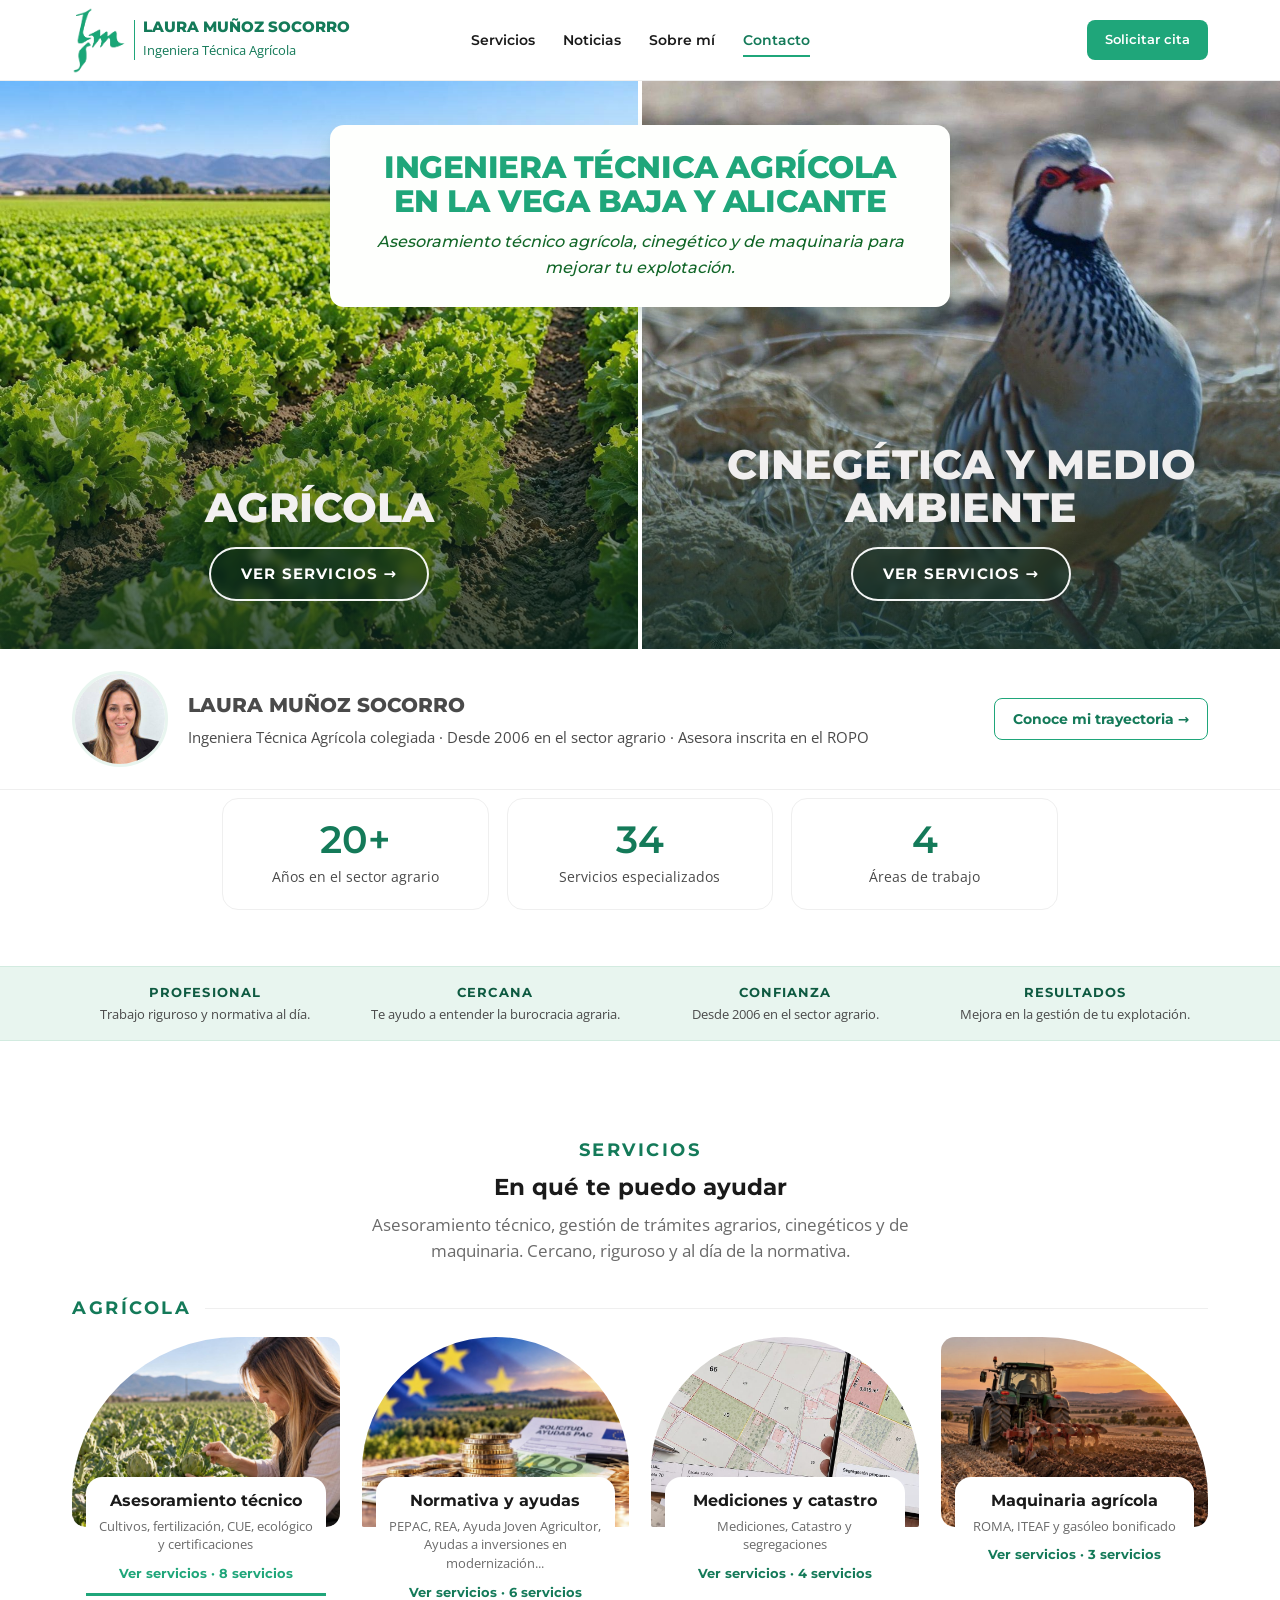
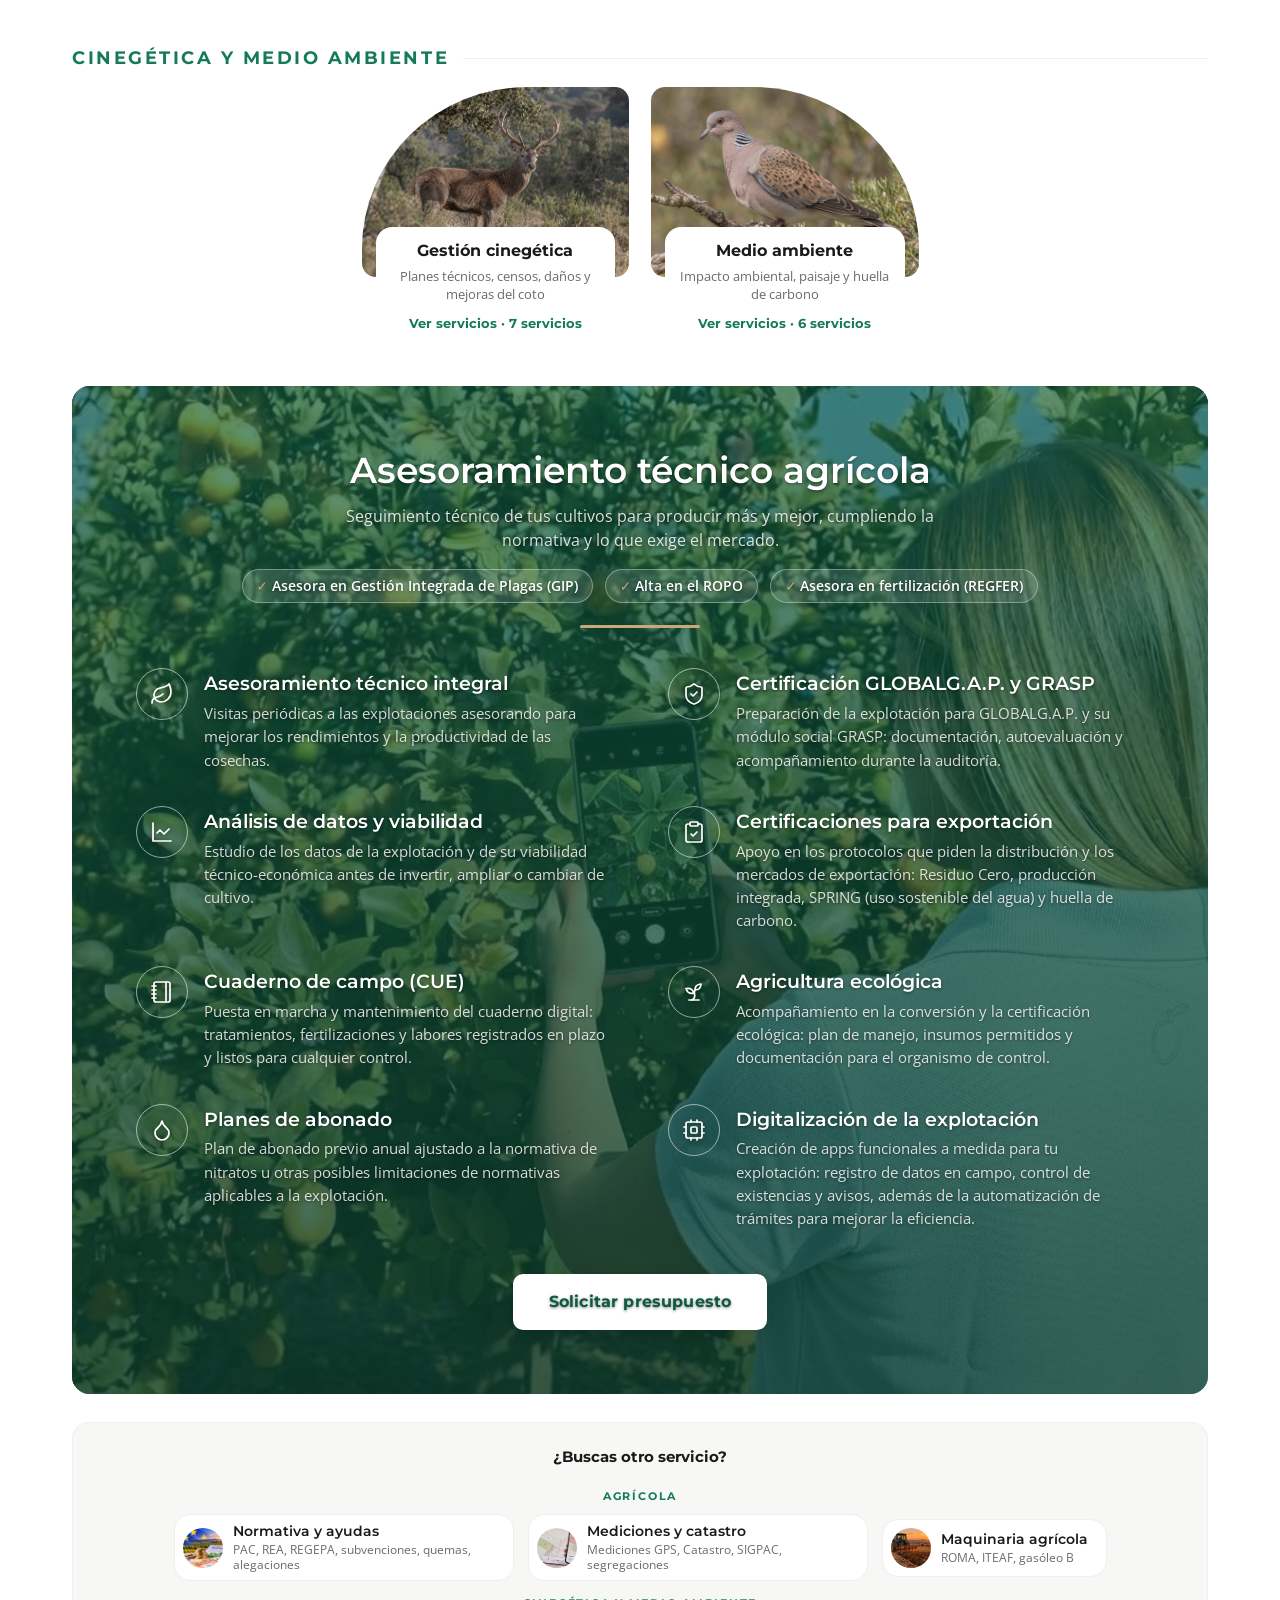
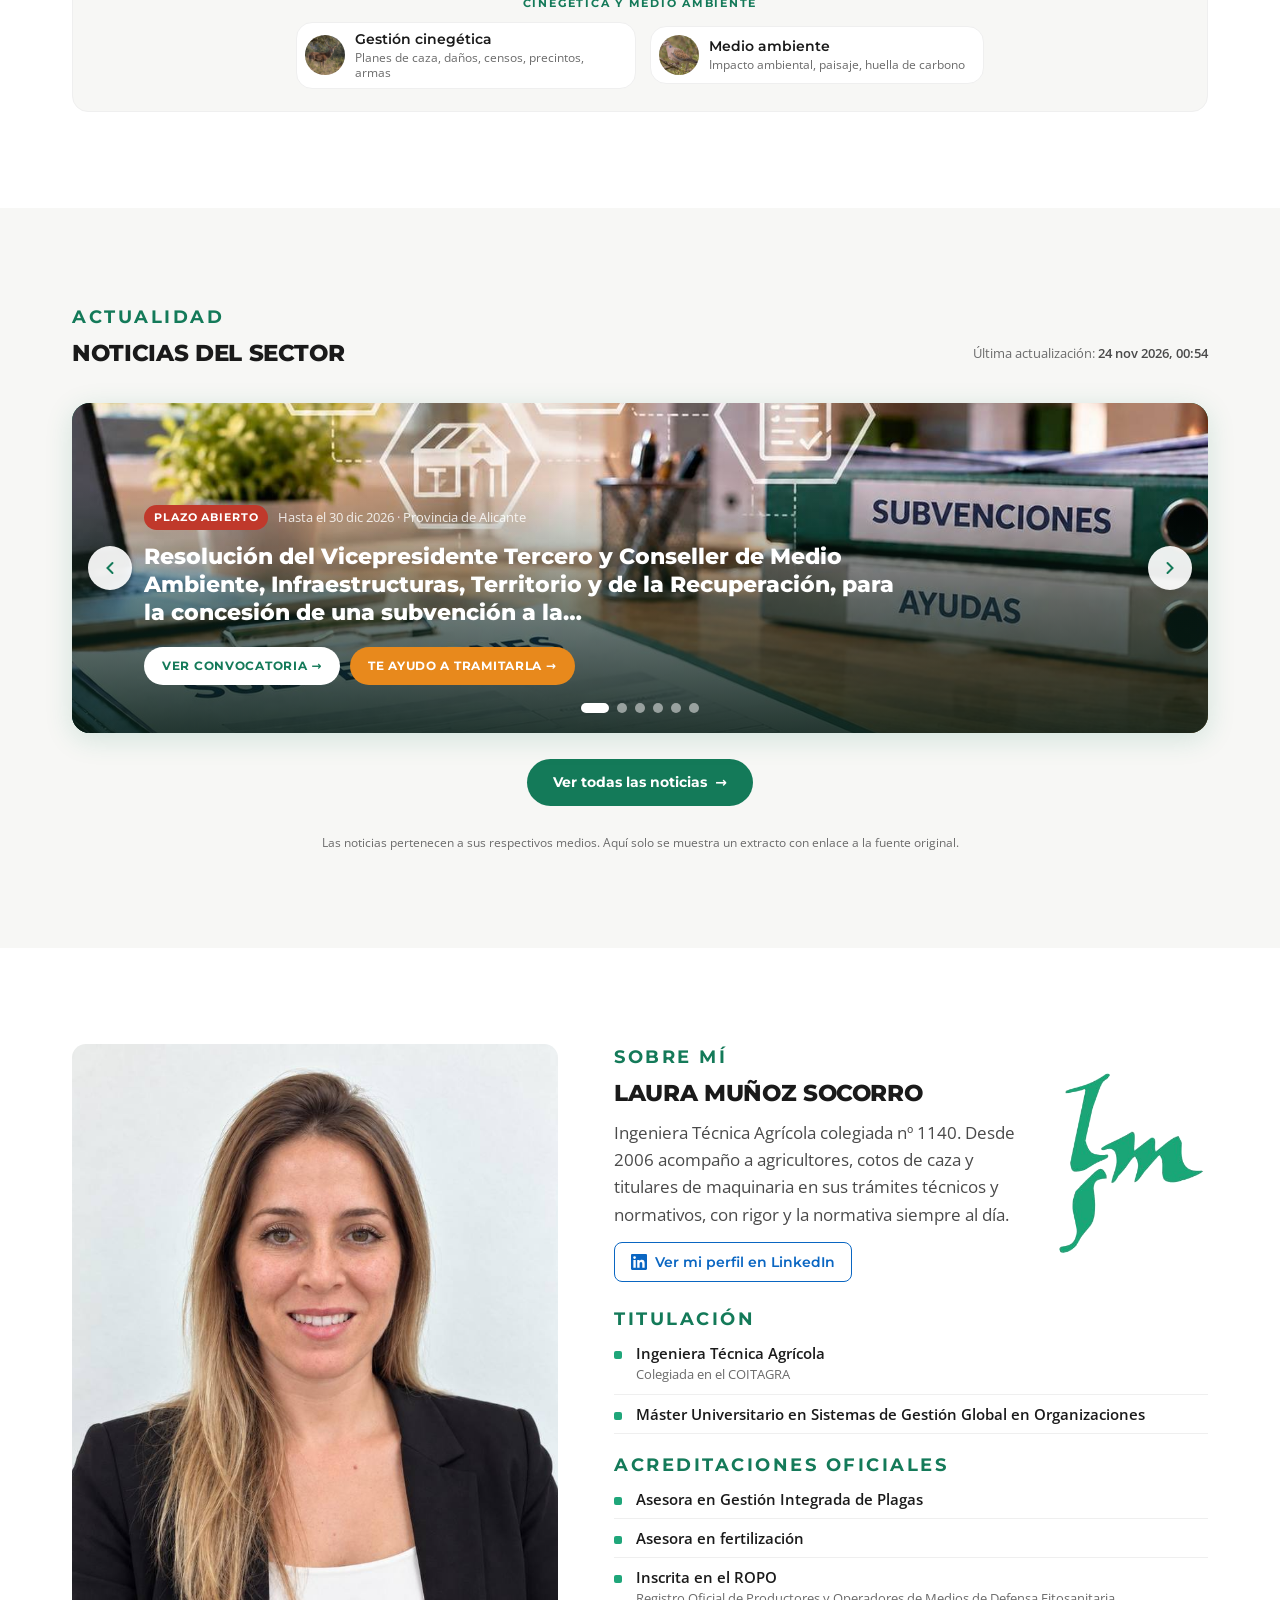
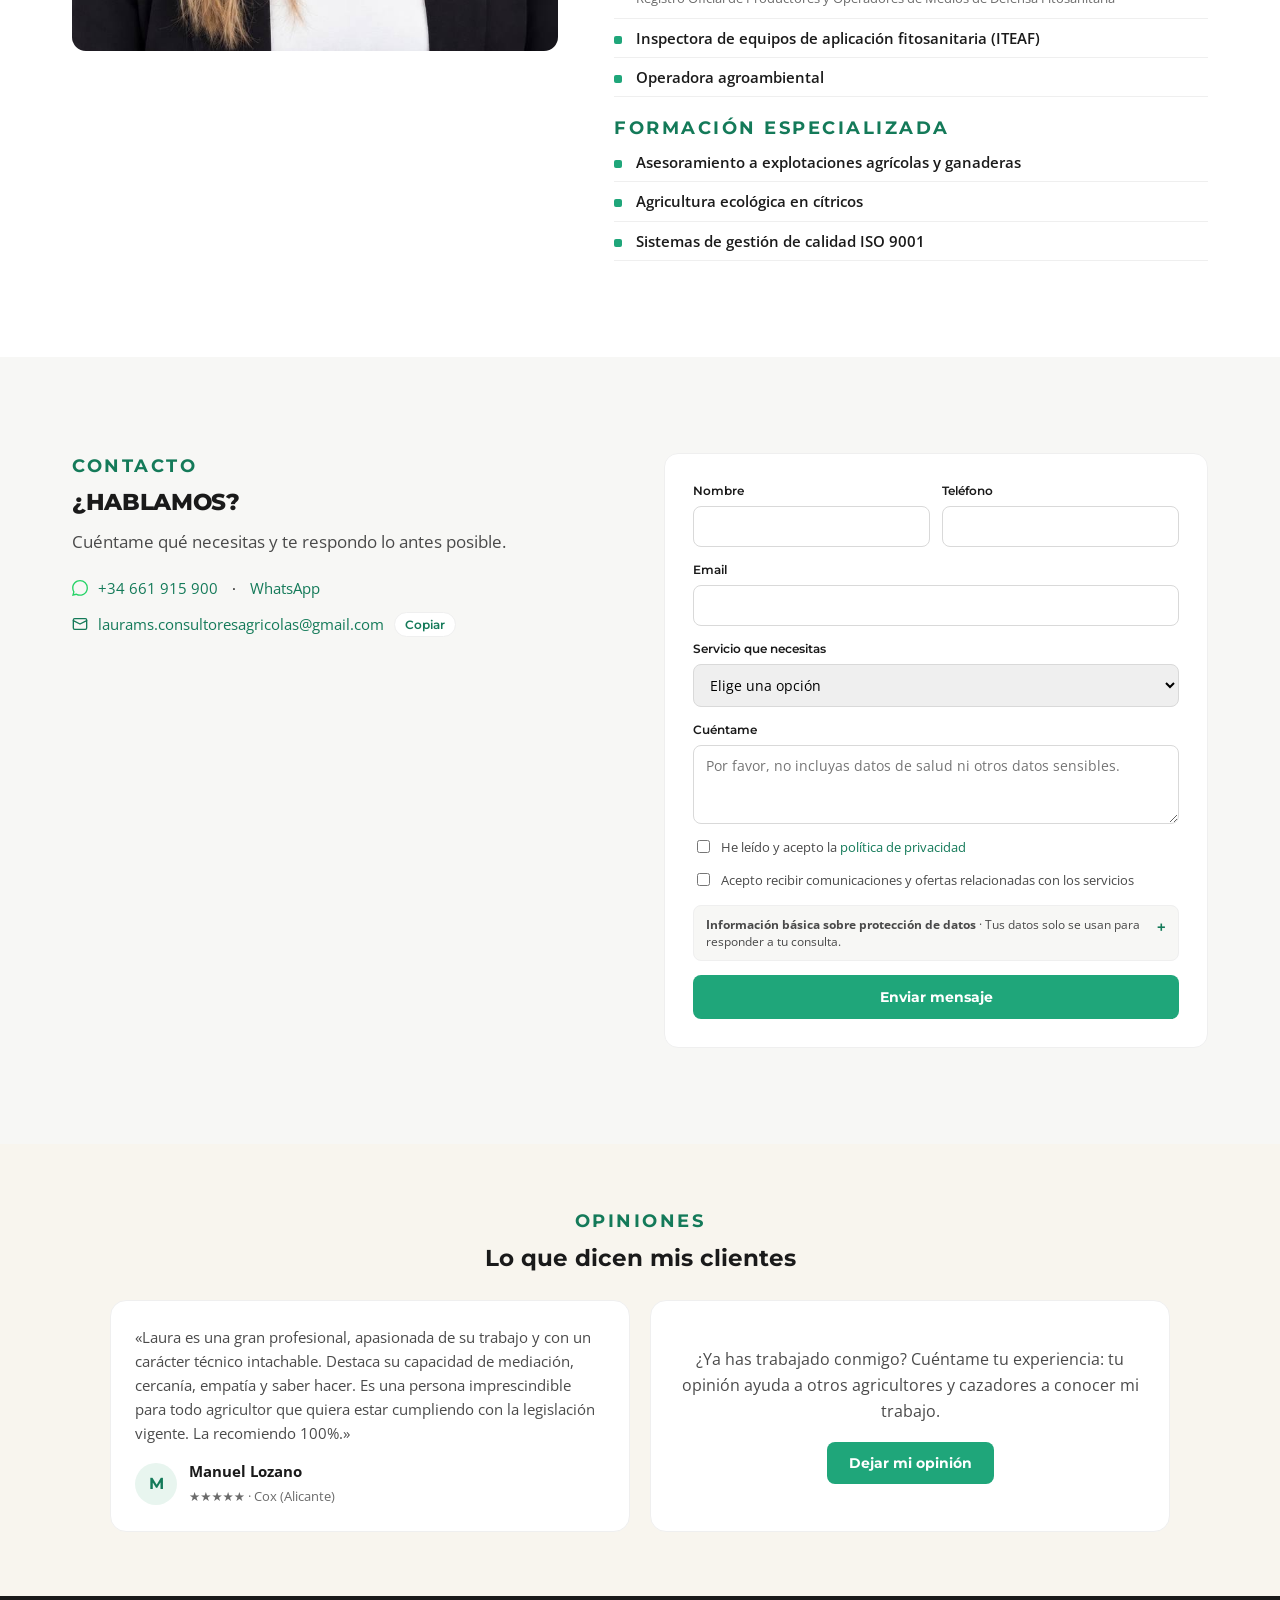
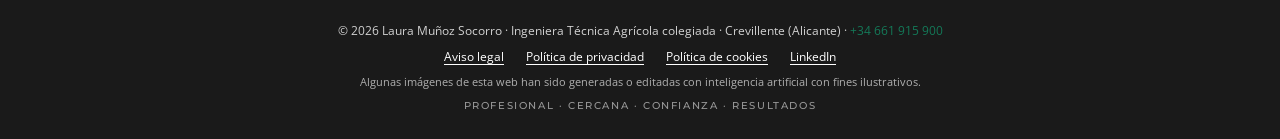
==== commit ded7063b: "Portada más compacta con textos y botones mayores; títulos de sección más pequeños; sin LinkedIn dup" ====
--- a/index.html
+++ b/index.html
@@ -44,13 +44,13 @@
 .cta{white-space:nowrap;justify-self:end;background:var(--lm-green);color:#fff;font-family:var(--font-display);font-weight:600;font-size:13px;padding:10px 18px;border-radius:8px;transition:background .15s}
 .cta:hover{background:var(--lm-green-dark);color:#fff}
 /* HERO MOSAIC */
-.hero{position:relative;height:calc(100vh - 80px);min-height:560px;max-height:860px;display:grid;grid-template-columns:repeat(2,minmax(0,1fr));gap:4px;background:#fff}
+.hero{position:relative;height:calc(72vh - 80px);min-height:460px;max-height:620px;display:grid;grid-template-columns:repeat(2,minmax(0,1fr));gap:4px;background:#fff}
 .tile{position:relative;overflow:hidden}
 .tile .ph{position:absolute;inset:0}
 .tile .shade{position:absolute;inset:0;background:linear-gradient(to top,rgba(10,40,30,.78) 0%,rgba(10,40,30,.15) 55%,transparent 75%);pointer-events:none;transition:opacity .3s}
 .tile .cap{position:absolute;left:28px;right:28px;bottom:32px;color:#fff;pointer-events:none}
 .tile .cap .k{font-family:var(--font-display);font-size:11px;letter-spacing:.2em;text-transform:uppercase;font-weight:700;opacity:.9}
-.tile .cap .cap-t{margin:8px 0 0;font-family:var(--font-display);font-weight:800;font-size:clamp(24px,2.6vw,36px);text-transform:uppercase;line-height:1.05;margin-top:8px}
+.tile .cap .cap-t{margin:8px 0 0;font-family:var(--font-display);font-weight:800;font-size:clamp(28px,3.2vw,44px);text-transform:uppercase;line-height:1.05;margin-top:8px}
 .tile .cap .go{pointer-events:auto;display:inline-flex;gap:8px;align-items:center;margin-top:14px;color:#fff;font-family:var(--font-display);font-size:12px;font-weight:700;text-transform:uppercase;letter-spacing:.1em;border-bottom:1px solid rgba(255,255,255,.6);padding-bottom:3px}
 .hero-card{position:absolute;left:50%;top:44px;transform:translateX(-50%);background:#fff;padding:26px 34px;border-radius:14px;box-shadow:var(--shadow-3);text-align:center;max-width:620px;width:calc(100% - 64px);z-index:2}
 .hero-card h1{font-family:var(--font-display);font-weight:800;font-size:clamp(22px,2.4vw,32px);text-transform:uppercase;line-height:1.1}
@@ -244,10 +244,10 @@
 
 /* Portada: bloques enteros clicables y "Ver servicios" más visible */
 .tile{cursor:pointer}
-.tile .cap{bottom:72px}
+.tile .cap{bottom:48px}
 .tile .cap .cap-t{transition:transform .25s ease}
 .tile:hover .cap .cap-t{transform:translateY(-3px)}
-.tile .cap .go{margin-top:16px;padding:11px 20px;border:1.5px solid rgba(255,255,255,.9);border-radius:999px;font-size:13px;letter-spacing:.08em;background:rgba(10,40,30,.35);backdrop-filter:blur(4px);transition:background .2s,color .2s,border-color .2s}
+.tile .cap .go{margin-top:18px;padding:14px 30px;border:2px solid rgba(255,255,255,.95);border-radius:999px;font-size:15px;letter-spacing:.08em;background:rgba(10,40,30,.35);backdrop-filter:blur(4px);transition:background .2s,color .2s,border-color .2s}
 .tile:hover .cap .go,.tile .cap .go:focus-visible{background:var(--lm-green);border-color:var(--lm-green);color:#fff}
 .tile .cap{text-align:center;display:flex;flex-direction:column;align-items:center}
 @media (max-width:760px){.tile .cap{bottom:28px}.tile .cap .go{padding:10px 18px}}
@@ -496,8 +496,8 @@
 .quien-a:hover{background:var(--lm-green);color:#fff}
 @media (max-width:760px){.quien-in{flex-wrap:wrap;gap:12px 14px}.quien-foto{width:64px;height:64px}.quien-n{font-size:16px}.quien-d{font-size:13.5px}.quien-a{width:100%;text-align:center}}
   .eyebrow,.g-t,.cred h4{font-size:18px;letter-spacing:.14em}
-.h2,.sv-h,.sv-head .sv-h{font-size:clamp(22px,2.2vw,28px)}
-#hero-cinegetica img{object-position:22% 50%}
+.h2,.sv-h,.sv-head .sv-h{font-size:clamp(20px,1.8vw,24px)}
+#hero-cinegetica img{object-position:50% 15%}
 @media (max-width:760px){#hero-cinegetica img{object-position:50% 0%}}
 /* Otros servicios: nombre + subservicios */
 .ot{border-radius:16px;padding:8px 18px 8px 8px;text-align:left;max-width:340px}
@@ -623,7 +623,6 @@
     <div class="clist">
       <div><svg width="16" height="16" viewBox="0 0 24 24" fill="#25D366"><path d="M.057 24l1.687-6.163a11.867 11.867 0 0 1-1.587-5.946C.16 5.335 5.495 0 12.05 0a11.817 11.817 0 0 1 8.413 3.488 11.824 11.824 0 0 1 3.48 8.414c-.003 6.557-5.338 11.892-11.893 11.892a11.9 11.9 0 0 1-5.688-1.448L.057 24zm6.597-3.807c1.676.995 3.276 1.591 5.392 1.592 5.448 0 9.886-4.434 9.889-9.885.002-5.462-4.415-9.89-9.881-9.892-5.452 0-9.887 4.434-9.889 9.884-.001 2.225.651 3.891 1.746 5.634l-.999 3.648 3.742-.981z"/></svg><a href="tel:+34661915900">+34 661 915 900</a>&nbsp;·&nbsp;<a href="https://wa.me/34661915900" target="_blank" rel="noopener">WhatsApp</a></div>
       <div><svg width="16" height="16" viewBox="0 0 24 24" fill="none" stroke="#147A59" stroke-width="2" stroke-linecap="round" stroke-linejoin="round"><rect x="2" y="4" width="20" height="16" rx="2"/><path d="m22 7-10 5L2 7"/></svg><a href="mailto:laurams.consultoresagricolas@gmail.com?subject=Consulta%20desde%20la%20web">laurams.consultoresagricolas@gmail.com</a><button type="button" class="copiar" data-copiar="laurams.consultoresagricolas@gmail.com" aria-label="Copiar email">Copiar</button></div>
-      <div><svg width="16" height="16" viewBox="0 0 24 24" fill="#0A66C2" aria-hidden="true"><path d="M20.45 20.45h-3.56v-5.57c0-1.33-.02-3.04-1.85-3.04-1.85 0-2.14 1.45-2.14 2.94v5.67H9.35V9h3.41v1.56h.05c.48-.9 1.64-1.85 3.37-1.85 3.6 0 4.27 2.37 4.27 5.46v6.28zM5.34 7.43a2.06 2.06 0 1 1 0-4.13 2.06 2.06 0 0 1 0 4.13zM7.12 20.45H3.56V9h3.56v11.45zM22.22 0H1.77C.79 0 0 .77 0 1.73v20.54C0 23.23.79 24 1.77 24h20.45c.98 0 1.78-.77 1.78-1.73V1.73C24 .77 23.2 0 22.22 0z"/></svg><a href="https://www.linkedin.com/in/laura-munoz-ingeniera-agricola/" target="_blank" rel="noopener">LinkedIn · Laura Muñoz</a></div>
     </div>
   </div>
   <form class="form" id="form-contacto">
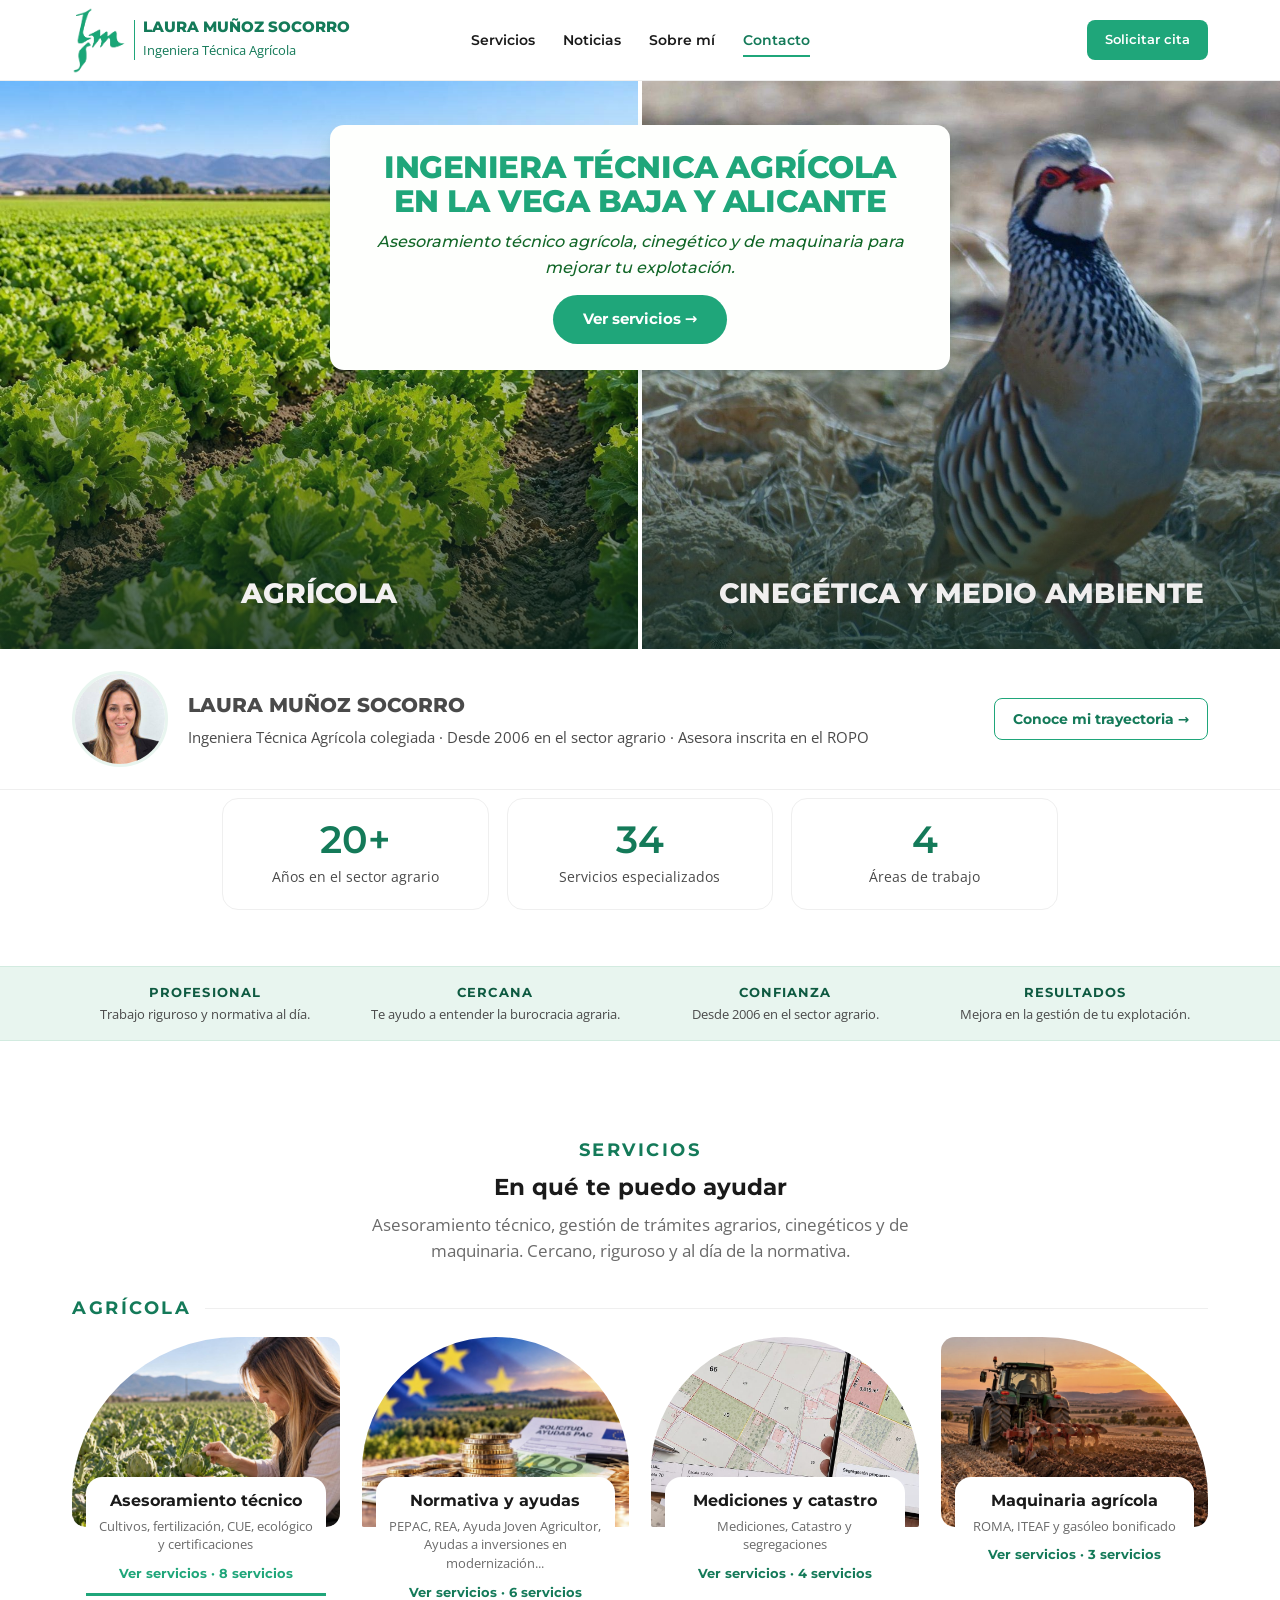
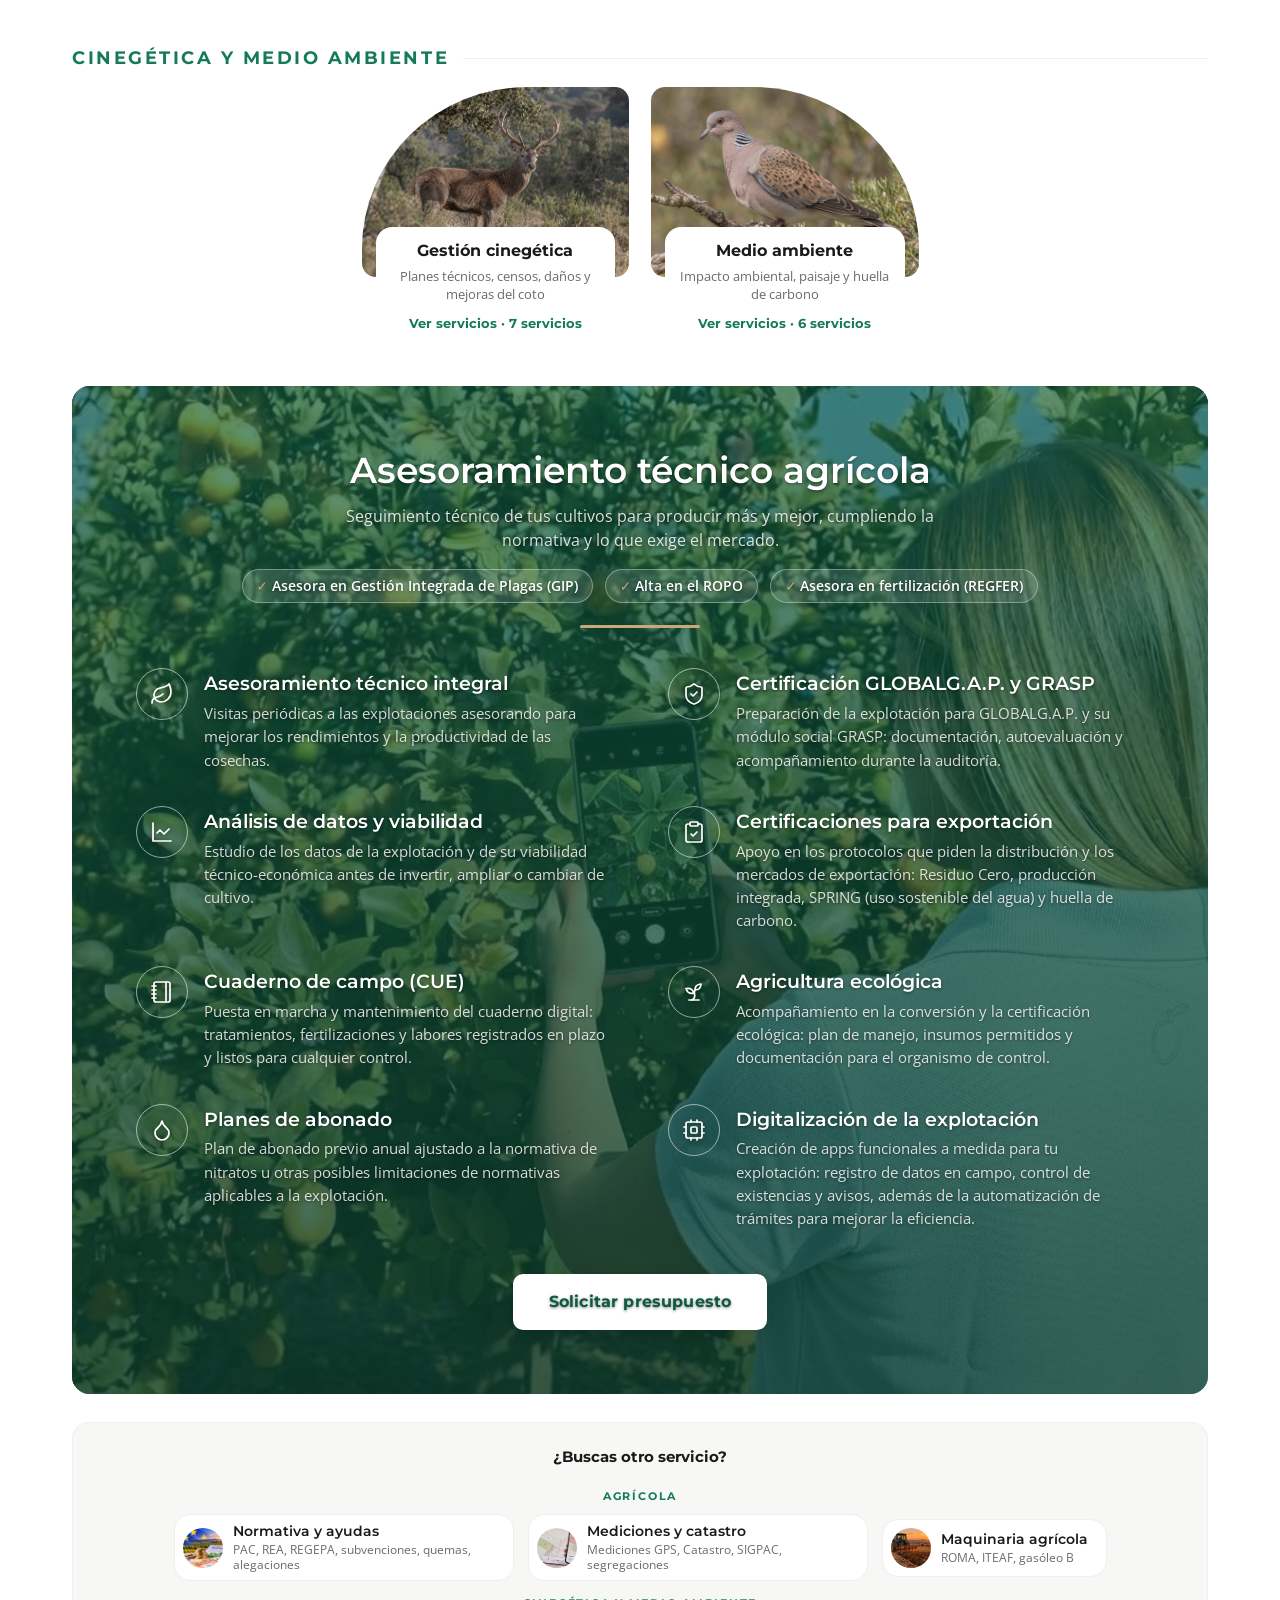
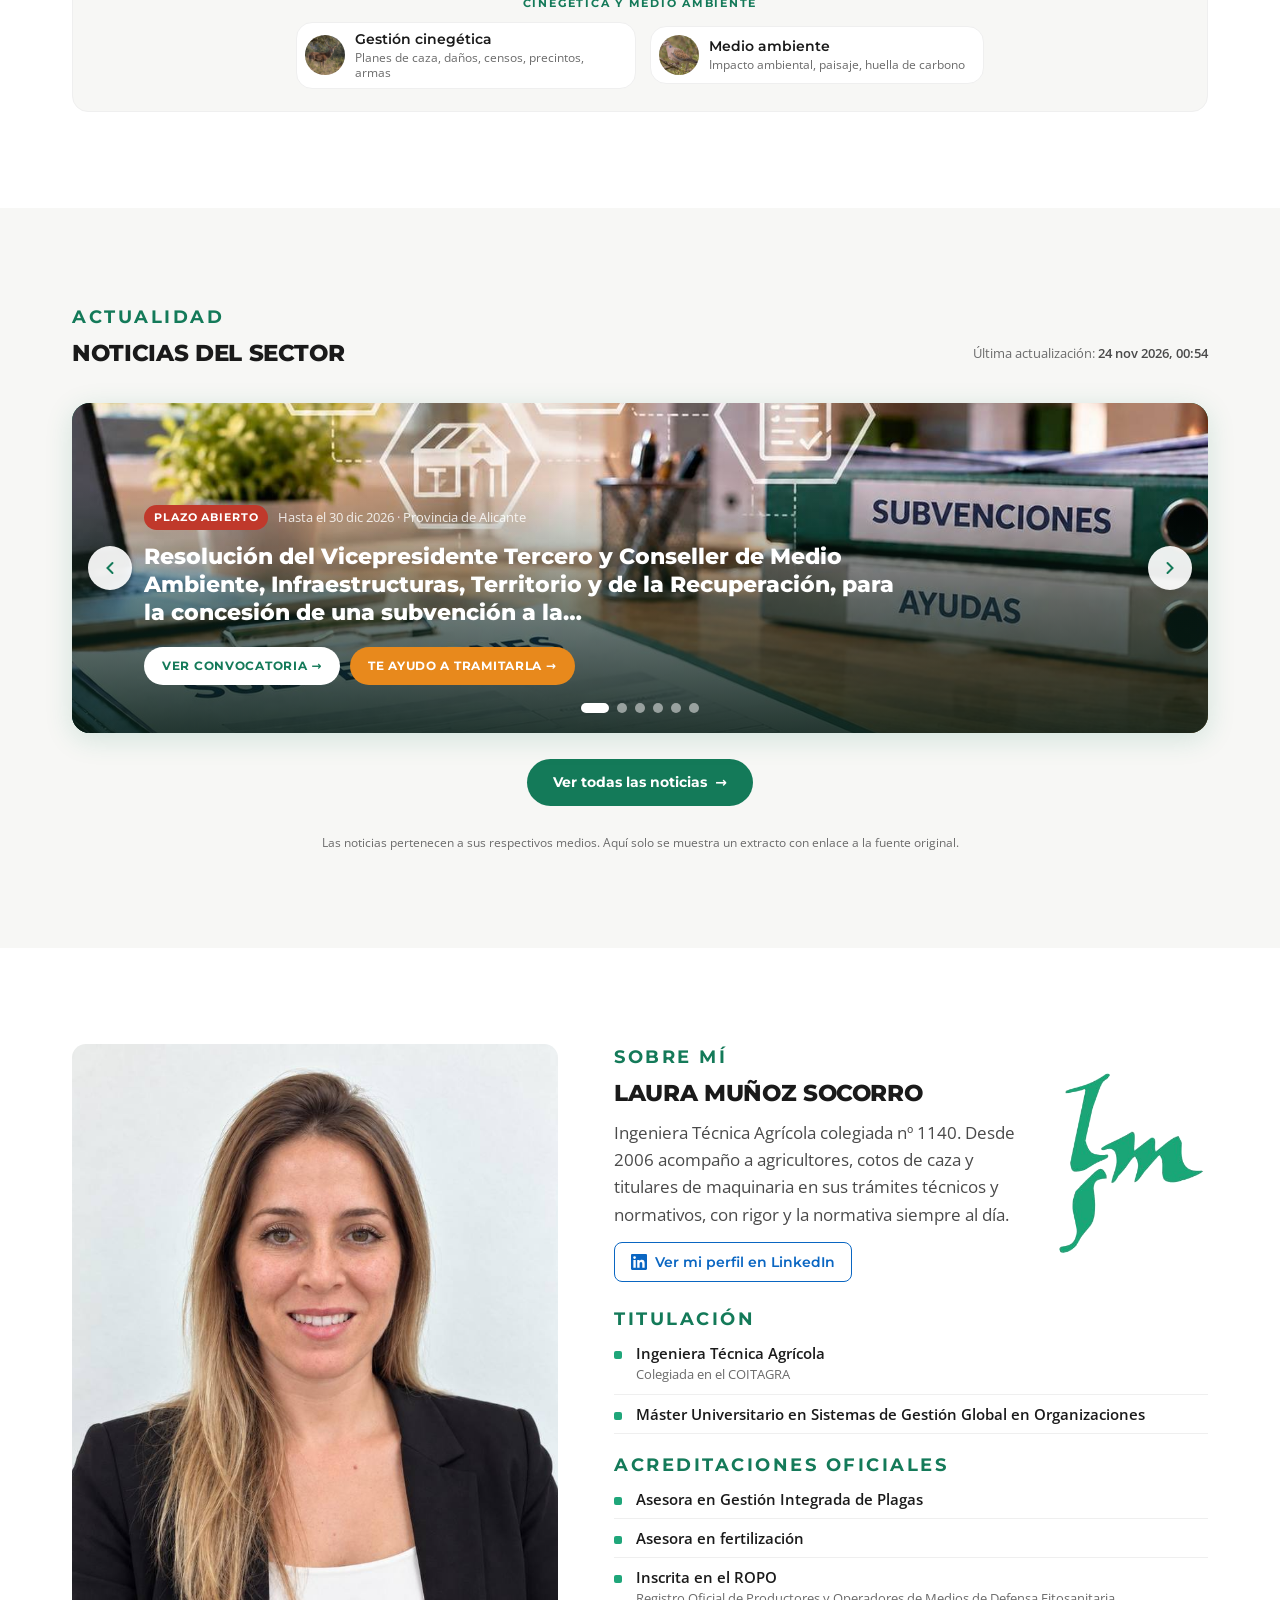
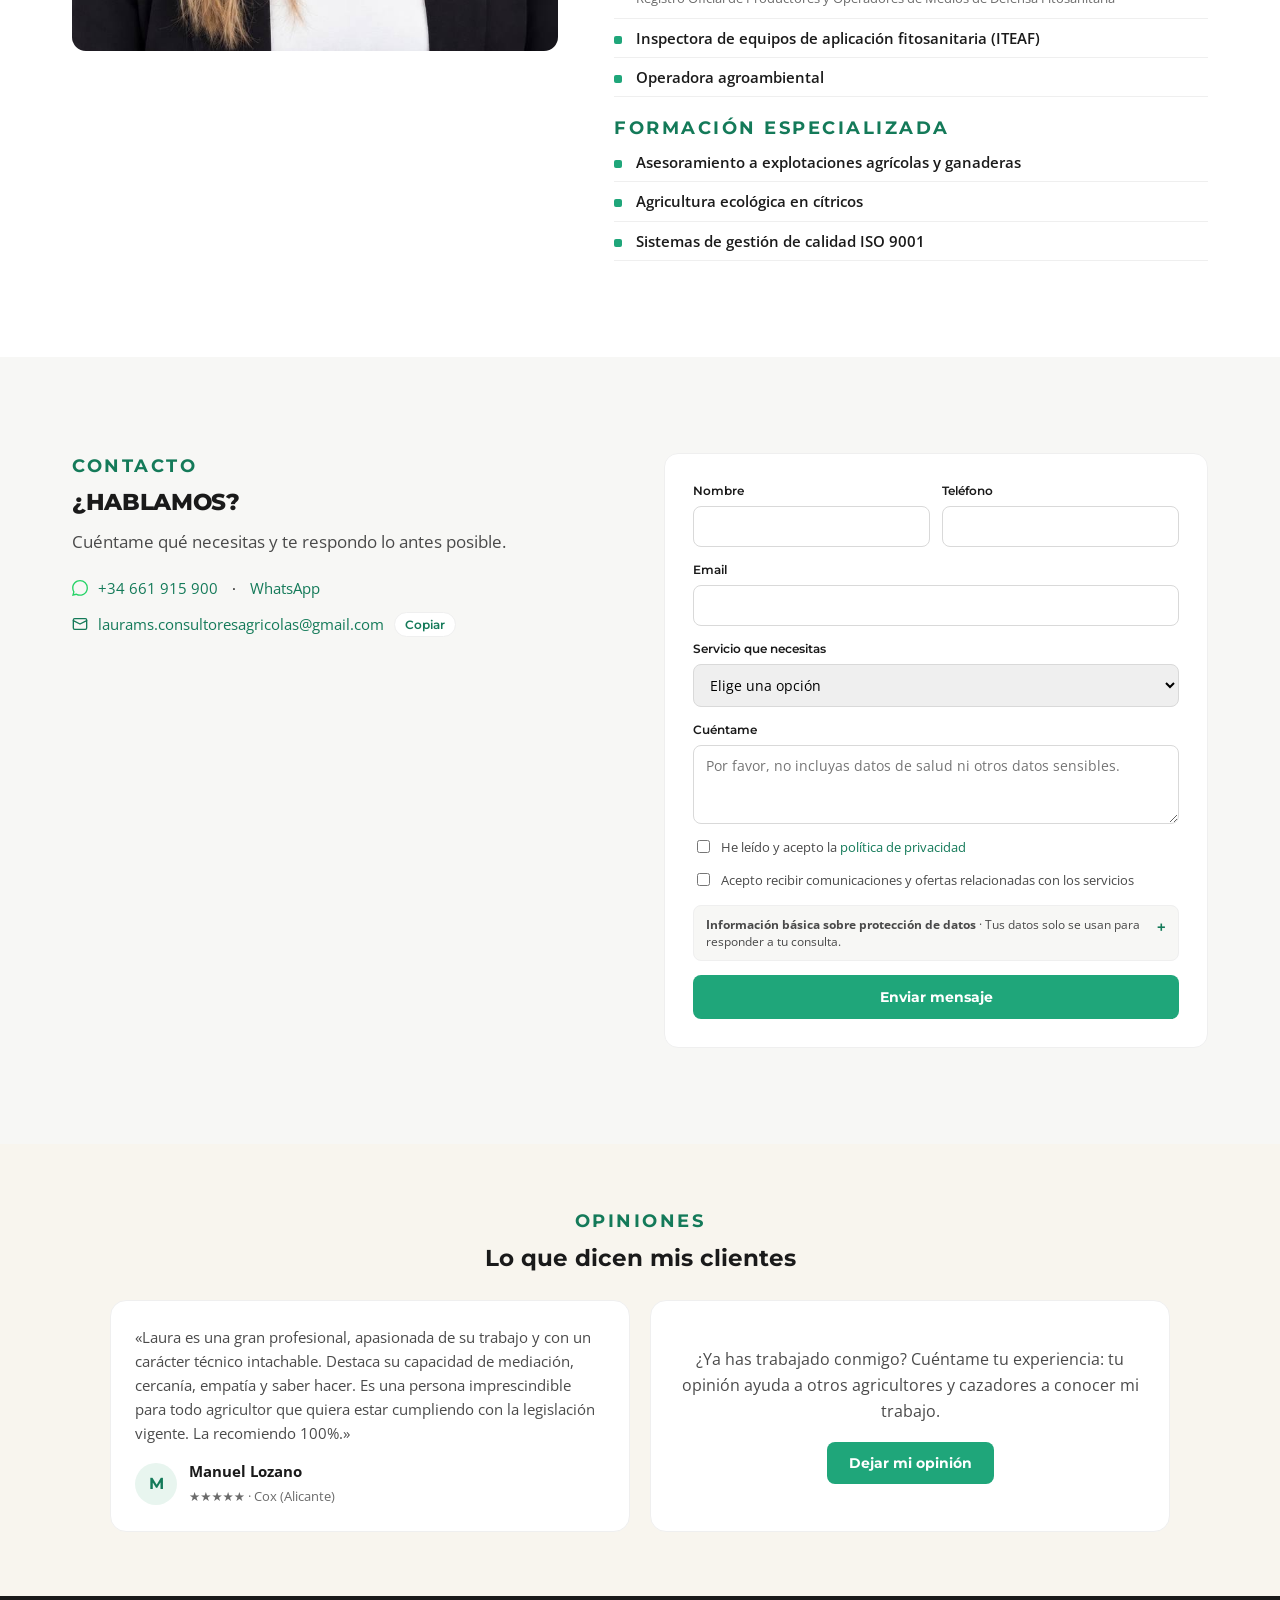
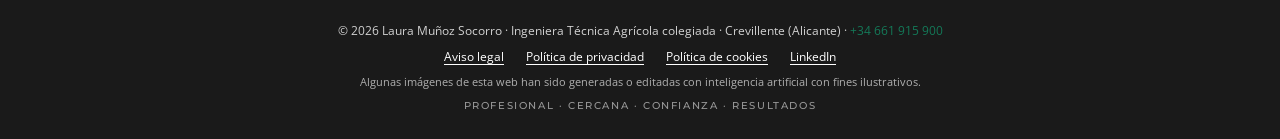
==== commit d19b0edc: "Portada: un único botón Ver servicios y títulos de las fotos más pequeños Co-Authored-By: Claude Opu" ====
--- a/index.html
+++ b/index.html
@@ -50,7 +50,7 @@
 .tile .shade{position:absolute;inset:0;background:linear-gradient(to top,rgba(10,40,30,.78) 0%,rgba(10,40,30,.15) 55%,transparent 75%);pointer-events:none;transition:opacity .3s}
 .tile .cap{position:absolute;left:28px;right:28px;bottom:32px;color:#fff;pointer-events:none}
 .tile .cap .k{font-family:var(--font-display);font-size:11px;letter-spacing:.2em;text-transform:uppercase;font-weight:700;opacity:.9}
-.tile .cap .cap-t{margin:8px 0 0;font-family:var(--font-display);font-weight:800;font-size:clamp(28px,3.2vw,44px);text-transform:uppercase;line-height:1.05;margin-top:8px}
+.tile .cap .cap-t{margin:8px 0 0;font-family:var(--font-display);font-weight:800;font-size:clamp(20px,2.2vw,30px);text-transform:uppercase;line-height:1.05;margin-top:8px}
 .tile .cap .go{pointer-events:auto;display:inline-flex;gap:8px;align-items:center;margin-top:14px;color:#fff;font-family:var(--font-display);font-size:12px;font-weight:700;text-transform:uppercase;letter-spacing:.1em;border-bottom:1px solid rgba(255,255,255,.6);padding-bottom:3px}
 .hero-card{position:absolute;left:50%;top:44px;transform:translateX(-50%);background:#fff;padding:26px 34px;border-radius:14px;box-shadow:var(--shadow-3);text-align:center;max-width:620px;width:calc(100% - 64px);z-index:2}
 .hero-card h1{font-family:var(--font-display);font-weight:800;font-size:clamp(22px,2.4vw,32px);text-transform:uppercase;line-height:1.1}
@@ -244,7 +244,7 @@
 
 /* Portada: bloques enteros clicables y "Ver servicios" más visible */
 .tile{cursor:pointer}
-.tile .cap{bottom:48px}
+.tile .cap{bottom:40px}
 .tile .cap .cap-t{transition:transform .25s ease}
 .tile:hover .cap .cap-t{transform:translateY(-3px)}
 .tile .cap .go{margin-top:18px;padding:14px 30px;border:2px solid rgba(255,255,255,.95);border-radius:999px;font-size:15px;letter-spacing:.08em;background:rgba(10,40,30,.35);backdrop-filter:blur(4px);transition:background .2s,color .2s,border-color .2s}
@@ -509,6 +509,11 @@
 .panel .pcta a,.pcta.solo a{font-size:16px;padding:16px 36px;border-radius:10px;letter-spacing:.01em;box-shadow:0 6px 18px rgba(0,0,0,.18)}
 .panel .pcta a{background:#fff;color:var(--lm-green-darker)}
 .panel .pcta a:hover{background:var(--lm-earth);color:#1a1a1a}
+/* Portada: un único botón en la tarjeta; las fotos siguen siendo pulsables */
+.tile .cap .go{display:none}
+.tile{cursor:pointer}
+.hero-btn{display:inline-block;margin-top:14px;background:var(--lm-green);color:#fff;font-family:var(--font-display);font-weight:700;font-size:15px;padding:13px 30px;border-radius:999px;transition:background .2s,transform .2s}
+.hero-btn:hover{background:var(--lm-green-dark);color:#fff;transform:translateY(-2px)}
 /* Opiniones: tarjetas centradas, opinión y llamada lado a lado */
 #op-grid{display:flex;flex-wrap:wrap;justify-content:center;align-items:stretch}
 #op-grid>.op{flex:1 1 300px;max-width:520px;grid-column:auto;margin:0}
@@ -527,9 +532,9 @@
 <nav class="menu-movil" id="menu-movil" aria-label="Menú"><a href="#servicios">Servicios</a><a href="#noticias">Noticias</a><a href="#sobre">Sobre mí</a><a href="#contacto">Contacto</a></nav><div class="prog" id="prog" aria-hidden="true"></div></header>
 
 <section class="hero" id="inicio">
-  <div class="hero-card" style="background-color:#FEFFFD"><h1 style="color:#F7F3F3"><span style="font-size:clamp(22px,2.4vw,32px);letter-spacing:-0.426509px;color:#1FA67A">Ingeniera técnica agrícola en la Vega Baja y Alicante</span></h1><p style="color:#FBFCFC"><b style="color:#126728"><span style="font-weight:normal">Asesoramiento técnico agrícola, cinegético y de maquinaria para mejorar tu explotación.</span></b></p></div>
+  <div class="hero-card" style="background-color:#FEFFFD"><h1 style="color:#F7F3F3"><span style="font-size:clamp(22px,2.4vw,32px);letter-spacing:-0.426509px;color:#1FA67A">Ingeniera técnica agrícola en la Vega Baja y Alicante</span></h1><p style="color:#FBFCFC"><b style="color:#126728"><span style="font-weight:normal">Asesoramiento técnico agrícola, cinegético y de maquinaria para mejorar tu explotación.</span></b></p><a class="hero-btn" href="#servicios">Ver servicios →</a></div>
   <div class="tile"><image-slot class="ph" id="hero-agricola" shape="rect" placeholder="Foto campo / cultivo" src="./hero-asesoramiento.jpg"></image-slot><div class="shade"></div><div class="cap"><p class="cap-t" style="color:#F3F1F1">Agrícola</p><a class="go" href="#servicios" data-area="agricola">Ver servicios →</a></div></div>
-    <div class="tile"><image-slot class="ph" id="hero-cinegetica" shape="rect" placeholder="Foto coto / fauna" src="./cin-hero.jpg"></image-slot><div class="shade"></div><div class="cap"><p class="cap-t" style="color:#F3F1F1FC">Cinegética y medio ambiente</p><a class="go" href="#servicios" data-area="cinegetica">Ver servicios →</a></div></div>
+    <div class="tile"><image-slot class="ph" id="hero-cinegetica" shape="rect" placeholder="Foto coto / fauna" src="./cin-hero.jpg?v=2"></image-slot><div class="shade"></div><div class="cap"><p class="cap-t" style="color:#F3F1F1FC">Cinegética y medio ambiente</p><a class="go" href="#servicios" data-area="cinegetica">Ver servicios →</a></div></div>
 </section>
 
 <section class="quien" aria-label="Quién soy"><div class="wrap quien-in">
@@ -732,7 +737,7 @@
 const FONDOS={asesoramiento:['./img/agricola.jpg','./hero-asesoramiento.jpg','./img/asesoramiento-integral.jpg','./img/planes-abonado.jpg','./img/informes.jpg'],
   normativa:['./norm-pac.jpg','./norm-area.jpg','./norm-subvenciones.jpg','./norm-documental.jpg'],
   maquinaria:['./maq-area.jpg','./hero-maquinaria.jpg','./img/maquinaria.jpg'],
-  cinegetica:['./cin-hero.jpg','./cin-area.jpg','./cin-planes.jpg','./cin-recuperacion.jpg','./cin-danos.jpg','./cin-medidas.jpg','./cin-censos.jpg'],
+  cinegetica:['./cin-hero.jpg?v=2','./cin-area.jpg','./cin-planes.jpg','./cin-recuperacion.jpg','./cin-danos.jpg','./cin-medidas.jpg','./cin-censos.jpg'],
   catastro:['./cat-fondo.jpg'],
   medioambiente:['./ma-fondo.jpg','./hero-asesoramiento.jpg','./img/planes-abonado.jpg','./cin-recuperacion.jpg']};
 const fondos=k=>(FONDOS[k]||[]).map((u,n)=>`<img src="${u}" alt="" ${n?'loading="lazy"':''} class="${n?'':'on'}" onerror="if(this.classList.contains('on')&&this.nextElementSibling)this.nextElementSibling.classList.add('on');this.remove()">`).join('');
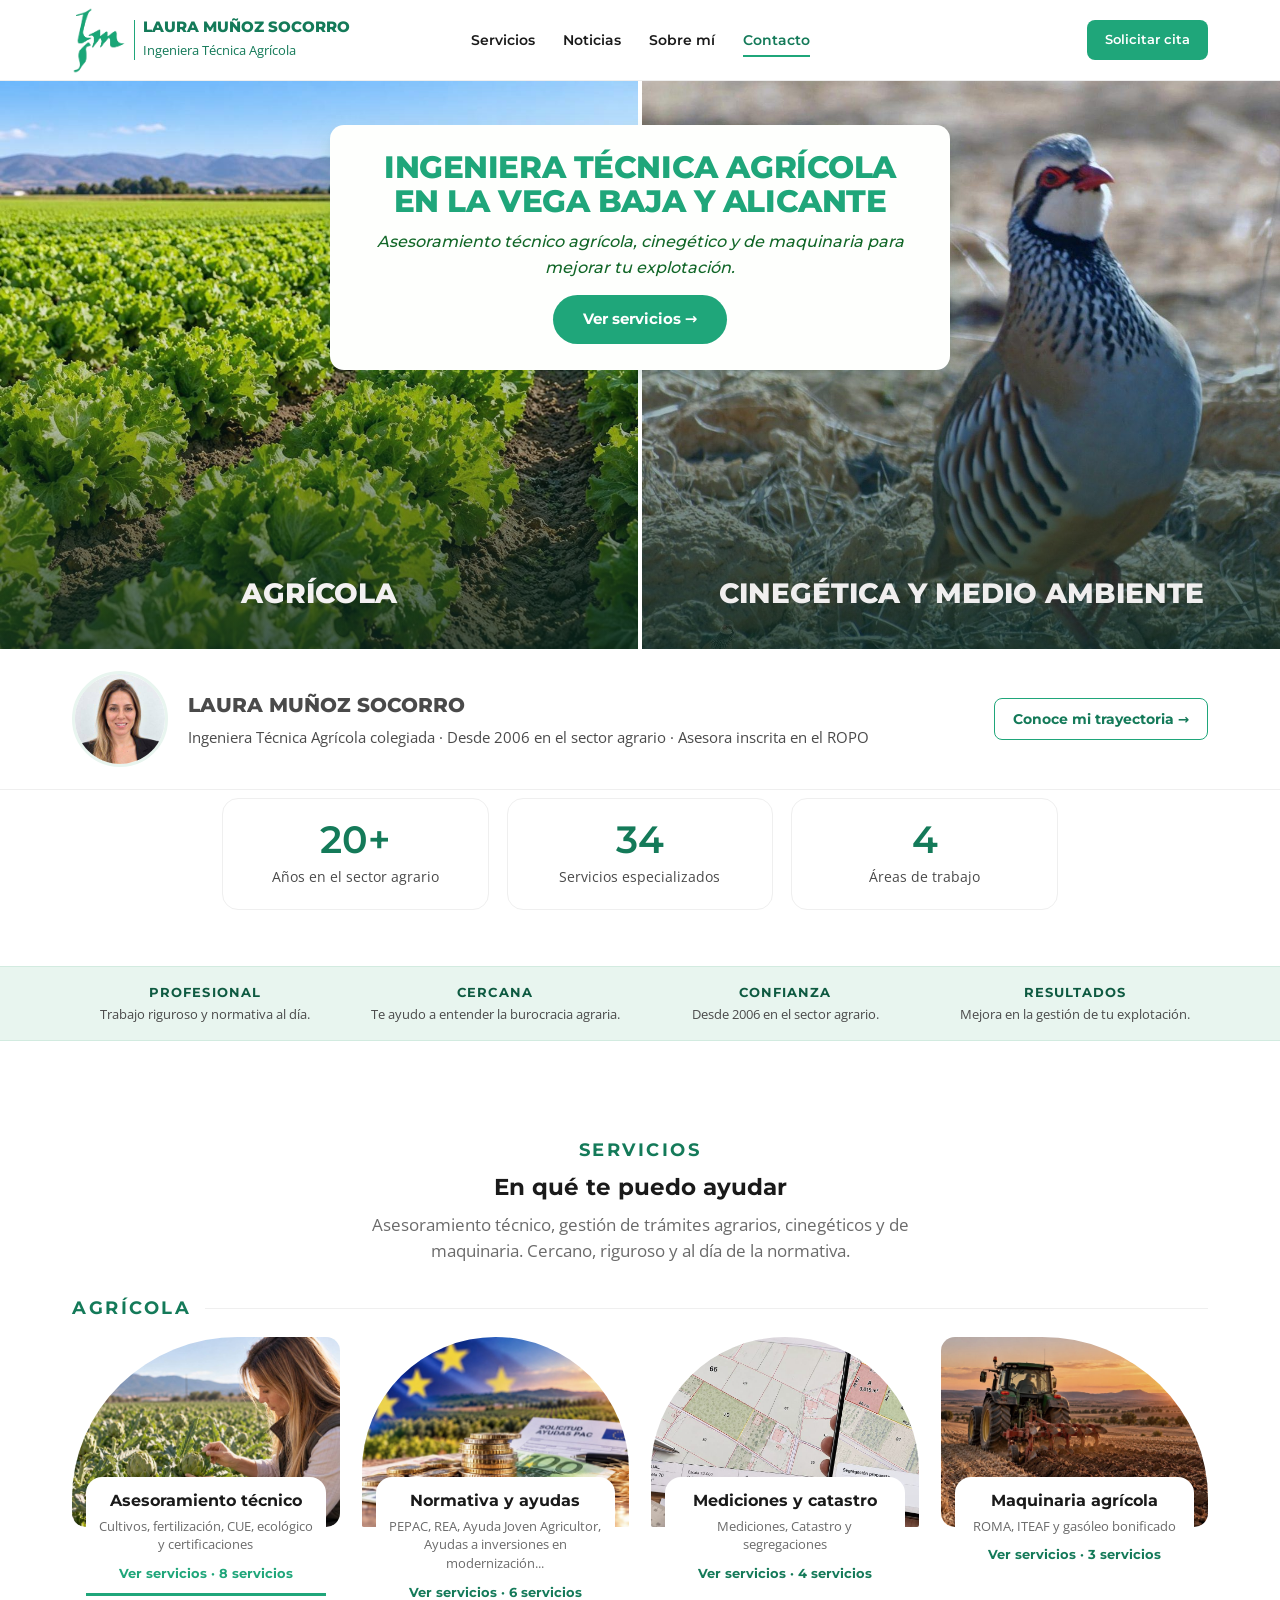
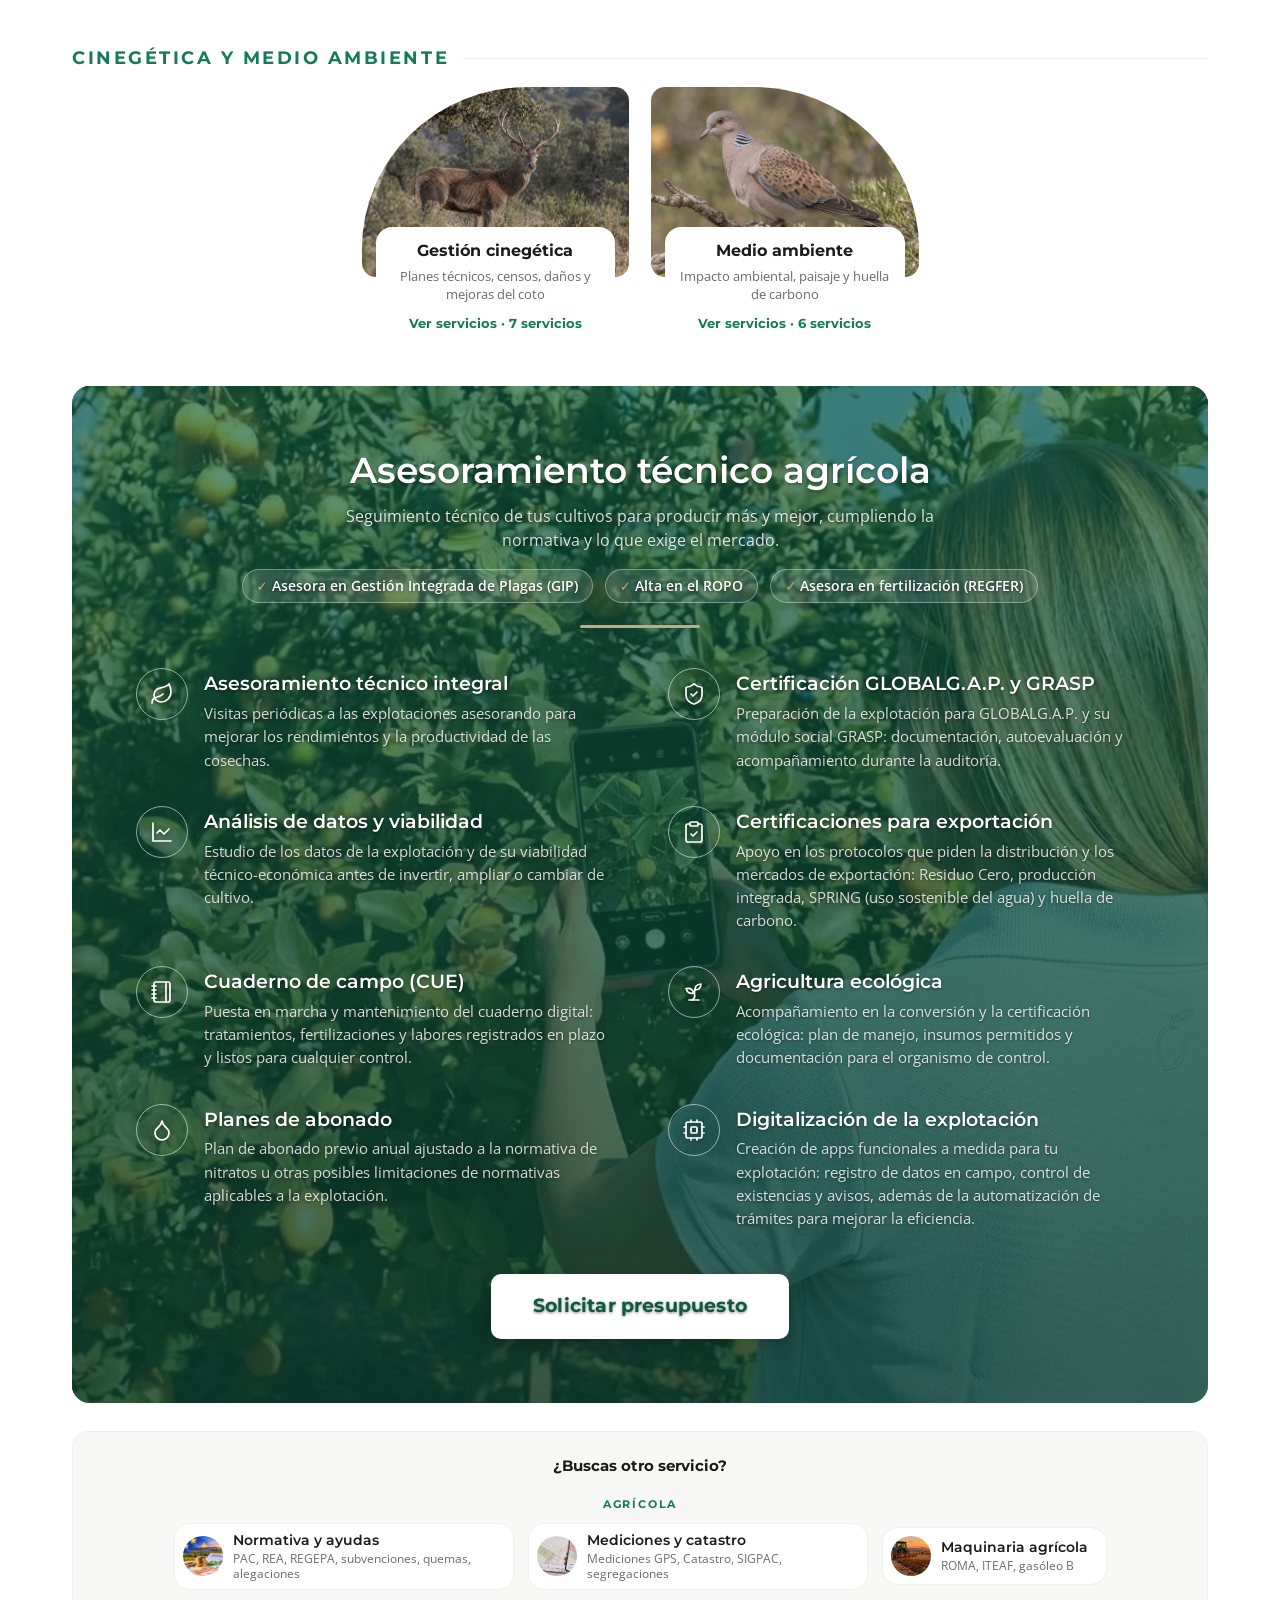
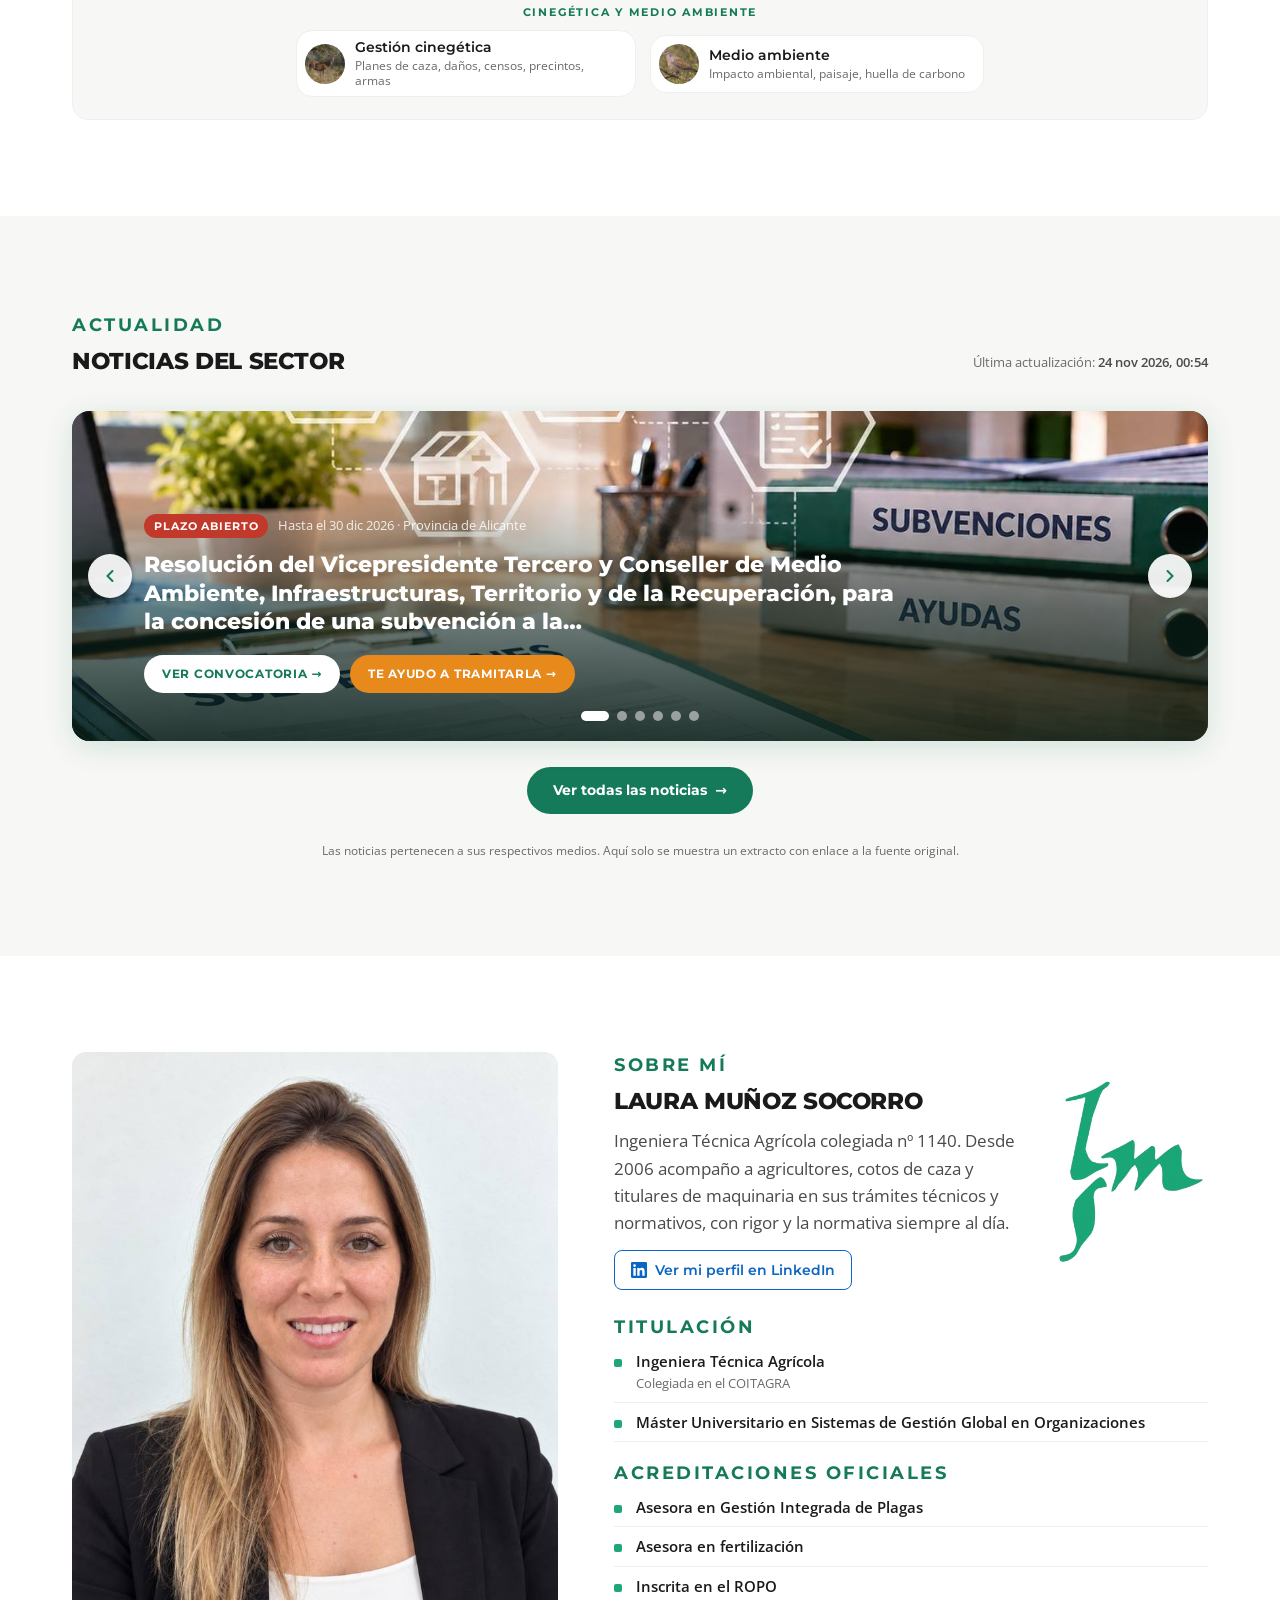
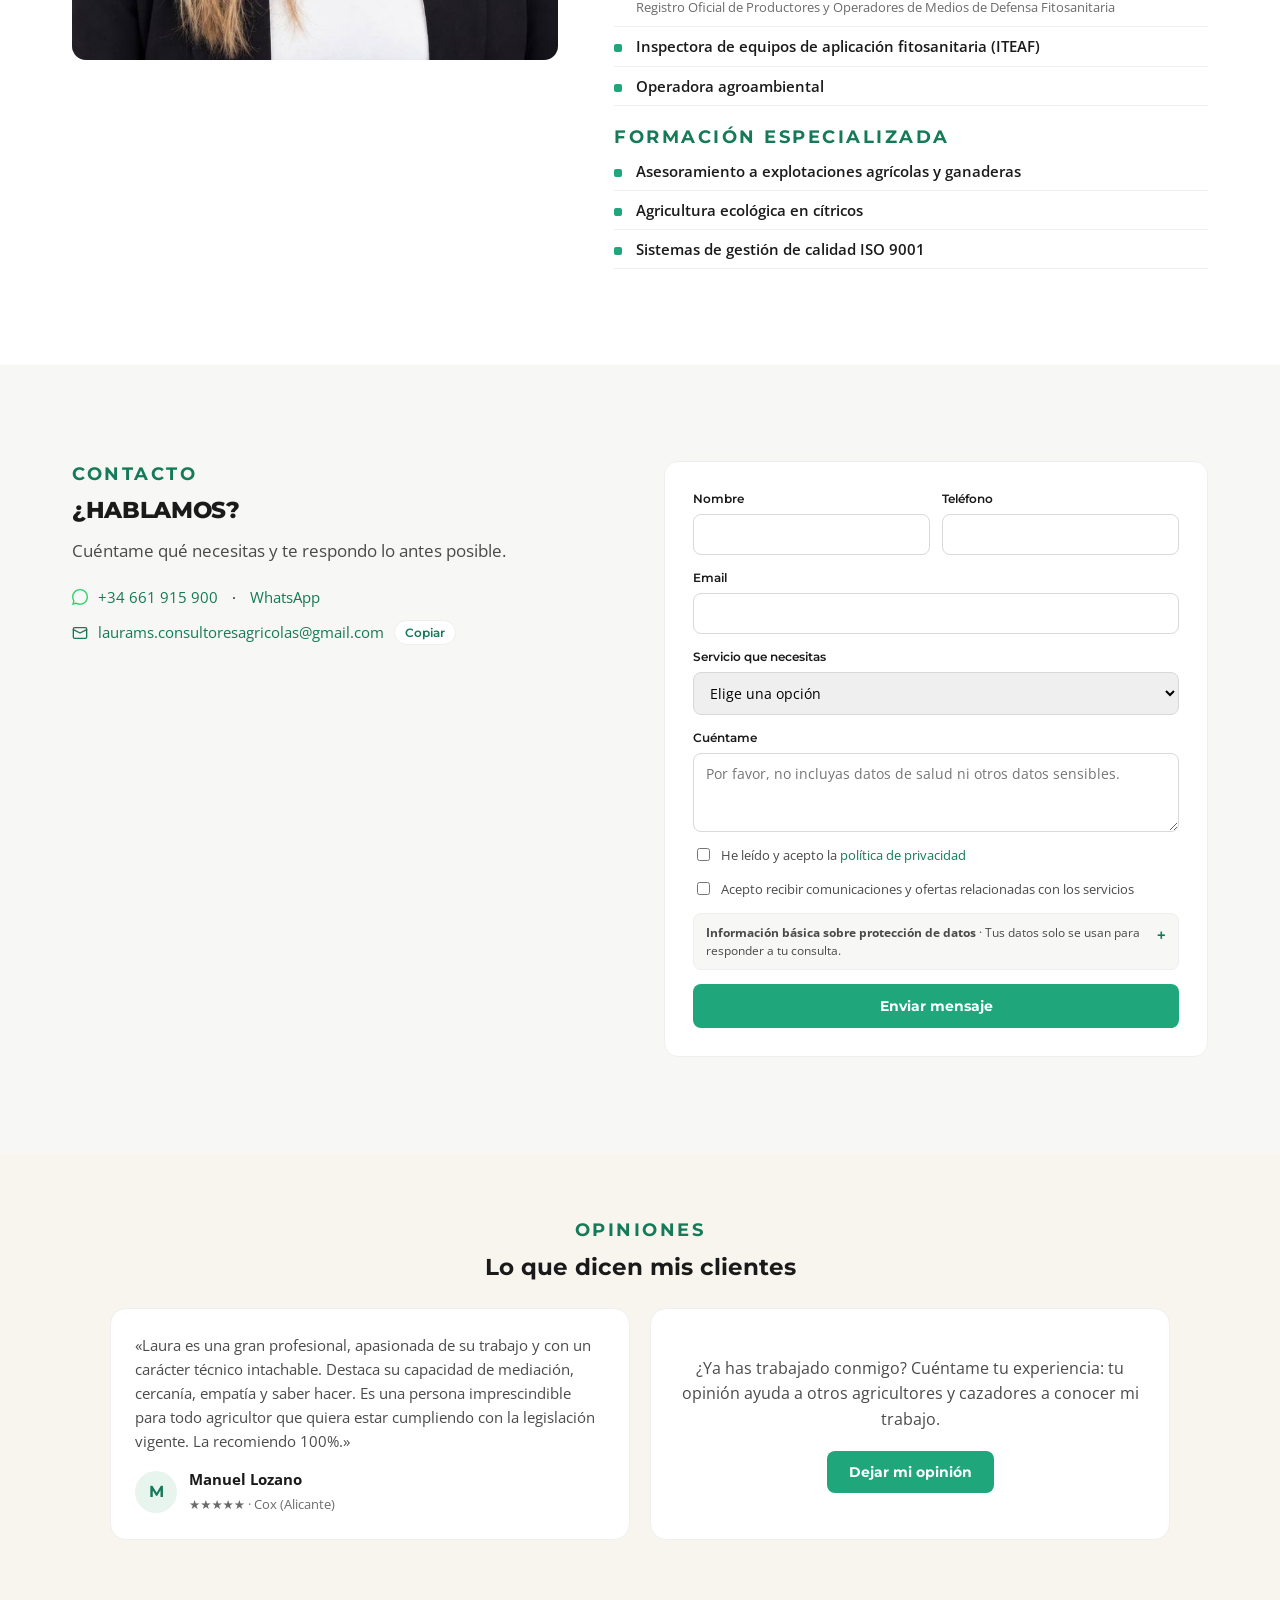
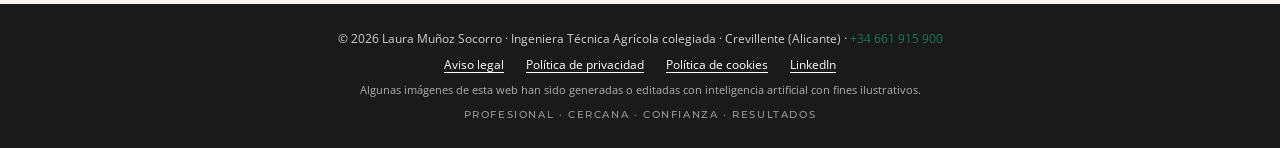
==== commit 3d345642: "Botón Solicitar presupuesto a 19px, igual que los títulos de servicio Co-Authored-By: Claude Opus 5." ====
--- a/index.html
+++ b/index.html
@@ -506,7 +506,7 @@
 .ot-s{font-family:var(--font-body);font-weight:400;font-size:12px;color:var(--lm-gray-500)}
 @media (max-width:760px){.ot{max-width:none;align-items:flex-start}.ot-s{font-size:11.5px}}
 /* Botón Solicitar presupuesto más visible */
-.panel .pcta a,.pcta.solo a{font-size:16px;padding:16px 36px;border-radius:10px;letter-spacing:.01em;box-shadow:0 6px 18px rgba(0,0,0,.18)}
+.panel .pcta a,.pcta.solo a{font-size:19px;padding:18px 42px;border-radius:10px;letter-spacing:.01em;box-shadow:0 6px 18px rgba(0,0,0,.18)}
 .panel .pcta a{background:#fff;color:var(--lm-green-darker)}
 .panel .pcta a:hover{background:var(--lm-earth);color:#1a1a1a}
 /* Portada: un único botón en la tarjeta; las fotos siguen siendo pulsables */
